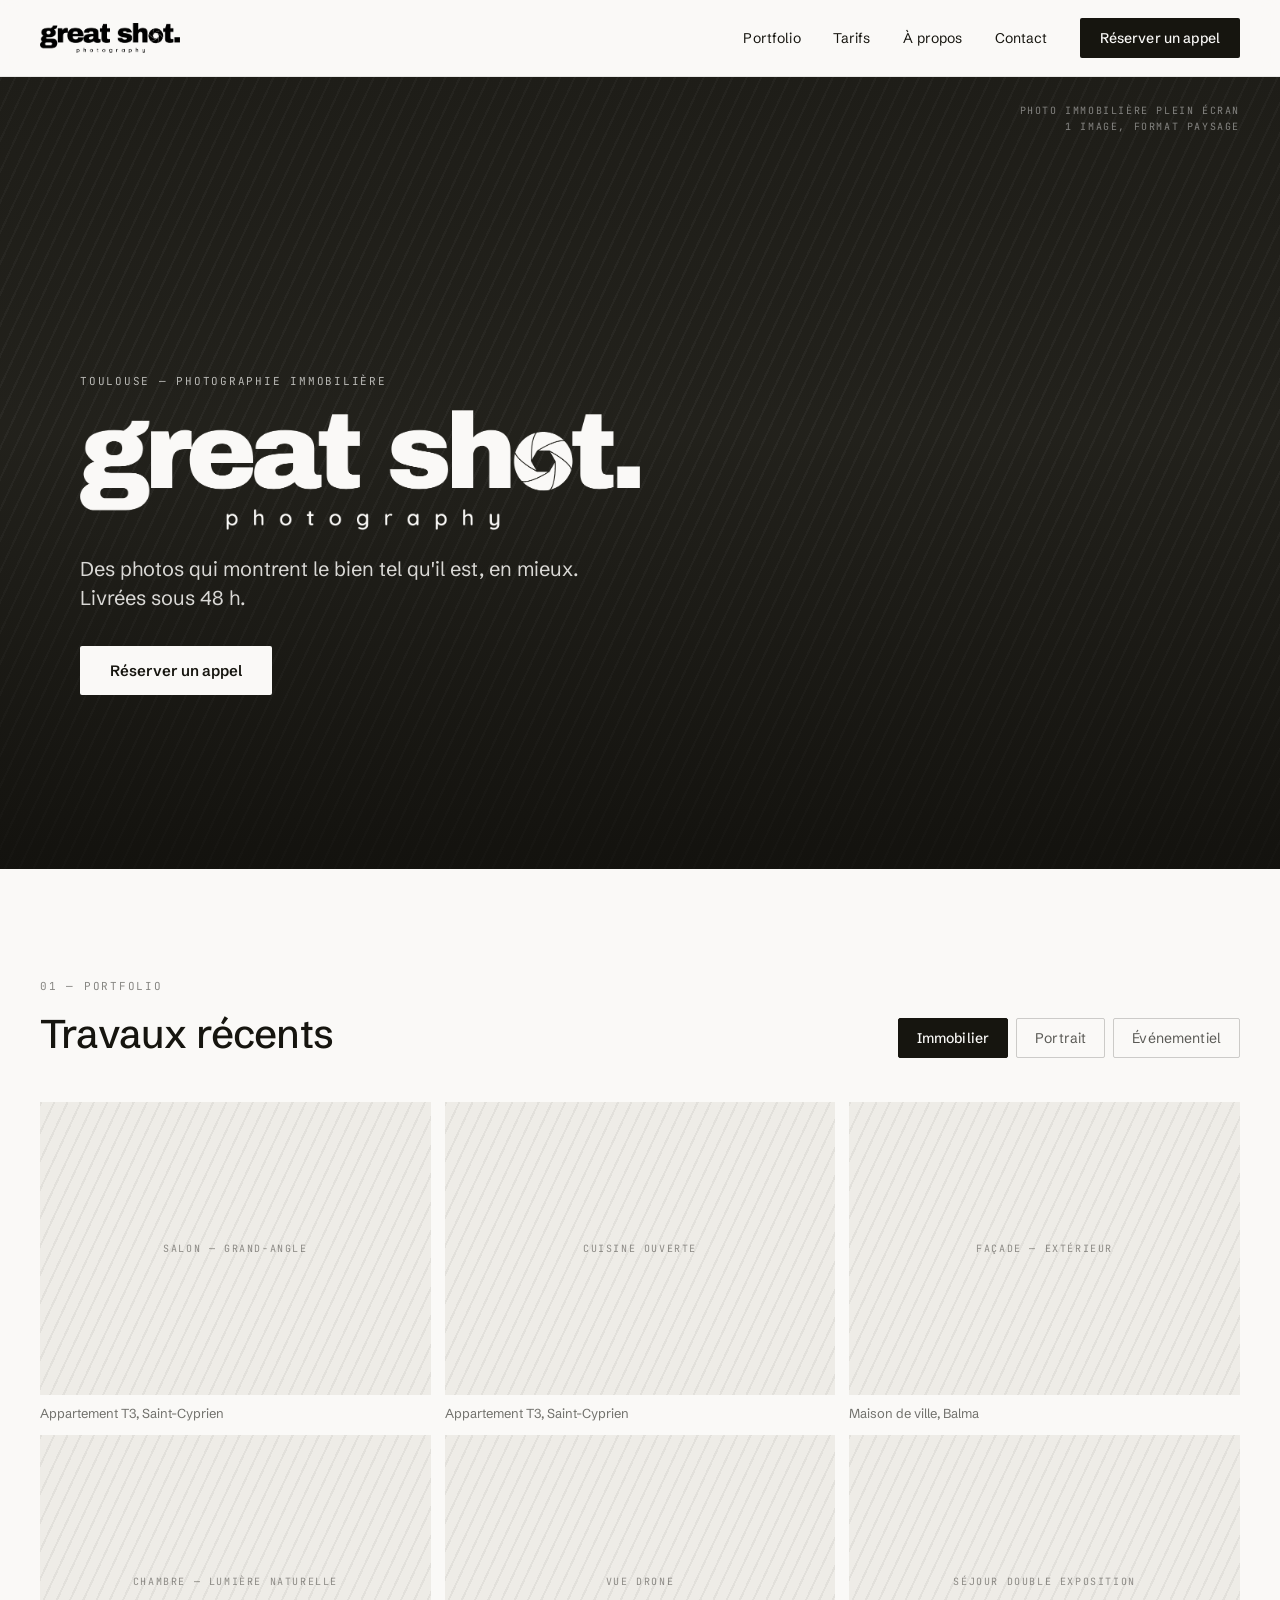
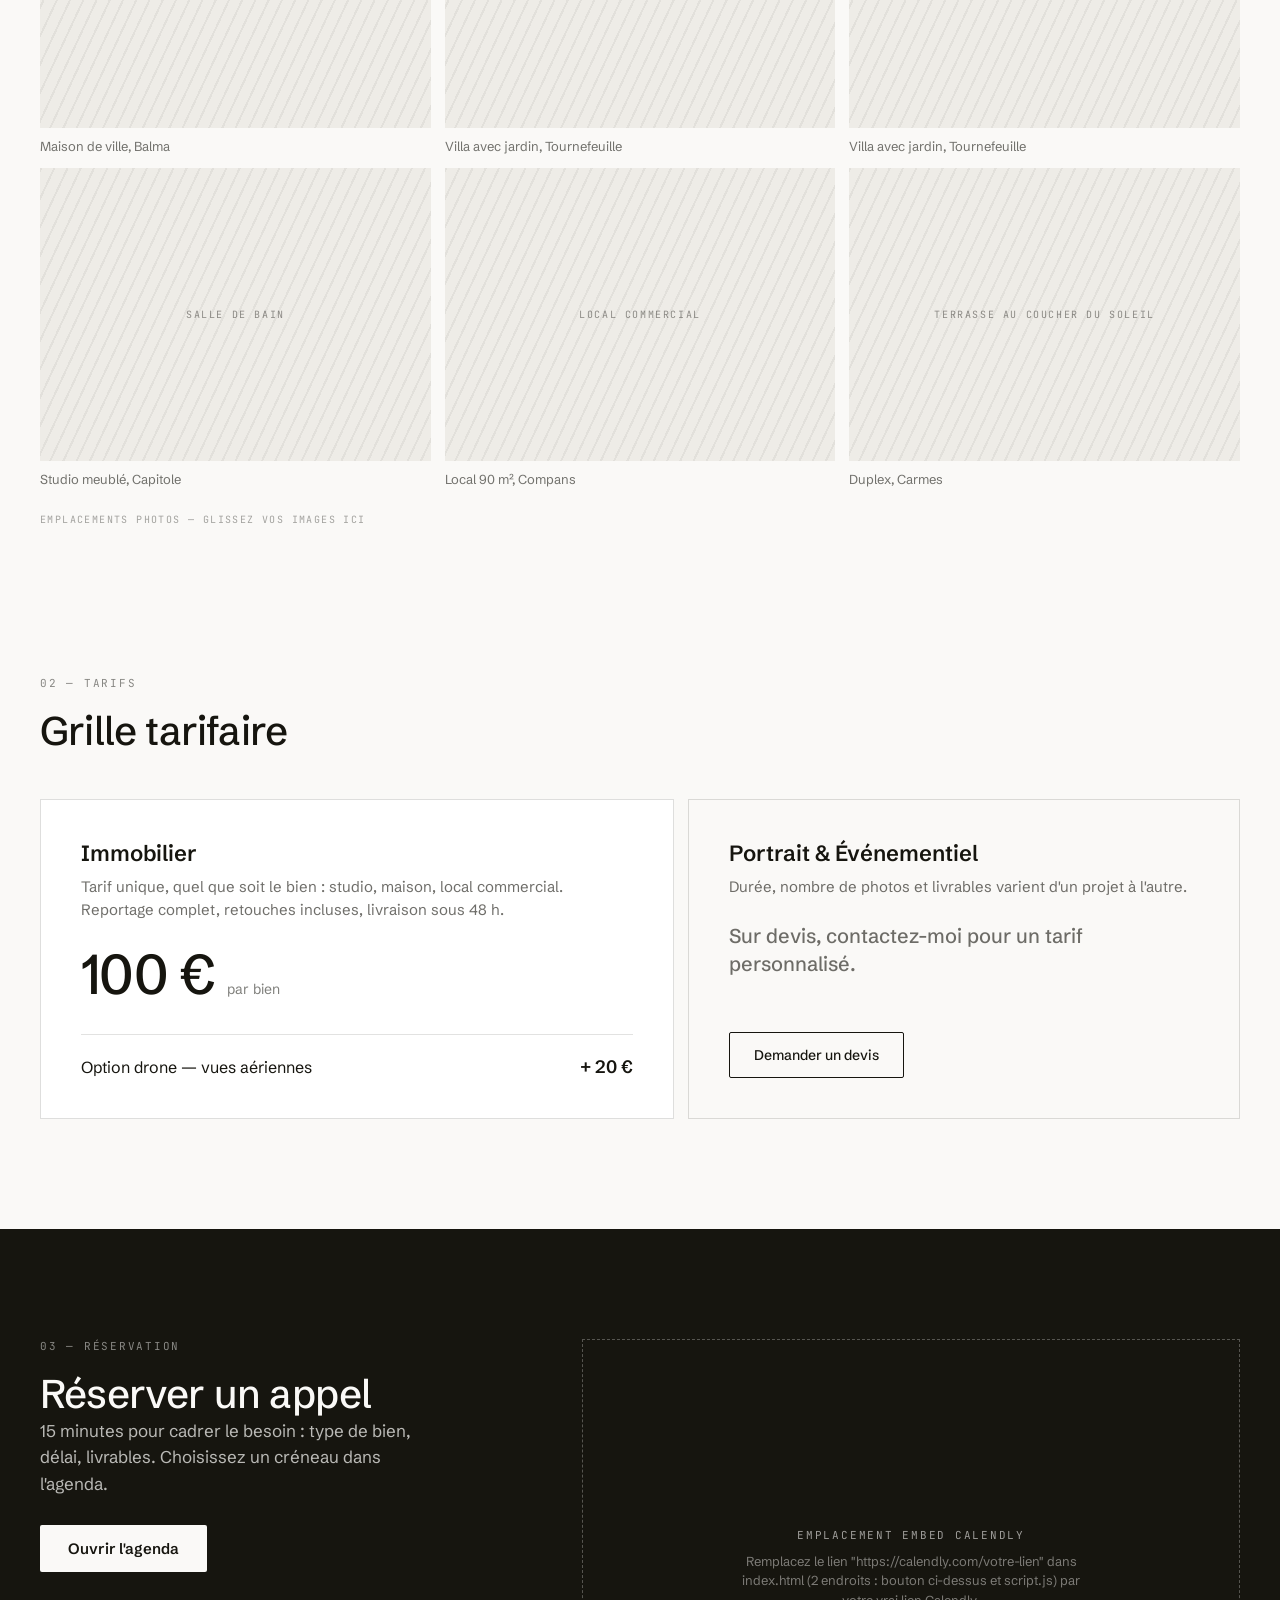
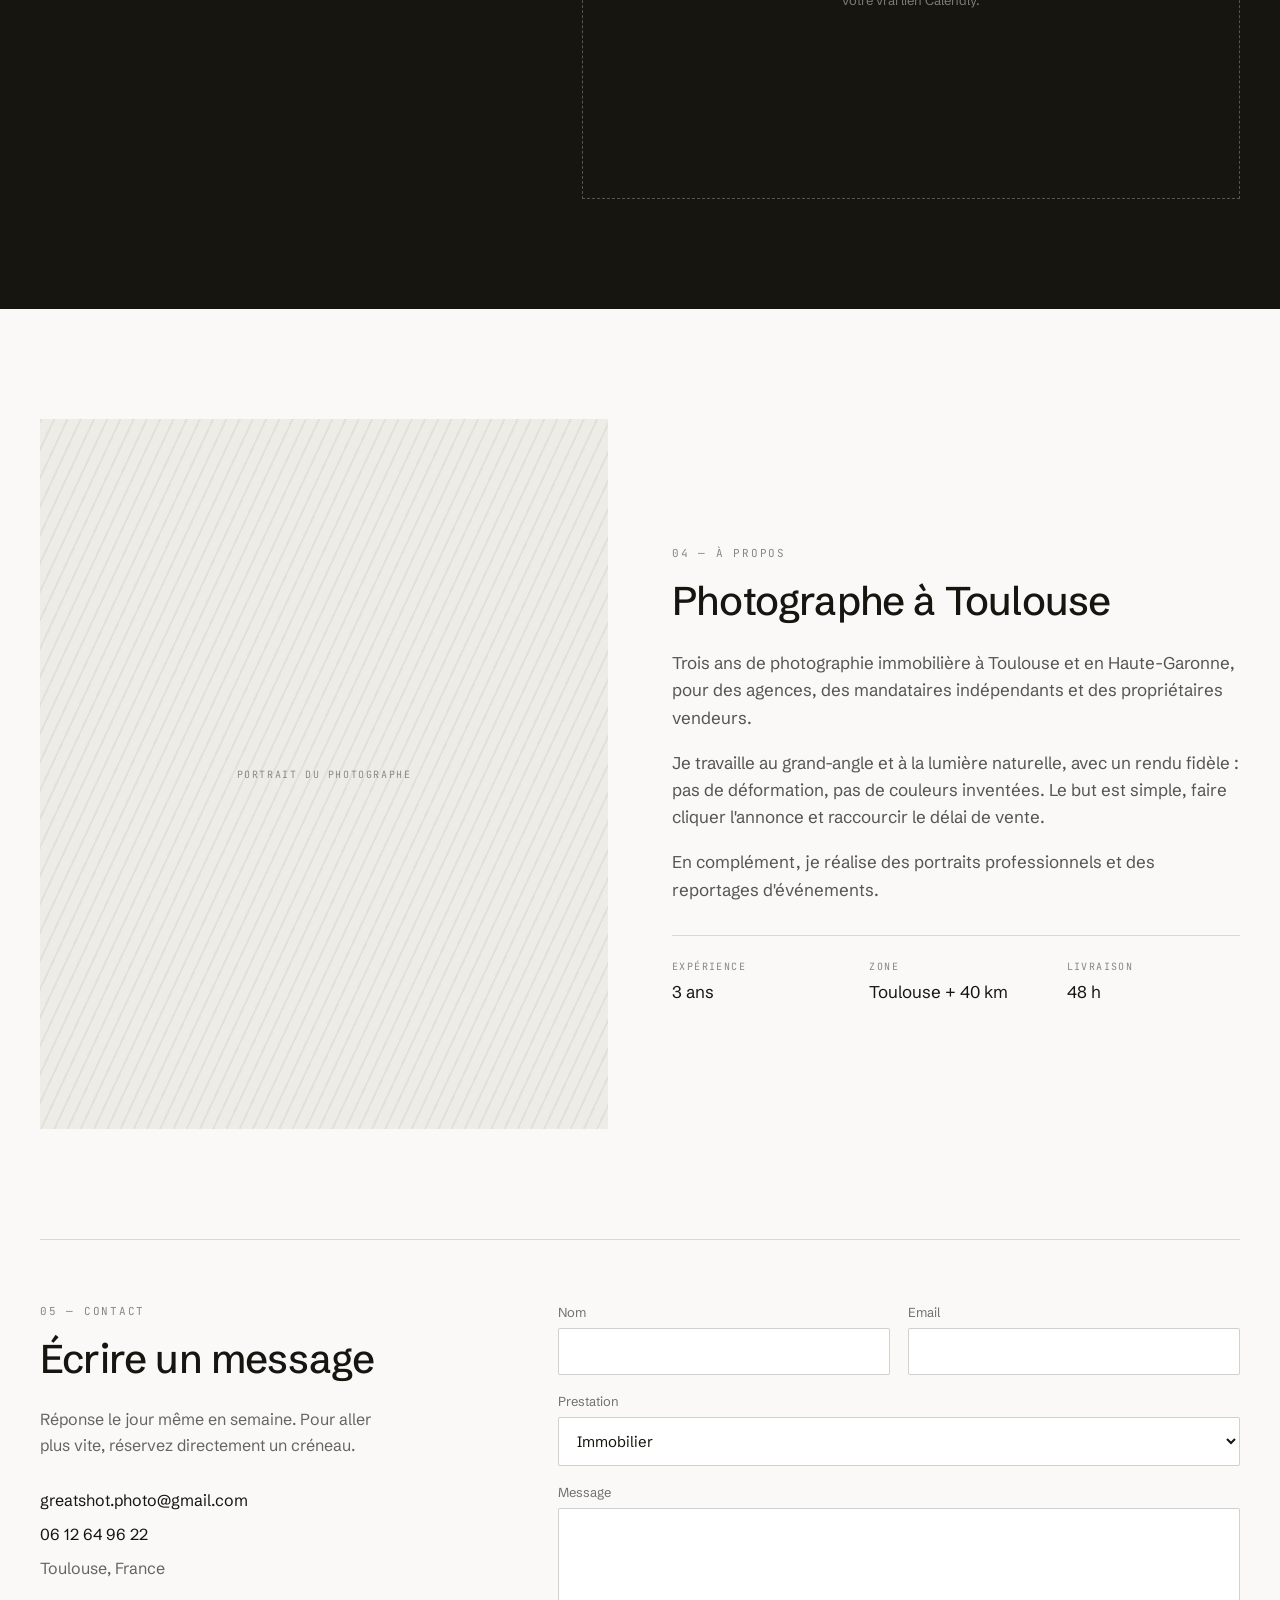
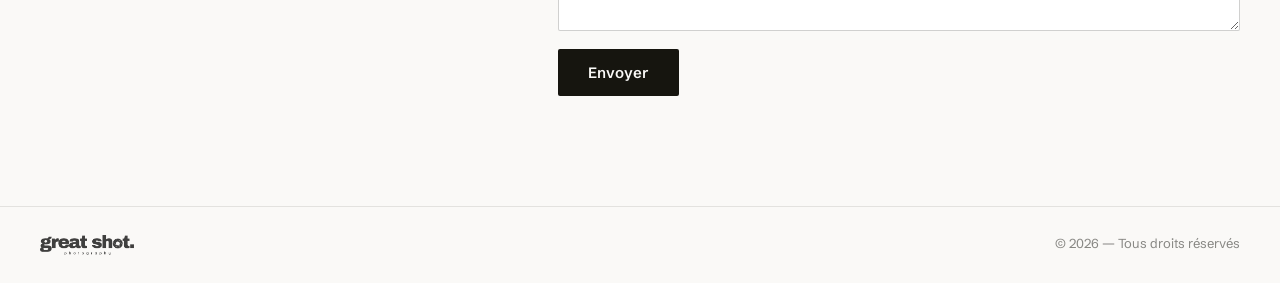
==== index.html @ 92053941 "Site initial — Great Shot Photography" ====
<!DOCTYPE html>
<html lang="fr">
<head>
<meta charset="utf-8">
<meta name="viewport" content="width=device-width, initial-scale=1">
<title>Great Shot Photography — Photographe immobilier à Toulouse</title>
<meta name="description" content="Photographie immobilière à Toulouse. Tarif unique 100 €, livraison sous 48h. Portrait et événementiel sur devis.">
<link rel="preconnect" href="https://fonts.googleapis.com">
<link rel="preconnect" href="https://fonts.gstatic.com" crossorigin>
<link rel="stylesheet" href="style.css">
</head>
<body>
<div class="wrap">

  <header>
    <a href="#top" class="logo"><img src="assets/logo-noir.png" alt="Great Shot Photography"></a>
    <nav>
      <a href="#portfolio">Portfolio</a>
      <a href="#tarifs">Tarifs</a>
      <a href="#apropos">À propos</a>
      <a href="#contact">Contact</a>
      <a href="#reservation" class="btn-primary">Réserver un appel</a>
    </nav>
  </header>

  <section id="top">
    <div class="hero-placeholder"></div>
    <div class="overlay">
      <!-- Emplacement photo hero : glisser une photo immobilière pleine largeur en assets/hero-immobilier.jpg puis décommenter la balise img ci-dessous -->
      <!-- <img src="assets/hero-immobilier.jpg" alt="Photo immobilière"> -->
    </div>
    <div class="hero-tag-note mono">photo immobilière plein écran<br>1 image, format paysage</div>
    <div class="hero-content">
      <div class="hero-eyebrow mono">Toulouse — Photographie immobilière</div>
      <h1><img src="assets/logo-blanc.png" alt="Great Shot Photography"></h1>
      <p>Des photos qui montrent le bien tel qu'il est, en mieux. Livrées sous 48 h.</p>
      <a href="#reservation" class="btn-hero">Réserver un appel</a>
    </div>
  </section>

  <section id="portfolio">
    <div class="section-head">
      <div>
        <div class="eyebrow mono">01 — Portfolio</div>
        <h2>Travaux récents</h2>
      </div>
      <div class="tabs" id="tabs"></div>
    </div>
    <div class="grid-shots" id="shots"></div>
    <p class="portfolio-note mono">Emplacements photos — glissez vos images ici</p>
  </section>

  <section id="tarifs">
    <div class="eyebrow mono">02 — Tarifs</div>
    <h2 style="margin-bottom: 44px;">Grille tarifaire</h2>

    <div class="tarifs-grid">
      <div class="tarif-card primary">
        <div>
          <h3>Immobilier</h3>
          <p>Tarif unique, quel que soit le bien : studio, maison, local commercial. Reportage complet, retouches incluses, livraison sous 48 h.</p>
          <div class="price">
            <span class="amount">100 €</span>
            <span class="unit">par bien</span>
          </div>
        </div>
        <div class="drone-option">
          <span>Option drone — vues aériennes</span>
          <span class="amount">+ 20 €</span>
        </div>
      </div>

      <div class="tarif-card">
        <div>
          <h3>Portrait &amp; Événementiel</h3>
          <p>Durée, nombre de photos et livrables varient d'un projet à l'autre.</p>
          <p class="devis">Sur devis, contactez-moi pour un tarif personnalisé.</p>
        </div>
        <a href="#contact" class="btn-outline">Demander un devis</a>
      </div>
    </div>
  </section>

  <section id="reservation">
    <div class="reservation-grid">
      <div>
        <div class="eyebrow mono">03 — Réservation</div>
        <h2>Réserver un appel</h2>
        <p>15 minutes pour cadrer le besoin : type de bien, délai, livrables. Choisissez un créneau dans l'agenda.</p>
        <a href="https://calendly.com/votre-lien" target="_blank" rel="noopener" class="btn-light" id="calendly-btn">Ouvrir l'agenda</a>
      </div>
      <div class="calendly-slot">
        <div class="label mono">emplacement embed calendly</div>
        <div class="hint">Remplacez le lien "https://calendly.com/votre-lien" dans index.html (2 endroits : bouton ci-dessus et script.js) par votre vrai lien Calendly.</div>
      </div>
    </div>
  </section>

  <section id="apropos">
    <div class="apropos-grid">
      <div class="apropos-photo">
        <span class="mono">portrait du photographe</span>
      </div>
      <div>
        <div class="eyebrow mono">04 — À propos</div>
        <h2 style="margin-bottom: 24px;">Photographe à Toulouse</h2>
        <p>Trois ans de photographie immobilière à Toulouse et en Haute-Garonne, pour des agences, des mandataires indépendants et des propriétaires vendeurs.</p>
        <p>Je travaille au grand-angle et à la lumière naturelle, avec un rendu fidèle : pas de déformation, pas de couleurs inventées. Le but est simple, faire cliquer l'annonce et raccourcir le délai de vente.</p>
        <p style="margin-bottom: 32px;">En complément, je réalise des portraits professionnels et des reportages d'événements.</p>
        <dl class="stats">
          <div>
            <dt>Expérience</dt>
            <dd>3 ans</dd>
          </div>
          <div>
            <dt>Zone</dt>
            <dd>Toulouse + 40 km</dd>
          </div>
          <div>
            <dt>Livraison</dt>
            <dd>48 h</dd>
          </div>
        </dl>
      </div>
    </div>
  </section>

  <section id="contact">
    <div class="contact-grid">
      <div>
        <div class="eyebrow mono">05 — Contact</div>
        <h2 style="margin-bottom: 24px;">Écrire un message</h2>
        <p>Réponse le jour même en semaine. Pour aller plus vite, réservez directement un créneau.</p>
        <div class="contact-info">
          <a href="mailto:greatshot.photo@gmail.com">greatshot.photo@gmail.com</a>
          <a href="tel:+33612649622">06 12 64 96 22</a>
          <span style="color: rgba(22,21,15,0.65);">Toulouse, France</span>
        </div>
      </div>

      <form class="contact-form" id="contact-form">
        <label>Nom
          <input type="text" name="nom" required>
        </label>
        <label>Email
          <input type="email" name="email" required>
        </label>
        <label class="full">Prestation
          <select name="prestation">
            <option>Immobilier</option>
            <option>Portrait</option>
            <option>Événementiel</option>
            <option>Autre</option>
          </select>
        </label>
        <label class="full">Message
          <textarea name="message" rows="5" required></textarea>
        </label>
        <div class="form-actions">
          <button type="submit" class="btn-submit">Envoyer</button>
          <span class="form-status" id="form-status"></span>
        </div>
      </form>
    </div>
  </section>

  <footer>
    <img src="assets/logo-noir.png" alt="Great Shot Photography">
    <span>© 2026 — Tous droits réservés</span>
  </footer>
</div>

<script src="script.js"></script>
</body>
</html>
---- style.css ----
@import url('https://fonts.googleapis.com/css2?family=Schibsted+Grotesk:wght@400;500;600&family=JetBrains+Mono:wght@400;500&display=swap');

:root {
  --bg: #faf9f7;
  --ink: #16150f;
  --accent: oklch(0.52 0.07 42);
  --accent-hover: oklch(0.62 0.09 42);
}

* { box-sizing: border-box; }

html { scroll-behavior: smooth; }

body {
  margin: 0;
  background: var(--bg);
  color: var(--ink);
  font-family: "Schibsted Grotesk", Helvetica, Arial, sans-serif;
  -webkit-font-smoothing: antialiased;
}

a { color: var(--ink); text-decoration: none; }
a:hover { color: var(--accent); }

input, textarea, button, select { font-family: inherit; }

.wrap { max-width: 1440px; margin: 0 auto; background: var(--bg); }

.mono {
  font-family: "JetBrains Mono", monospace;
  letter-spacing: 0.16em;
  text-transform: uppercase;
}

/* Header */
header {
  position: sticky;
  top: 0;
  z-index: 50;
  display: flex;
  align-items: center;
  justify-content: space-between;
  gap: 24px;
  padding: 18px 40px;
  background: rgba(250, 249, 247, 0.9);
  backdrop-filter: blur(12px);
  border-bottom: 1px solid rgba(22, 21, 15, 0.08);
}

header .logo img { height: 30px; width: auto; display: block; }

nav { display: flex; align-items: center; gap: 32px; font-size: 14px; letter-spacing: 0.01em; }

.btn-primary {
  padding: 11px 20px;
  background: var(--ink);
  color: var(--bg);
  border-radius: 2px;
  font-weight: 500;
  transition: background 0.15s ease;
}
.btn-primary:hover { background: var(--accent); color: var(--bg); }

/* Hero */
#top {
  position: relative;
  height: 88vh;
  min-height: 620px;
  display: flex;
  align-items: flex-end;
  overflow: hidden;
  background: #1d1c17;
}

.hero-placeholder {
  position: absolute;
  inset: 0;
  background-color: #26251f;
  background-image: repeating-linear-gradient(115deg, rgba(255,255,255,0.045) 0 2px, transparent 2px 13px);
}

#top .overlay {
  position: absolute;
  inset: 0;
  background: linear-gradient(to top, rgba(12,11,8,0.72) 0%, rgba(12,11,8,0.15) 55%, rgba(12,11,8,0.3) 100%);
}

#top .overlay img {
  width: 100%;
  height: 100%;
  object-fit: cover;
  display: block;
}

.hero-tag-note {
  position: absolute;
  top: 26px;
  right: 40px;
  font-size: 10px;
  line-height: 1.6;
  color: rgba(255,255,255,0.45);
  text-align: right;
}

.hero-content {
  position: relative;
  padding: 0 40px 64px;
  color: var(--bg);
  max-width: 900px;
}

.hero-eyebrow {
  font-size: 11px;
  color: rgba(250,249,247,0.7);
  margin-bottom: 22px;
}

.hero-content h1 { margin: 0 0 24px; }
.hero-content h1 img { width: 100%; max-width: 560px; height: auto; display: block; }

.hero-content p {
  margin: 0 0 34px;
  font-size: 20px;
  line-height: 1.45;
  color: rgba(250,249,247,0.85);
  max-width: 560px;
}

.btn-hero {
  display: inline-block;
  padding: 15px 30px;
  background: var(--bg);
  color: var(--ink);
  border-radius: 2px;
  font-size: 15px;
  font-weight: 600;
  transition: background 0.15s ease, color 0.15s ease;
}
.btn-hero:hover { background: var(--accent-hover); color: #fff; }

/* Sections shared */
section { padding: 110px 40px; }
.section-head { display: flex; align-items: flex-end; justify-content: space-between; gap: 40px; flex-wrap: wrap; margin-bottom: 44px; }
.eyebrow { font-size: 11px; color: rgba(22,21,15,0.5); margin-bottom: 16px; }
h2 { margin: 0; font-size: 40px; font-weight: 500; letter-spacing: -0.02em; }

/* Portfolio */
#portfolio { padding-top: 110px; padding-bottom: 40px; }

.tabs { display: flex; gap: 8px; flex-wrap: wrap; }
.tab-btn {
  padding: 10px 18px;
  border-radius: 2px;
  font-size: 14px;
  cursor: pointer;
  letter-spacing: 0.01em;
  transition: background 0.15s ease;
  background: transparent;
  color: rgba(22,21,15,0.7);
  border: 1px solid rgba(22,21,15,0.2);
}
.tab-btn.active {
  background: var(--ink);
  color: var(--bg);
  border: 1px solid var(--ink);
  font-weight: 500;
}

.grid-shots {
  display: grid;
  grid-template-columns: repeat(3, 1fr);
  gap: 14px;
}

.shot { margin: 0; }
.shot-slot {
  position: relative;
  aspect-ratio: 4 / 3;
  background-color: #eeece7;
  background-image: repeating-linear-gradient(115deg, rgba(22,21,15,0.055) 0 2px, transparent 2px 12px);
  display: flex;
  align-items: center;
  justify-content: center;
}
.shot-slot span {
  font-size: 10px;
  color: rgba(22,21,15,0.45);
  text-align: center;
  padding: 0 16px;
}
.shot figcaption { margin-top: 10px; font-size: 13px; color: rgba(22,21,15,0.6); }

.portfolio-note {
  margin: 26px 0 0;
  font-size: 10px;
  letter-spacing: 0.14em;
  color: rgba(22,21,15,0.38);
}

/* Tarifs */
.tarifs-grid { display: grid; grid-template-columns: 1.15fr 1fr; gap: 14px; }
.tarif-card {
  border: 1px solid rgba(22,21,15,0.14);
  padding: 40px;
  display: flex;
  flex-direction: column;
  justify-content: space-between;
  min-height: 320px;
}
.tarif-card.primary { background: #fff; }
.tarif-card h3 { margin: 0 0 8px; font-size: 22px; font-weight: 600; }
.tarif-card p { margin: 0 0 24px; font-size: 15px; line-height: 1.55; color: rgba(22,21,15,0.62); }
.tarif-card .price { display: flex; align-items: baseline; gap: 12px; }
.tarif-card .price .amount { font-size: 56px; font-weight: 500; letter-spacing: -0.03em; line-height: 1; }
.tarif-card .price .unit { font-size: 14px; color: rgba(22,21,15,0.55); }

.drone-option {
  margin-top: 32px;
  padding-top: 20px;
  border-top: 1px solid rgba(22,21,15,0.12);
  display: flex;
  align-items: baseline;
  justify-content: space-between;
  gap: 16px;
}
.drone-option .amount { font-size: 18px; font-weight: 600; }

.tarif-card .devis { margin: 0; font-size: 20px; line-height: 1.4; font-weight: 500; }

.btn-outline {
  align-self: flex-start;
  margin-top: 32px;
  padding: 13px 24px;
  border: 1px solid var(--ink);
  border-radius: 2px;
  font-size: 14px;
  font-weight: 500;
  transition: background 0.15s ease, color 0.15s ease;
}
.btn-outline:hover { background: var(--ink); color: var(--bg); }

/* Reservation */
#reservation { background: var(--ink); color: var(--bg); }
.reservation-grid { display: grid; grid-template-columns: 0.85fr 1.15fr; gap: 56px; align-items: start; }
#reservation .eyebrow { color: rgba(250,249,247,0.5); }
#reservation p { margin: 0 0 28px; font-size: 17px; line-height: 1.55; color: rgba(250,249,247,0.72); max-width: 380px; }

.btn-light {
  display: inline-block;
  padding: 14px 28px;
  background: var(--bg);
  color: var(--ink);
  border-radius: 2px;
  font-size: 15px;
  font-weight: 600;
  transition: background 0.15s ease, color 0.15s ease;
}
.btn-light:hover { background: var(--accent-hover); color: #fff; }

.calendly-slot {
  border: 1px dashed rgba(250,249,247,0.28);
  min-height: 460px;
  display: flex;
  flex-direction: column;
  align-items: center;
  justify-content: center;
  gap: 10px;
  text-align: center;
  padding: 40px;
}
.calendly-slot .label { font-size: 11px; color: rgba(250,249,247,0.6); }
.calendly-slot .hint { font-size: 13px; color: rgba(250,249,247,0.45); max-width: 340px; line-height: 1.5; }

/* Embedded Calendly (shown once real widget script is loaded) */
.calendly-inline-widget { min-width: 280px; height: 460px; }

/* A propos */
.apropos-grid { display: grid; grid-template-columns: 1fr 1fr; gap: 64px; align-items: center; }
.apropos-photo {
  aspect-ratio: 4 / 5;
  background-color: #eeece7;
  background-image: repeating-linear-gradient(115deg, rgba(22,21,15,0.055) 0 2px, transparent 2px 12px);
  display: flex;
  align-items: center;
  justify-content: center;
}
.apropos-photo span { font-size: 10px; color: rgba(22,21,15,0.45); }
.apropos-grid p { margin: 0 0 18px; font-size: 17px; line-height: 1.6; color: rgba(22,21,15,0.72); }

dl.stats {
  margin: 0;
  display: grid;
  grid-template-columns: repeat(3, 1fr);
  gap: 24px;
  border-top: 1px solid rgba(22,21,15,0.14);
  padding-top: 24px;
}
dl.stats dt { font-size: 10px; letter-spacing: 0.14em; color: rgba(22,21,15,0.5); font-family: "JetBrains Mono", monospace; text-transform: uppercase; }
dl.stats dd { margin: 8px 0 0; font-size: 17px; }

/* Contact */
#contact { padding: 0 40px 110px; }
.contact-grid {
  border-top: 1px solid rgba(22,21,15,0.14);
  padding-top: 64px;
  display: grid;
  grid-template-columns: 0.8fr 1.2fr;
  gap: 64px;
}
.contact-grid > div > p { margin: 0 0 32px; font-size: 16px; line-height: 1.6; color: rgba(22,21,15,0.65); max-width: 340px; }
.contact-info { display: flex; flex-direction: column; gap: 14px; font-size: 16px; }

form.contact-form { display: grid; grid-template-columns: 1fr 1fr; gap: 18px; }
form.contact-form label { display: flex; flex-direction: column; gap: 8px; font-size: 13px; color: rgba(22,21,15,0.6); }
form.contact-form label.full { grid-column: span 2; }
form.contact-form input,
form.contact-form select,
form.contact-form textarea {
  padding: 13px 14px;
  border: 1px solid rgba(22,21,15,0.2);
  border-radius: 2px;
  background: #fff;
  font-size: 15px;
  color: var(--ink);
}
form.contact-form textarea { resize: vertical; }

.form-actions { grid-column: span 2; display: flex; align-items: center; gap: 20px; }
.btn-submit {
  padding: 14px 30px;
  background: var(--ink);
  color: var(--bg);
  border: 0;
  border-radius: 2px;
  font-size: 15px;
  font-weight: 600;
  cursor: pointer;
  transition: background 0.15s ease;
}
.btn-submit:hover { background: var(--accent); }
.form-status { font-size: 14px; color: var(--accent); }

/* Footer */
footer {
  padding: 28px 40px;
  border-top: 1px solid rgba(22,21,15,0.1);
  display: flex;
  justify-content: space-between;
  flex-wrap: wrap;
  gap: 16px;
  font-size: 13px;
  color: rgba(22,21,15,0.5);
}
footer img { height: 20px; width: auto; opacity: 0.75; }

@media (max-width: 860px) {
  header { padding: 16px 20px; }
  nav { gap: 16px; font-size: 13px; }
  section { padding: 70px 20px; }
  #top { padding: 0; }
  .hero-content { padding: 0 20px 40px; }
  h2 { font-size: 30px; }
  .grid-shots { grid-template-columns: repeat(2, 1fr); }
  .tarifs-grid, .apropos-grid, .reservation-grid, .contact-grid { grid-template-columns: 1fr; }
  form.contact-form { grid-template-columns: 1fr; }
  form.contact-form label.full { grid-column: span 1; }
  .form-actions { grid-column: span 1; }
  dl.stats { grid-template-columns: 1fr 1fr; }
}
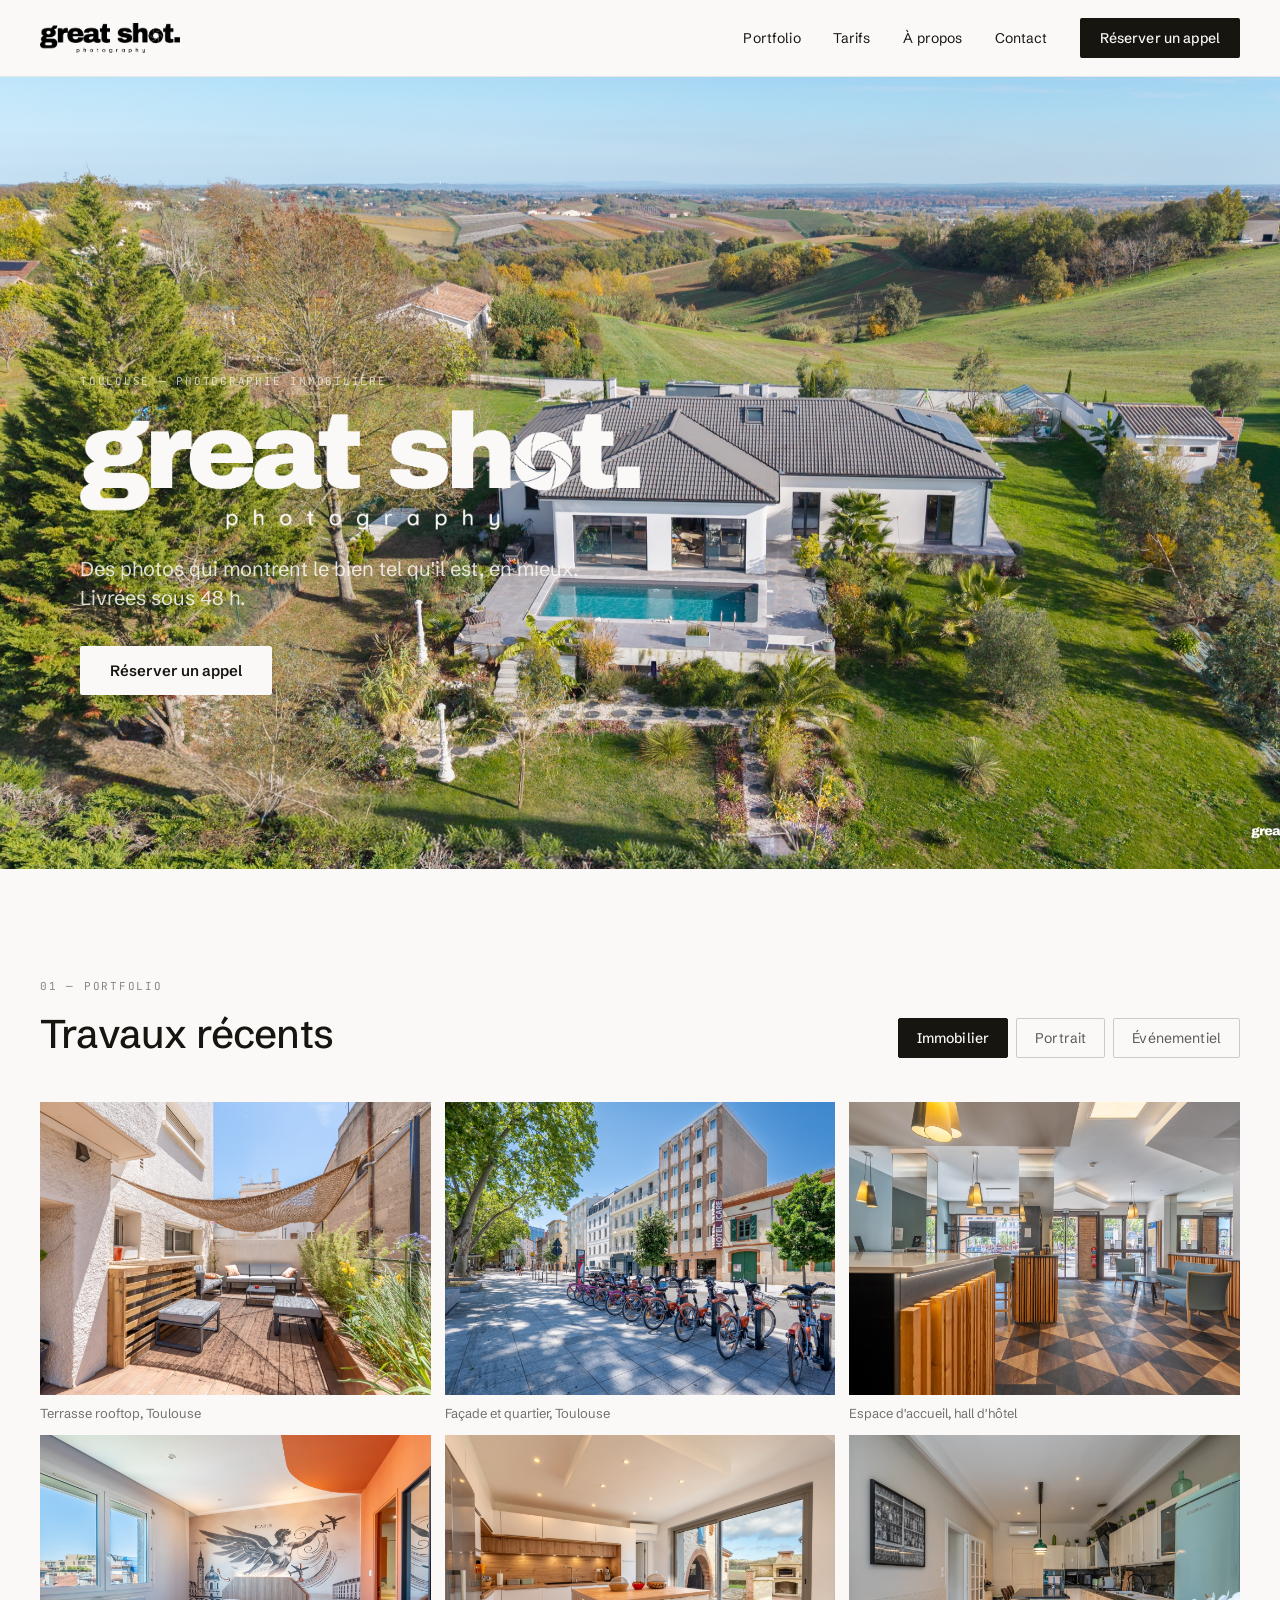
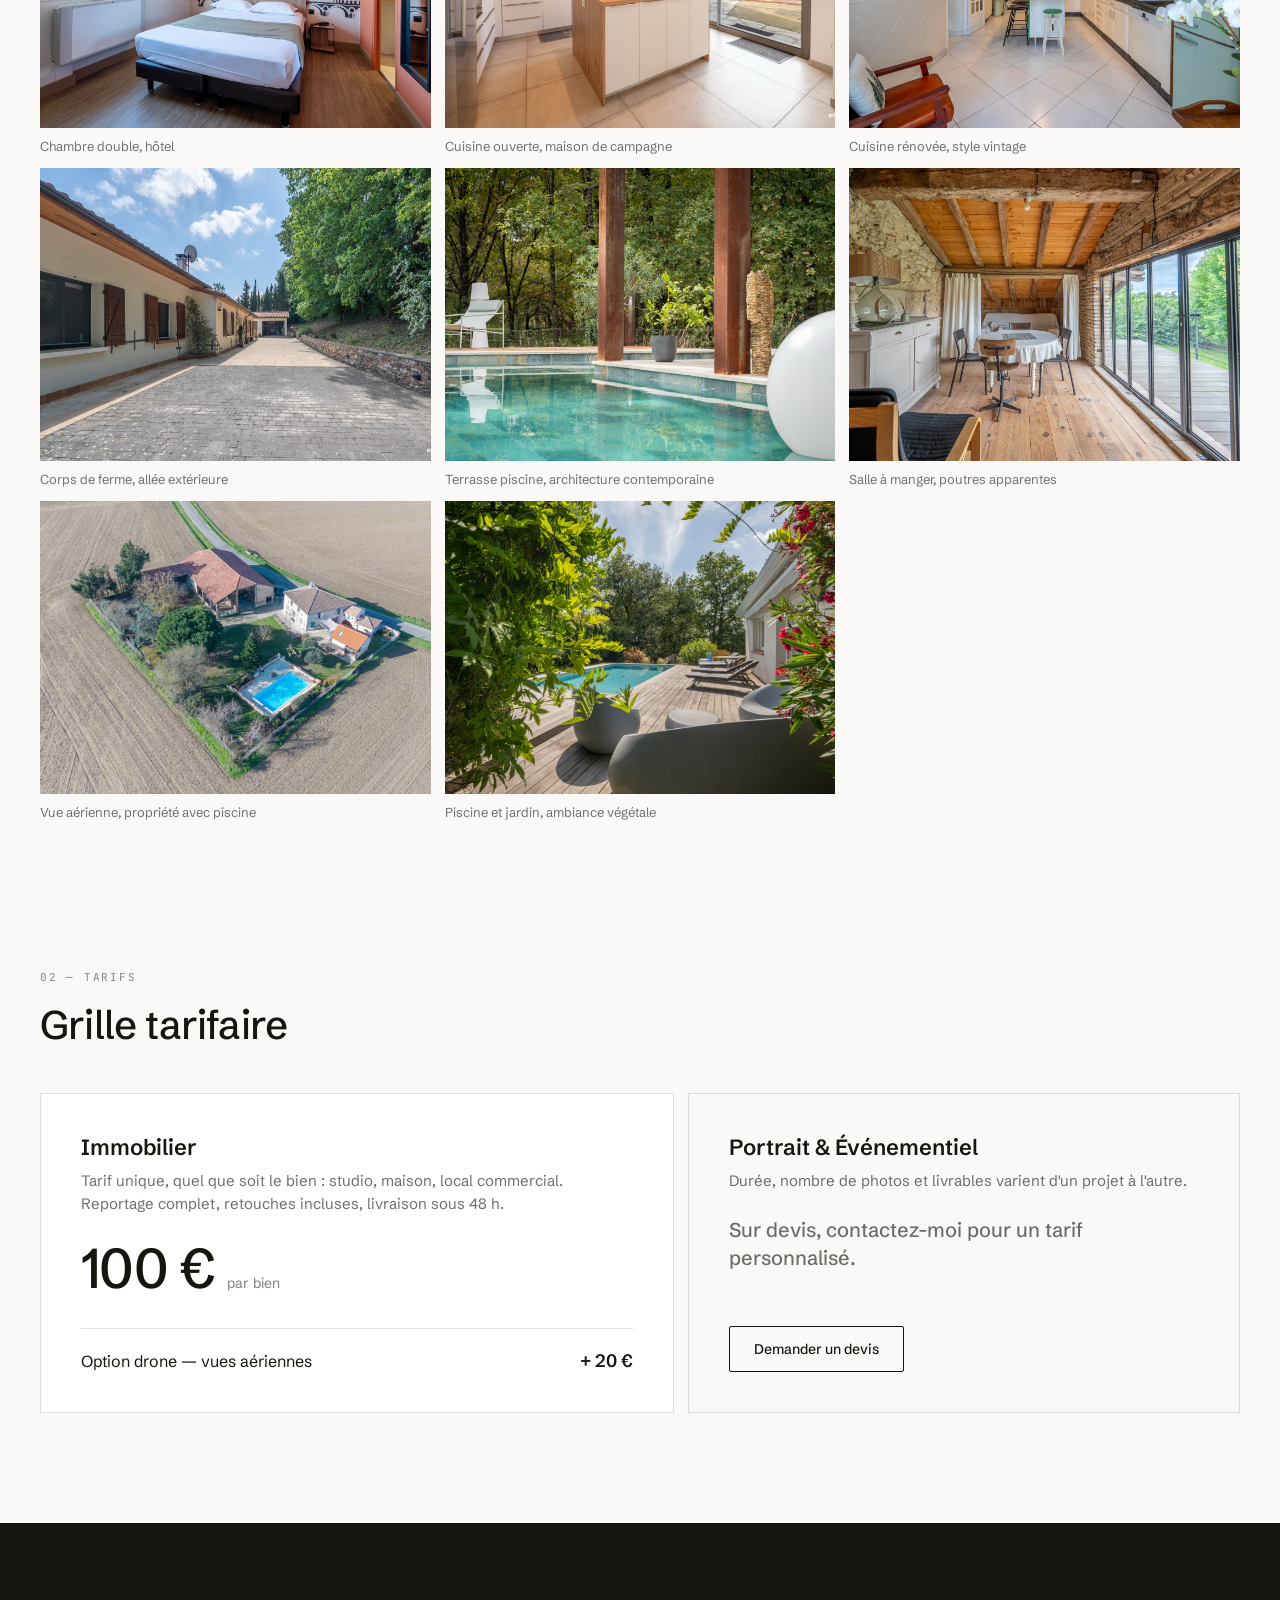
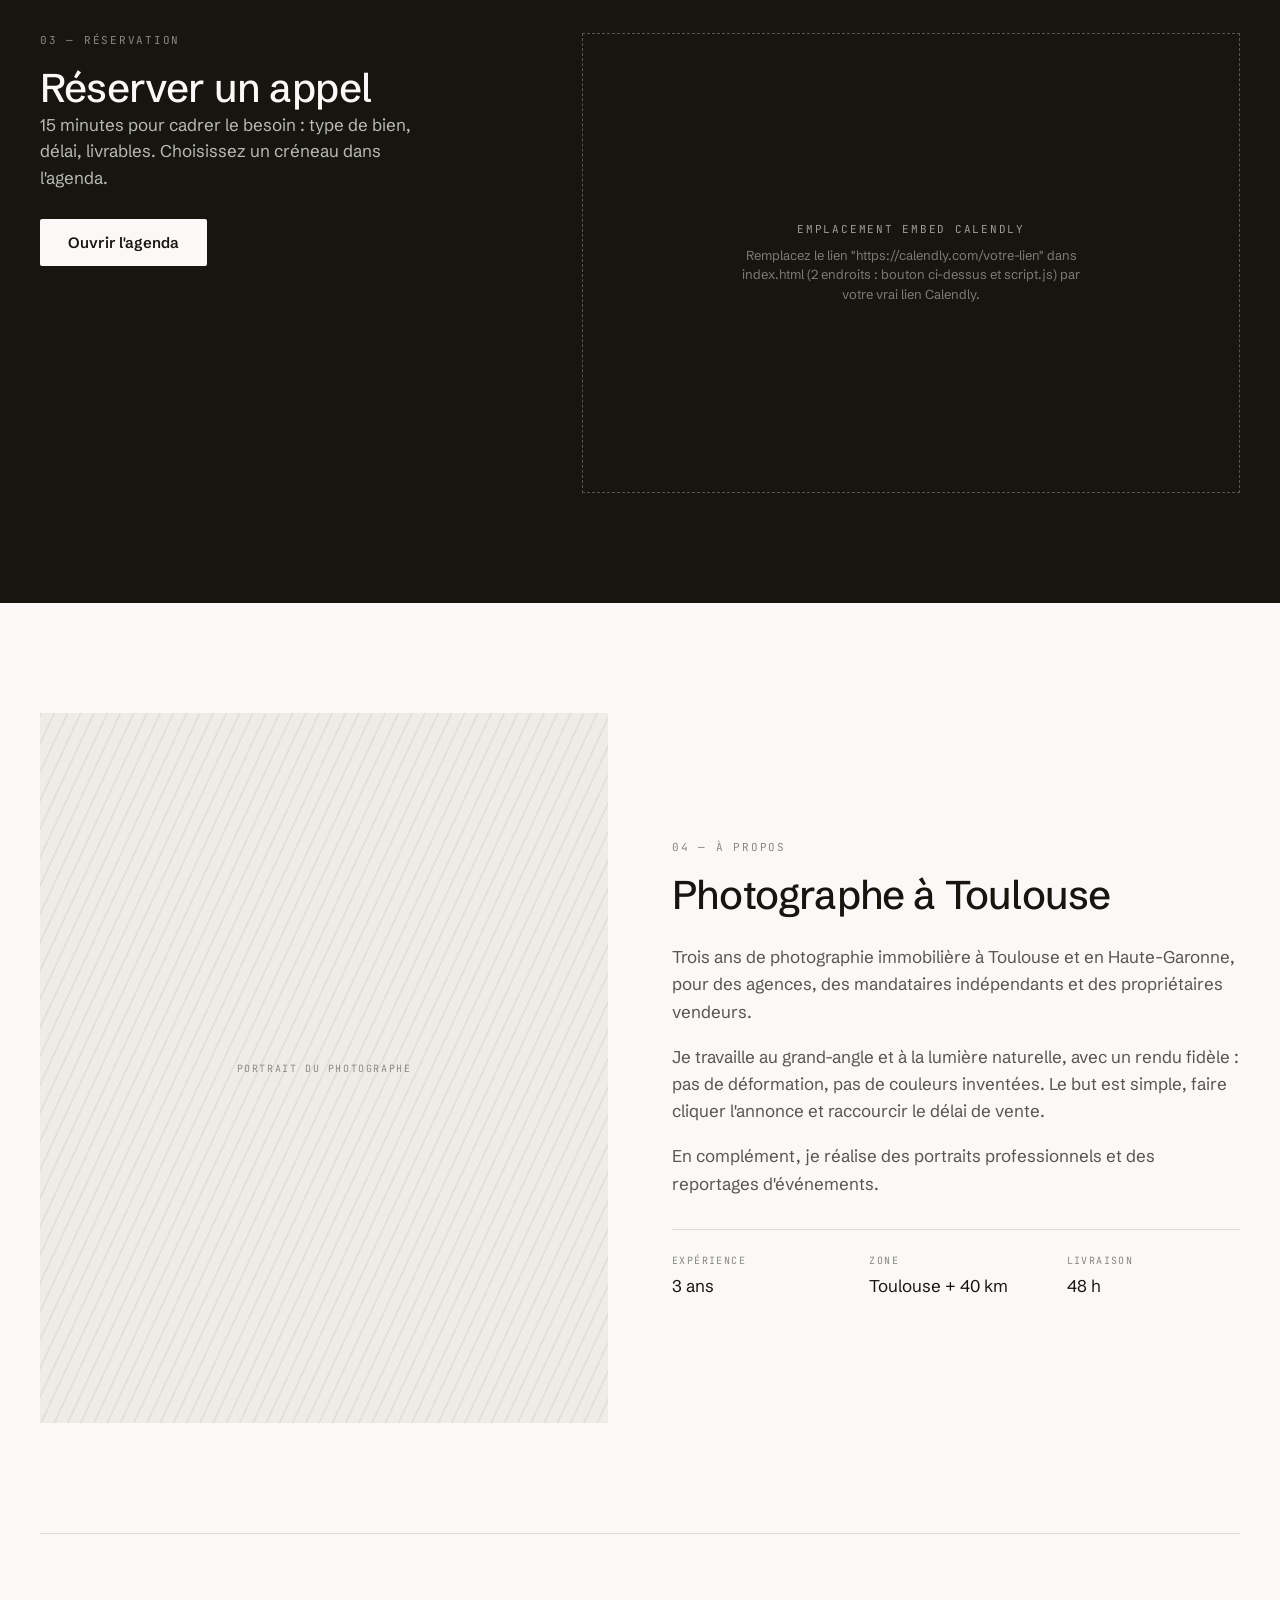
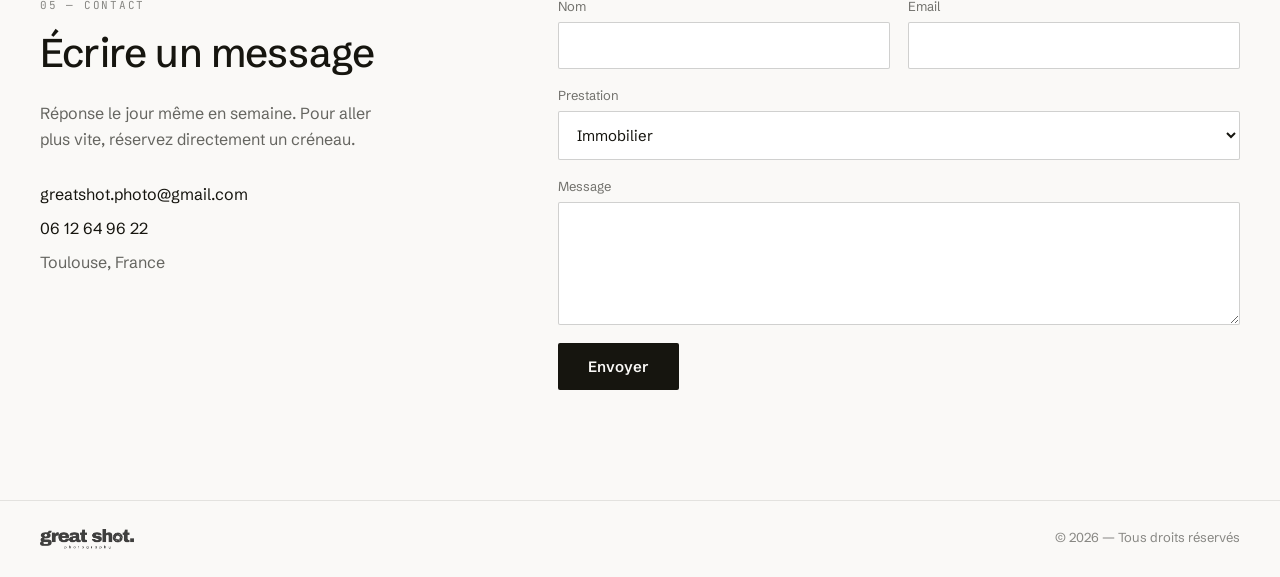
==== commit 5c1d10a6: "Ajout des vraies photos immobilier (hero + portfolio)" ====
--- a/index.html
+++ b/index.html
@@ -24,12 +24,9 @@
   </header>
 
   <section id="top">
-    <div class="hero-placeholder"></div>
     <div class="overlay">
-      <!-- Emplacement photo hero : glisser une photo immobilière pleine largeur en assets/hero-immobilier.jpg puis décommenter la balise img ci-dessous -->
-      <!-- <img src="assets/hero-immobilier.jpg" alt="Photo immobilière"> -->
+      <img src="assets/hero-immobilier.jpg" alt="Villa avec piscine, vue aérienne">
     </div>
-    <div class="hero-tag-note mono">photo immobilière plein écran<br>1 image, format paysage</div>
     <div class="hero-content">
       <div class="hero-eyebrow mono">Toulouse — Photographie immobilière</div>
       <h1><img src="assets/logo-blanc.png" alt="Great Shot Photography"></h1>
--- a/style.css
+++ b/style.css
@@ -70,13 +70,6 @@
   align-items: flex-end;
   overflow: hidden;
   background: #1d1c17;
-}
-
-.hero-placeholder {
-  position: absolute;
-  inset: 0;
-  background-color: #26251f;
-  background-image: repeating-linear-gradient(115deg, rgba(255,255,255,0.045) 0 2px, transparent 2px 13px);
 }
 
 #top .overlay {
@@ -187,6 +180,16 @@
   color: rgba(22,21,15,0.45);
   text-align: center;
   padding: 0 16px;
+}
+.shot-photo {
+  aspect-ratio: 4 / 3;
+  overflow: hidden;
+}
+.shot-photo img {
+  width: 100%;
+  height: 100%;
+  object-fit: cover;
+  display: block;
 }
 .shot figcaption { margin-top: 10px; font-size: 13px; color: rgba(22,21,15,0.6); }
 
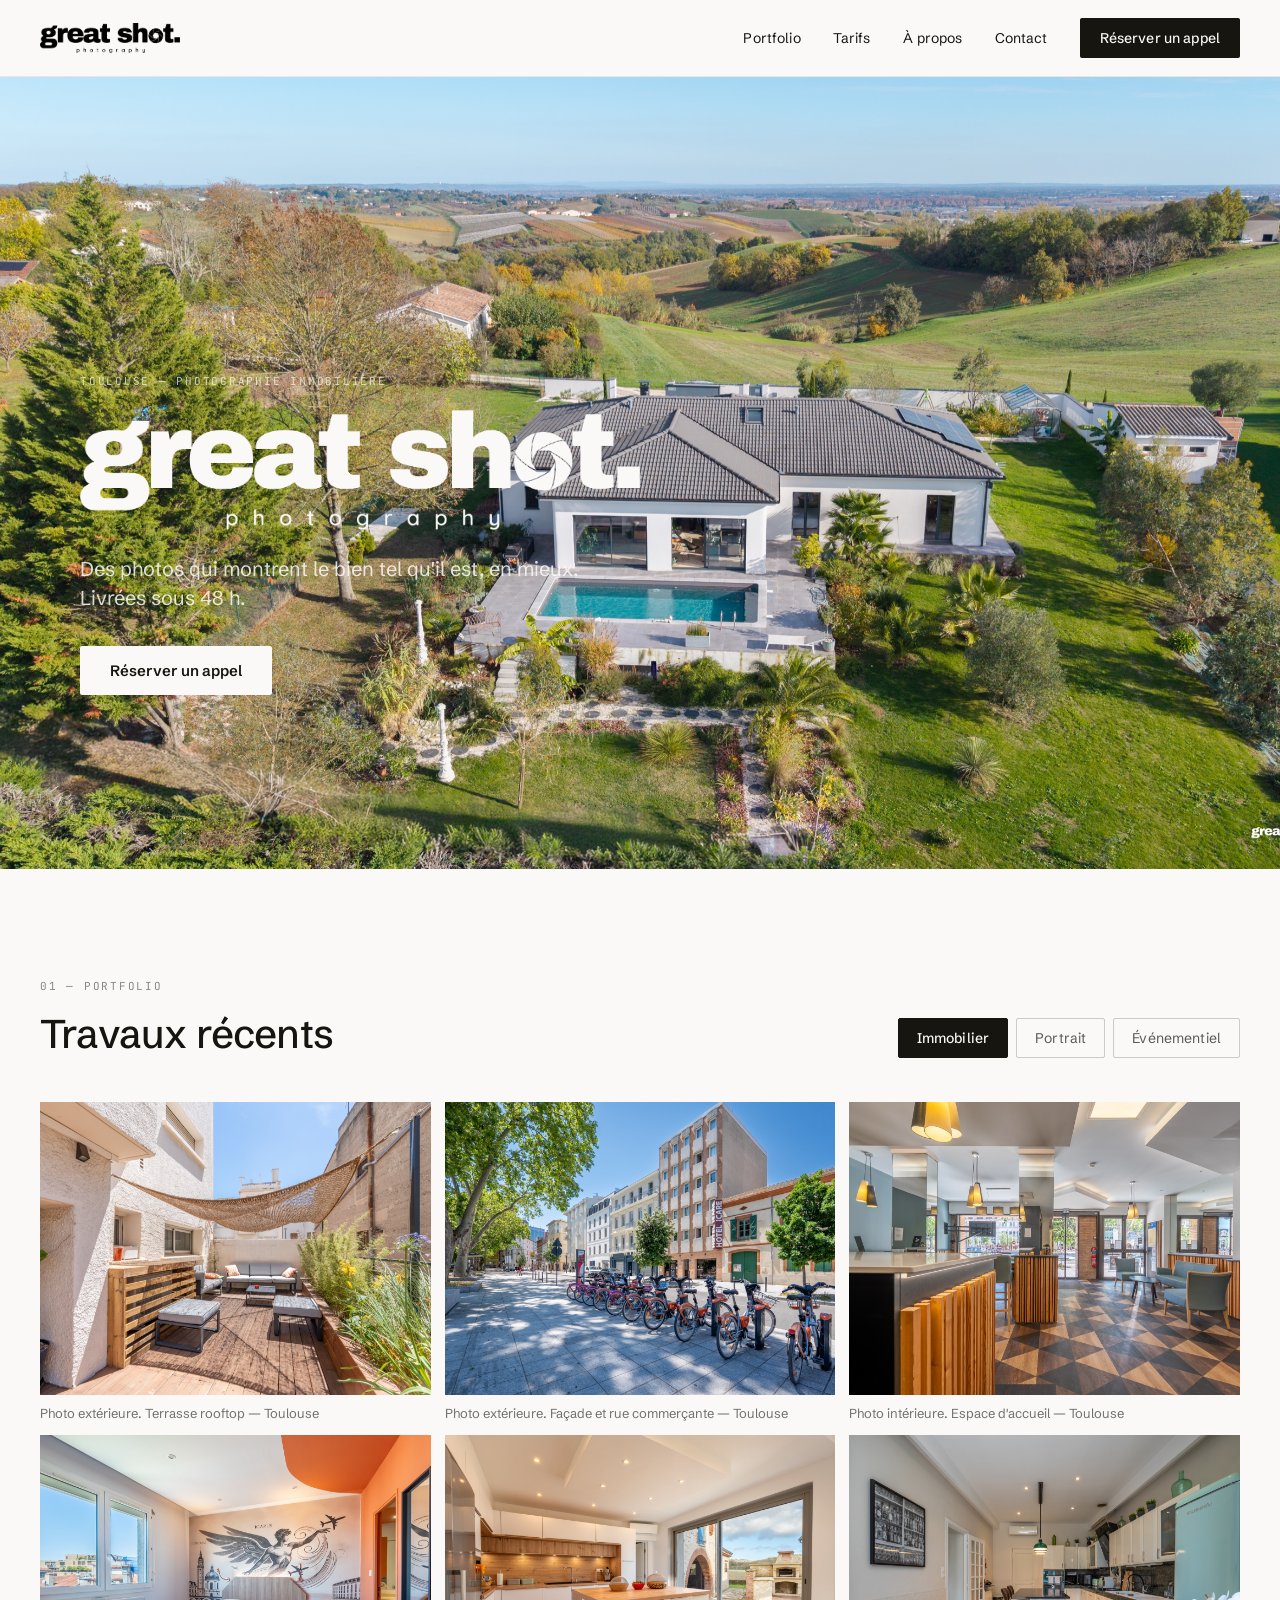
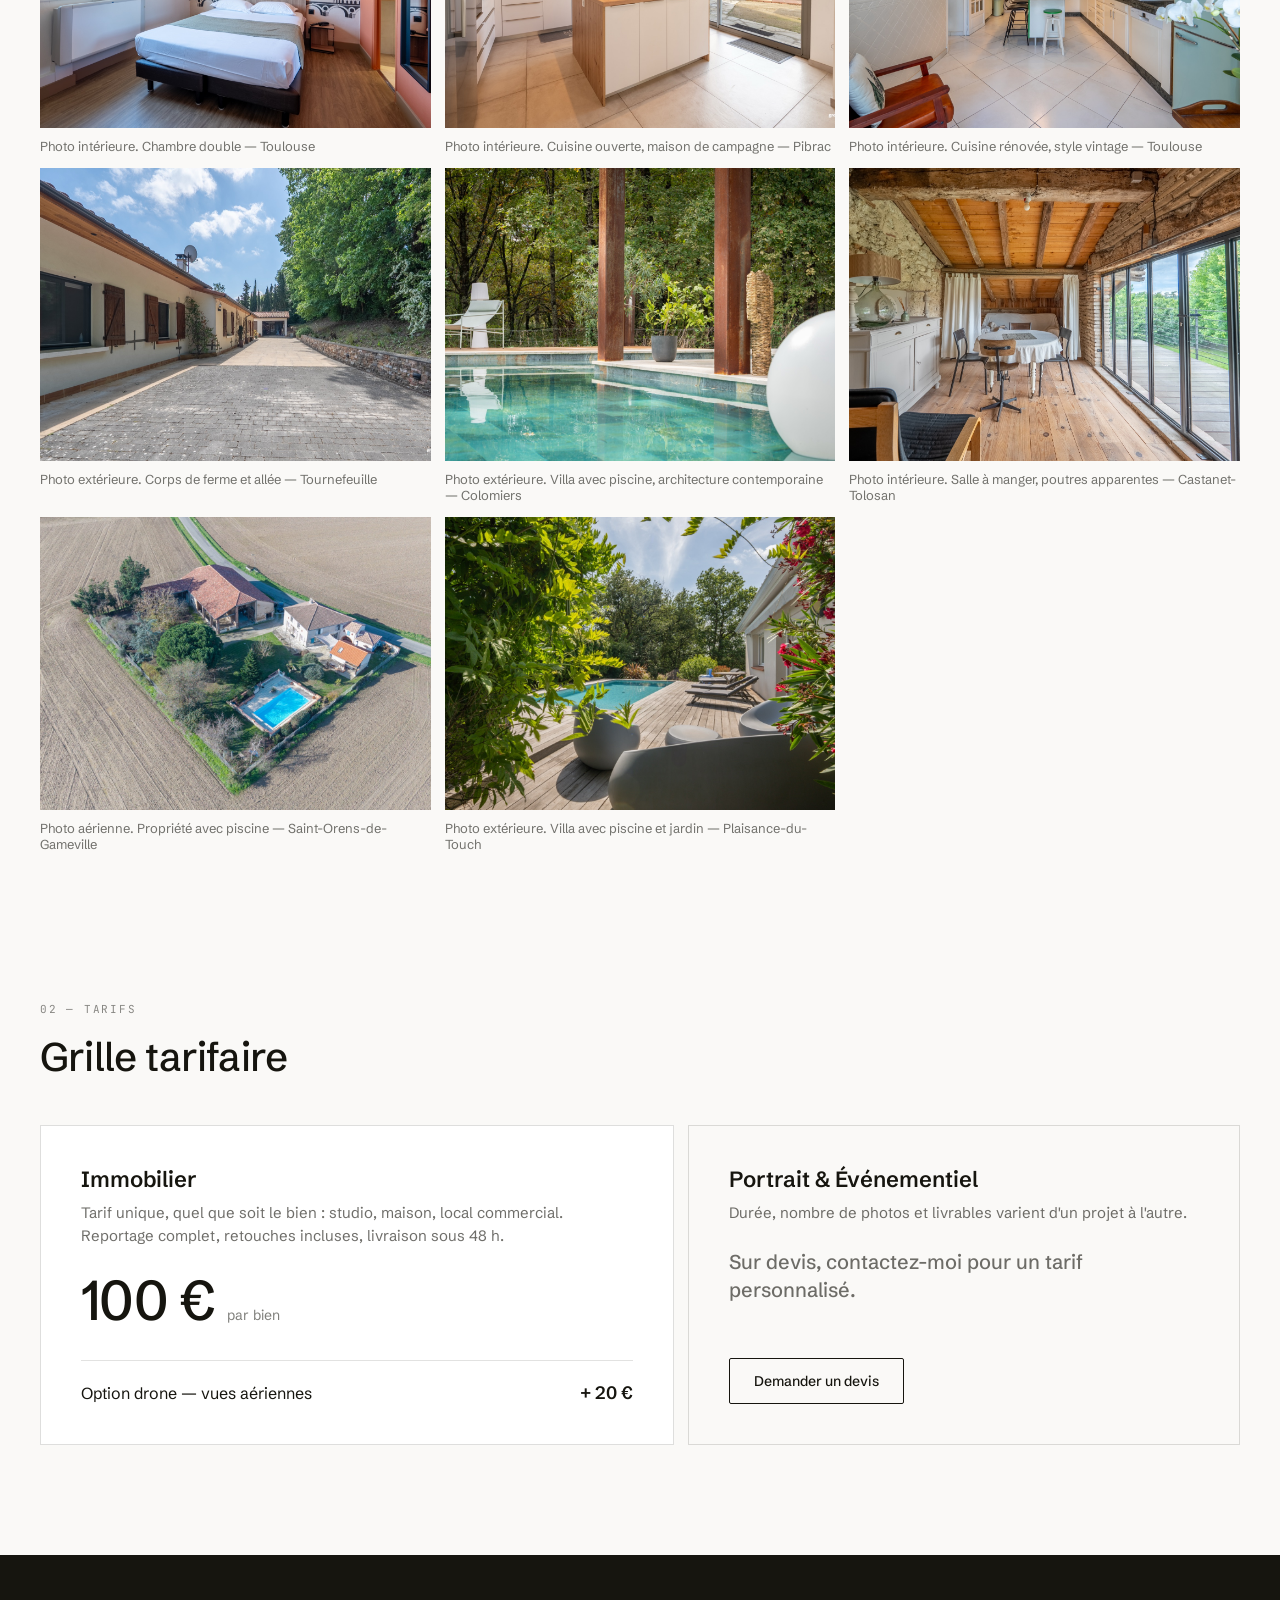
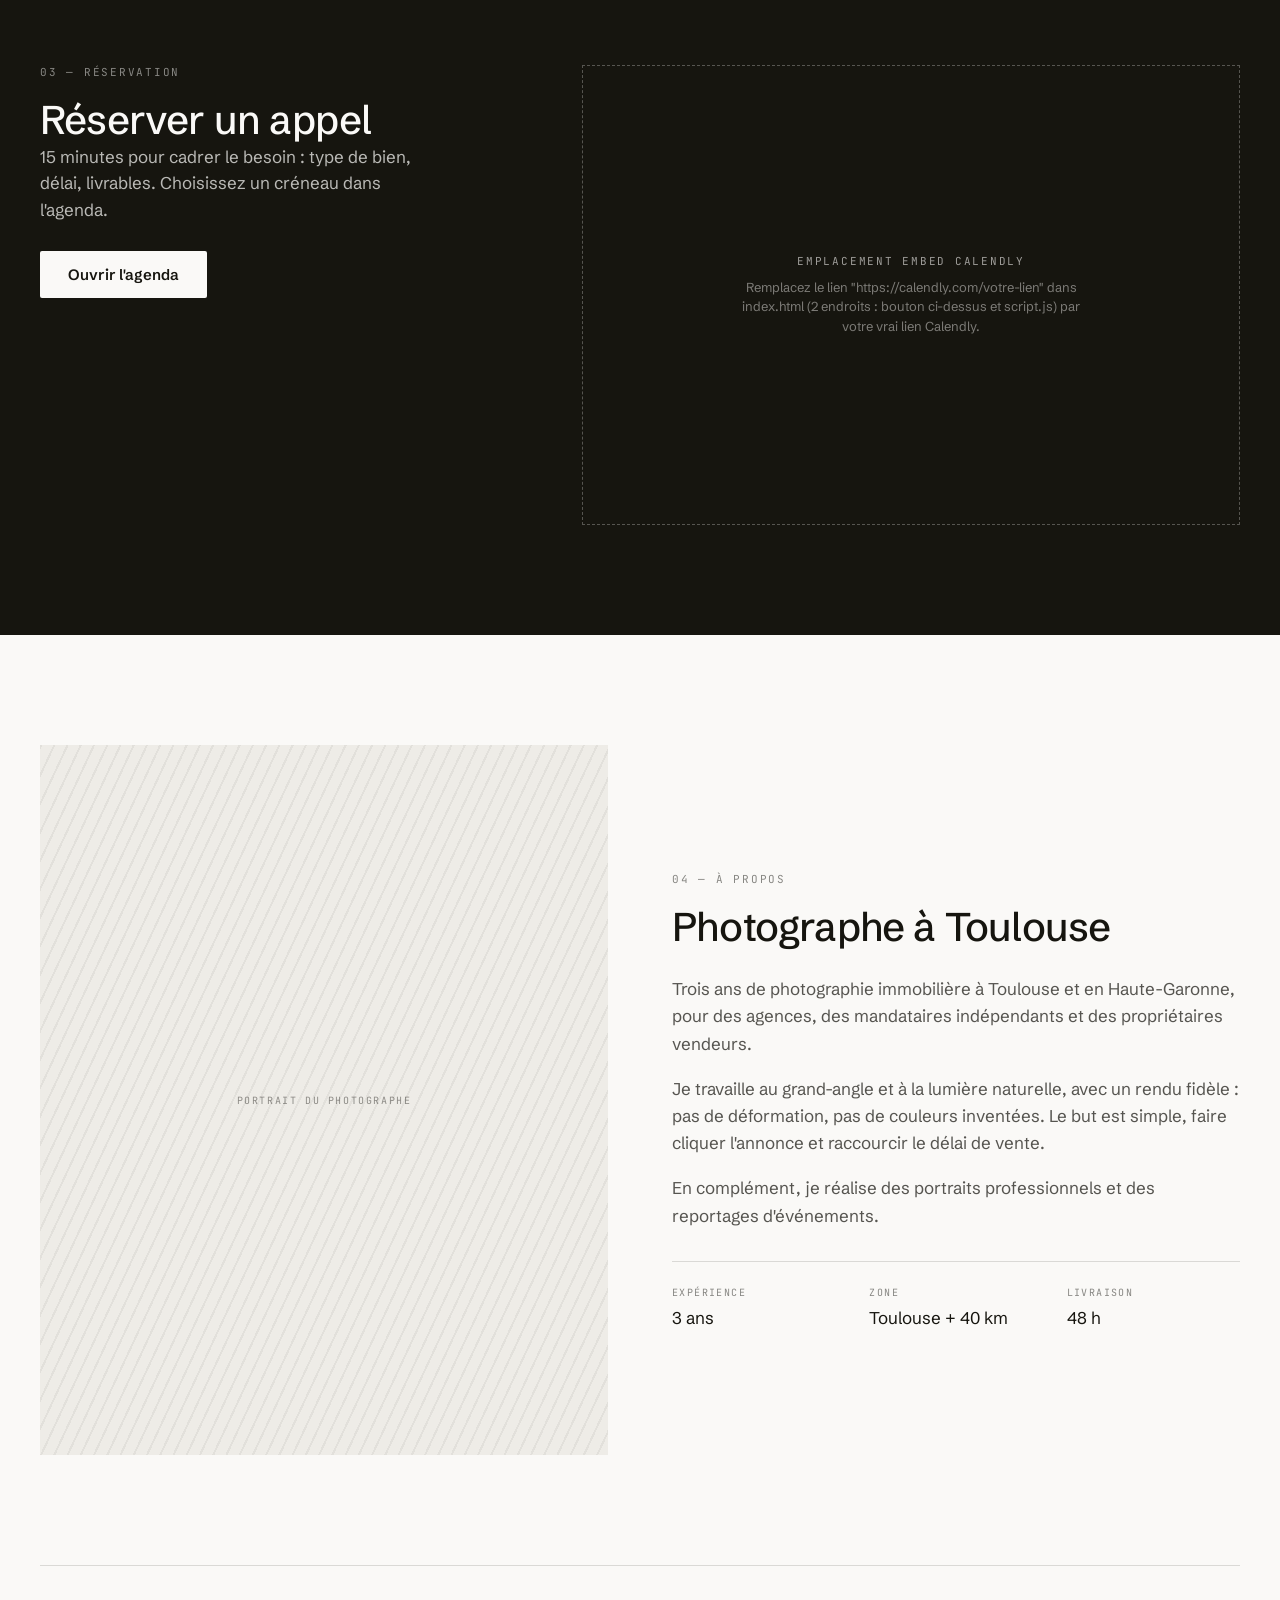
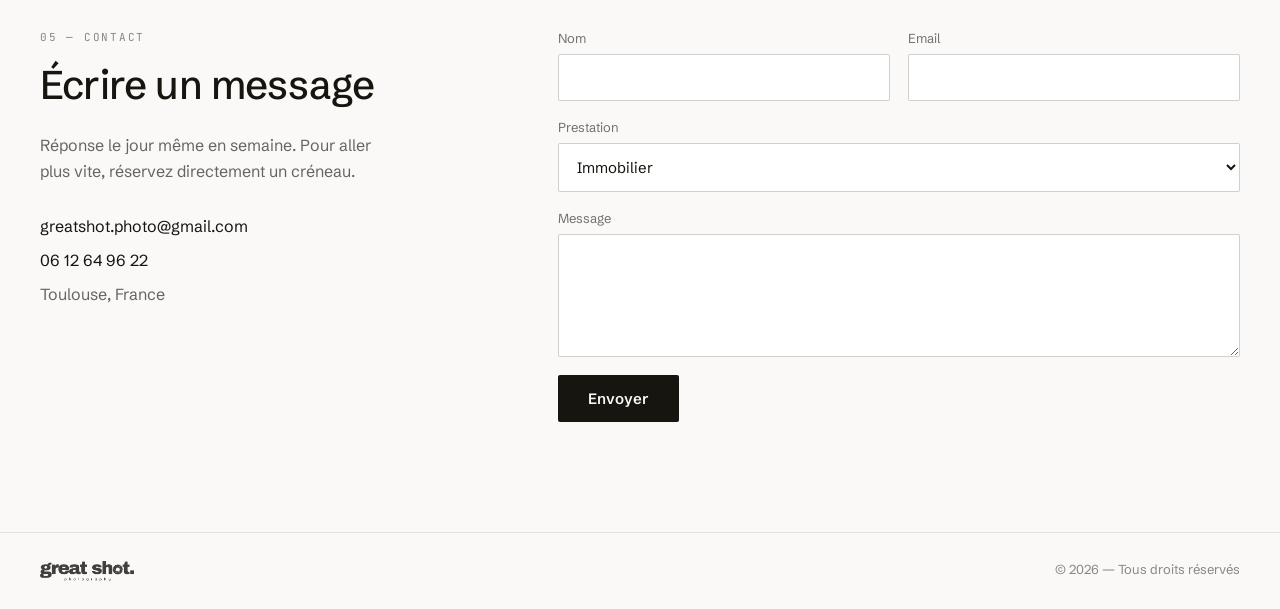
==== commit 777d0417: "Légendes portfolio : description du type de photo + ville" ====
--- a/index.html
+++ b/index.html
@@ -25,7 +25,7 @@
 
   <section id="top">
     <div class="overlay">
-      <img src="assets/hero-immobilier.jpg" alt="Villa avec piscine, vue aérienne">
+      <img src="assets/hero-immobilier.jpg" alt="Photo aérienne. Villa avec piscine — Escalquens">
     </div>
     <div class="hero-content">
       <div class="hero-eyebrow mono">Toulouse — Photographie immobilière</div>
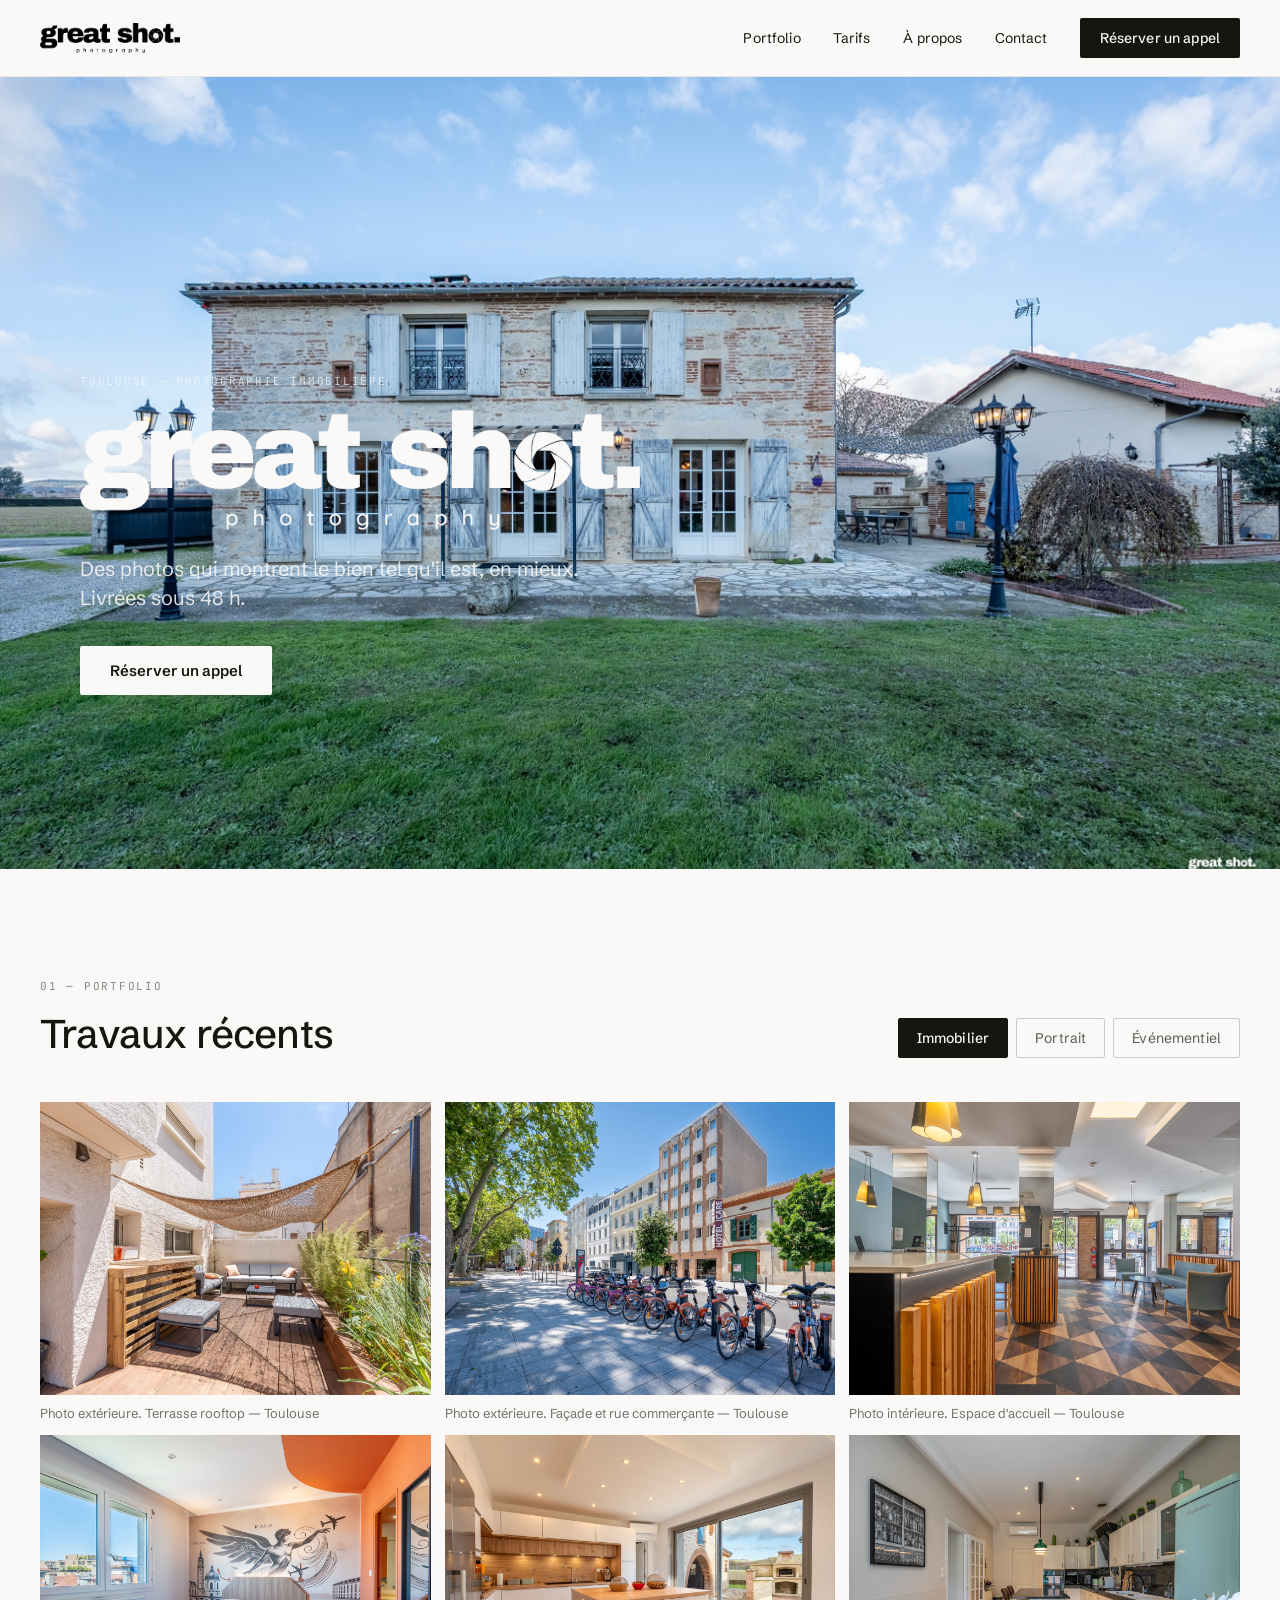
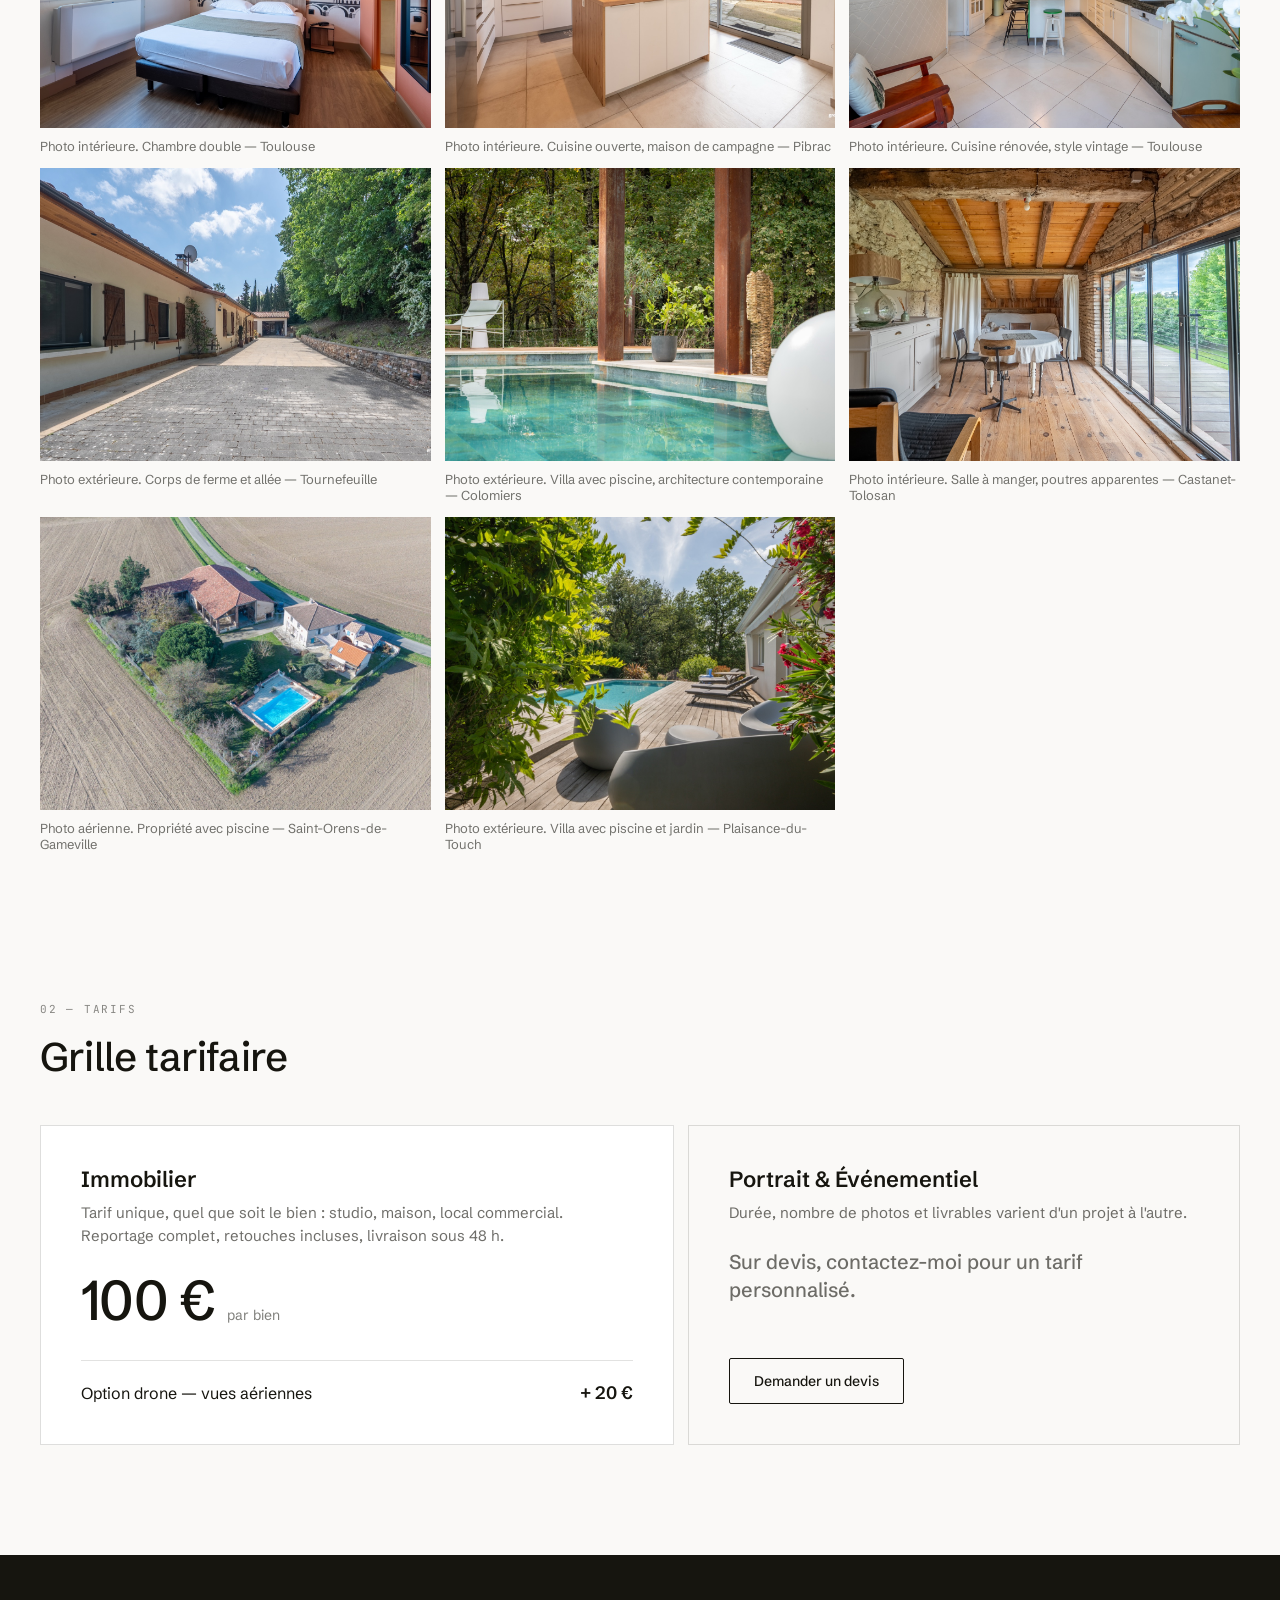
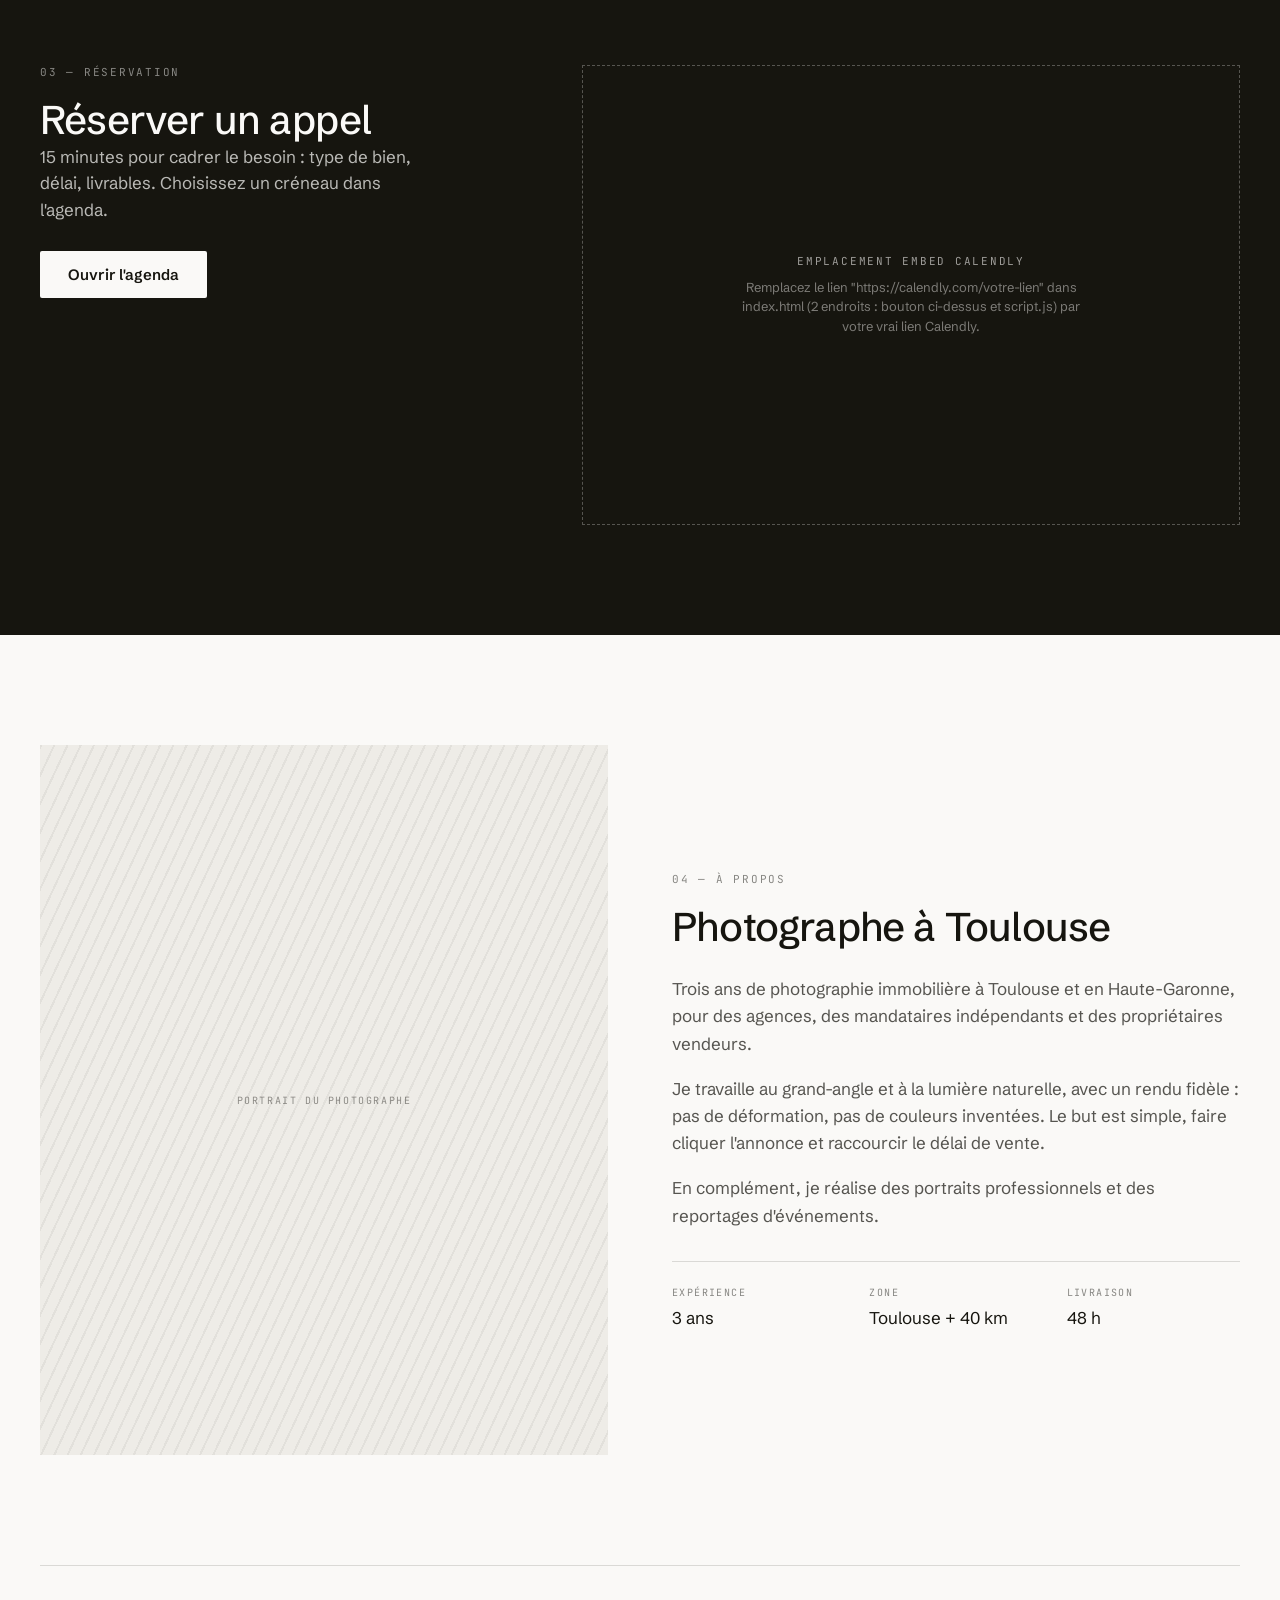
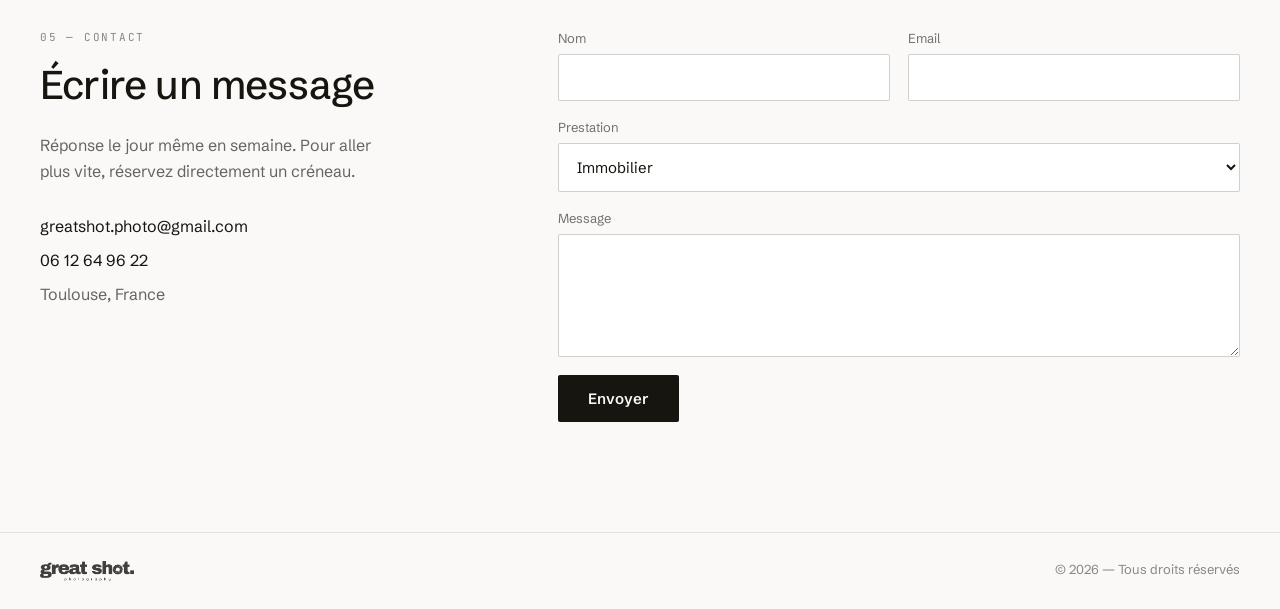
==== commit b106e8a4: "Nouvelle photo hero : façade en heure bleue, meilleur contraste pour le texte" ====
--- a/index.html
+++ b/index.html
@@ -25,7 +25,7 @@
 
   <section id="top">
     <div class="overlay">
-      <img src="assets/hero-immobilier.jpg" alt="Photo aérienne. Villa avec piscine — Escalquens">
+      <img src="assets/hero-immobilier.jpg" alt="Photo extérieure. Façade en heure bleue — Léguevin">
     </div>
     <div class="hero-content">
       <div class="hero-eyebrow mono">Toulouse — Photographie immobilière</div>
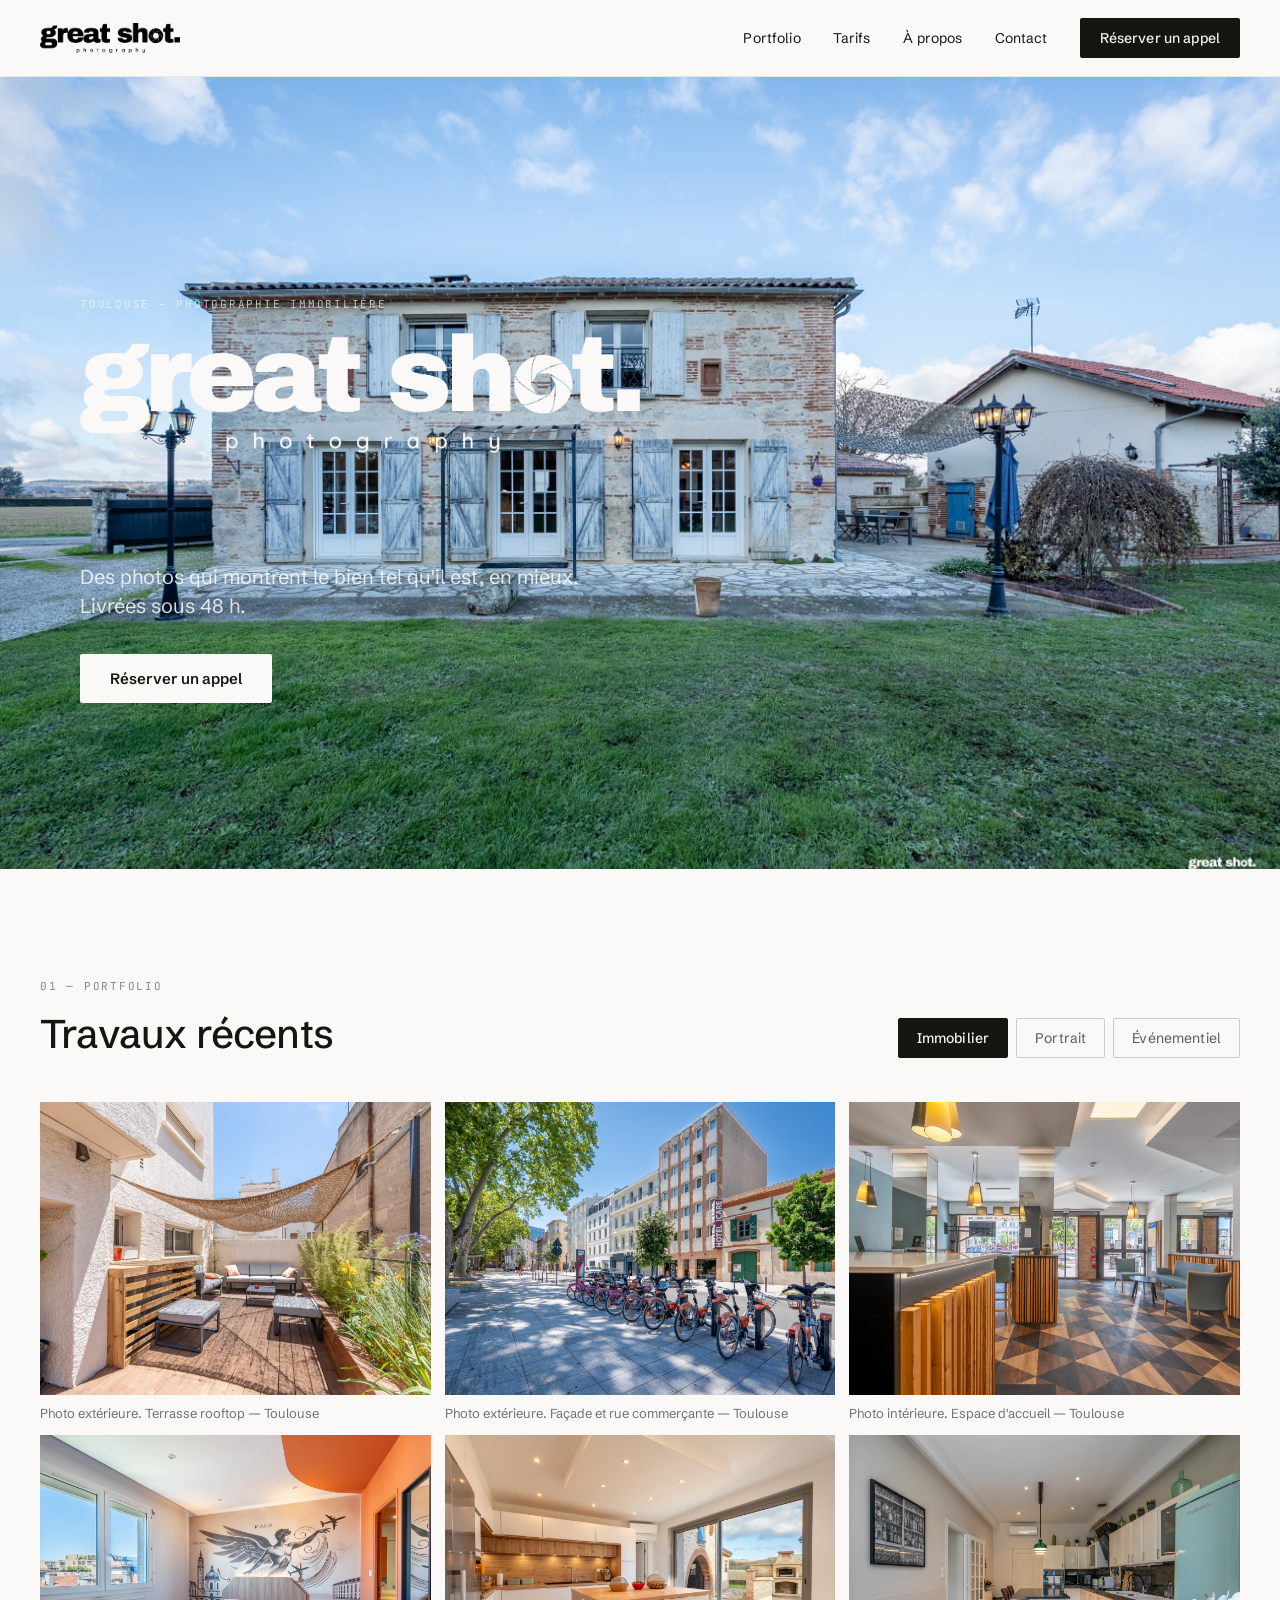
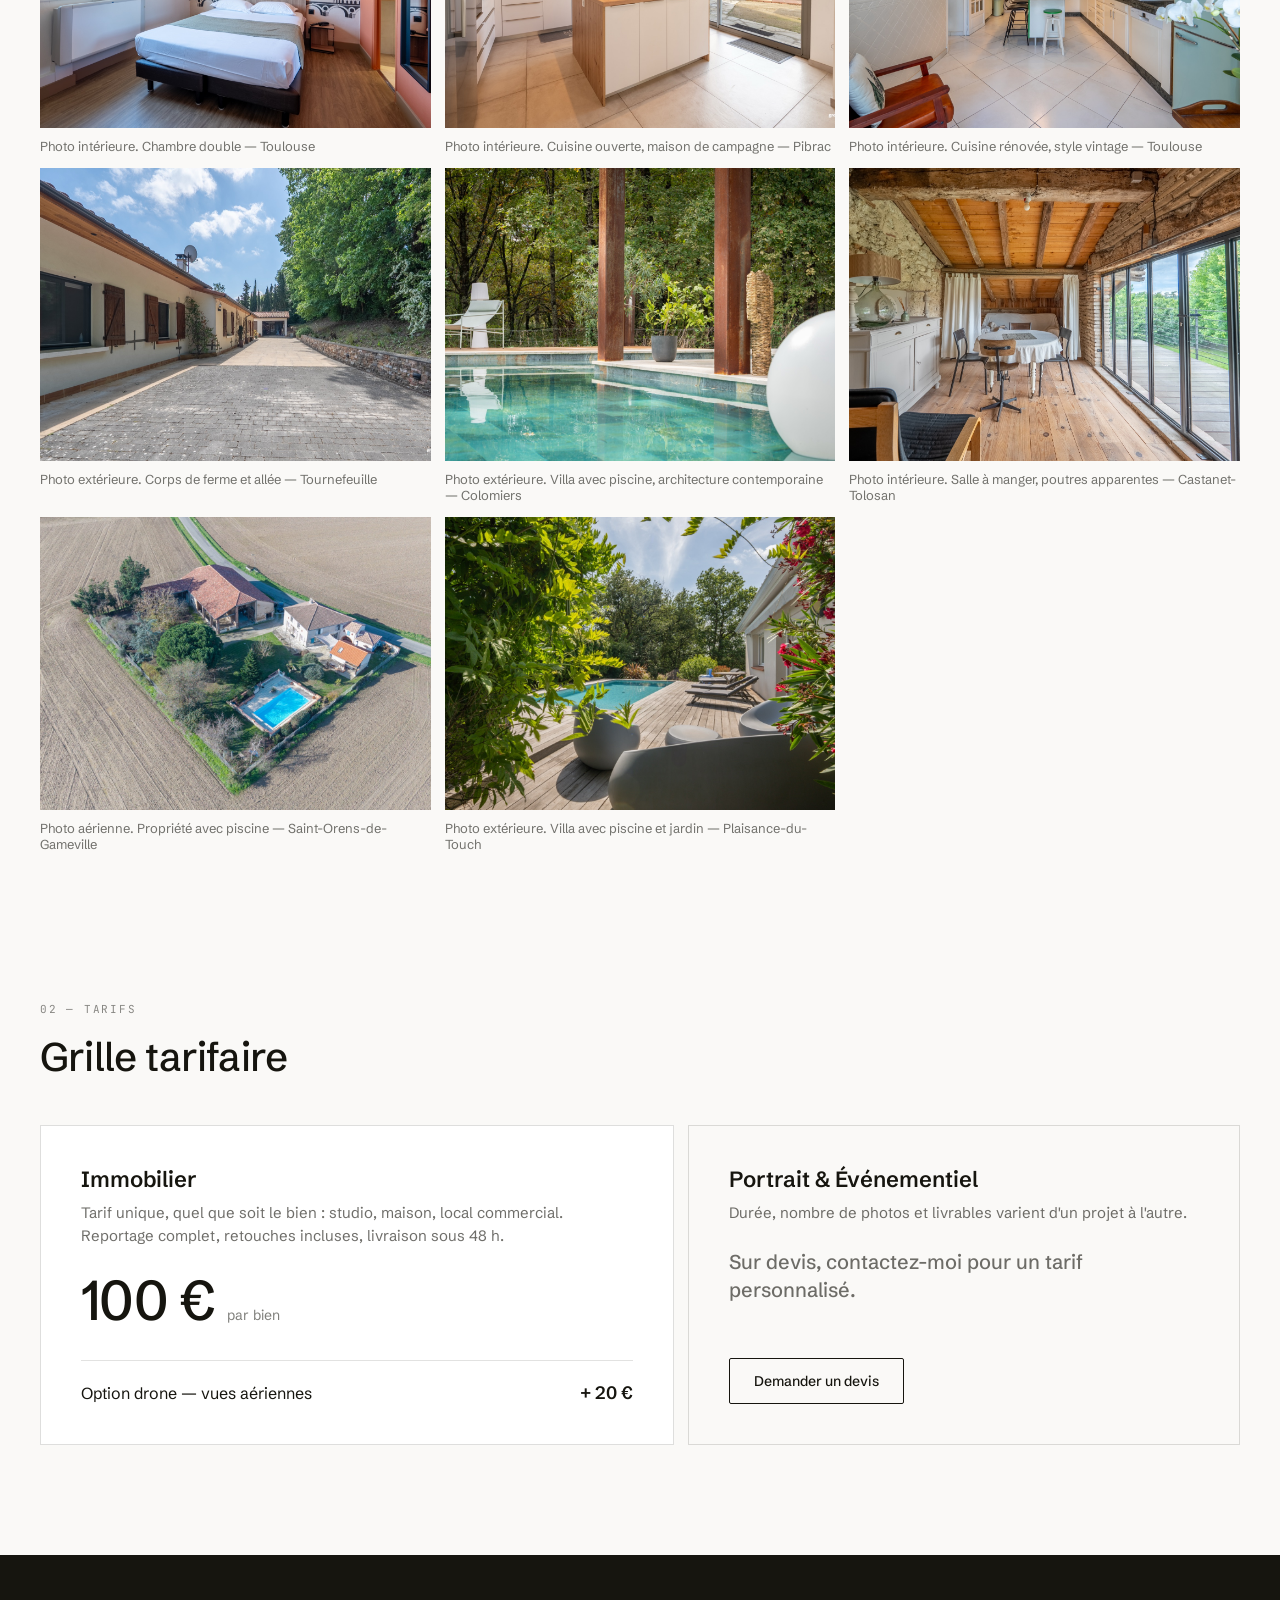
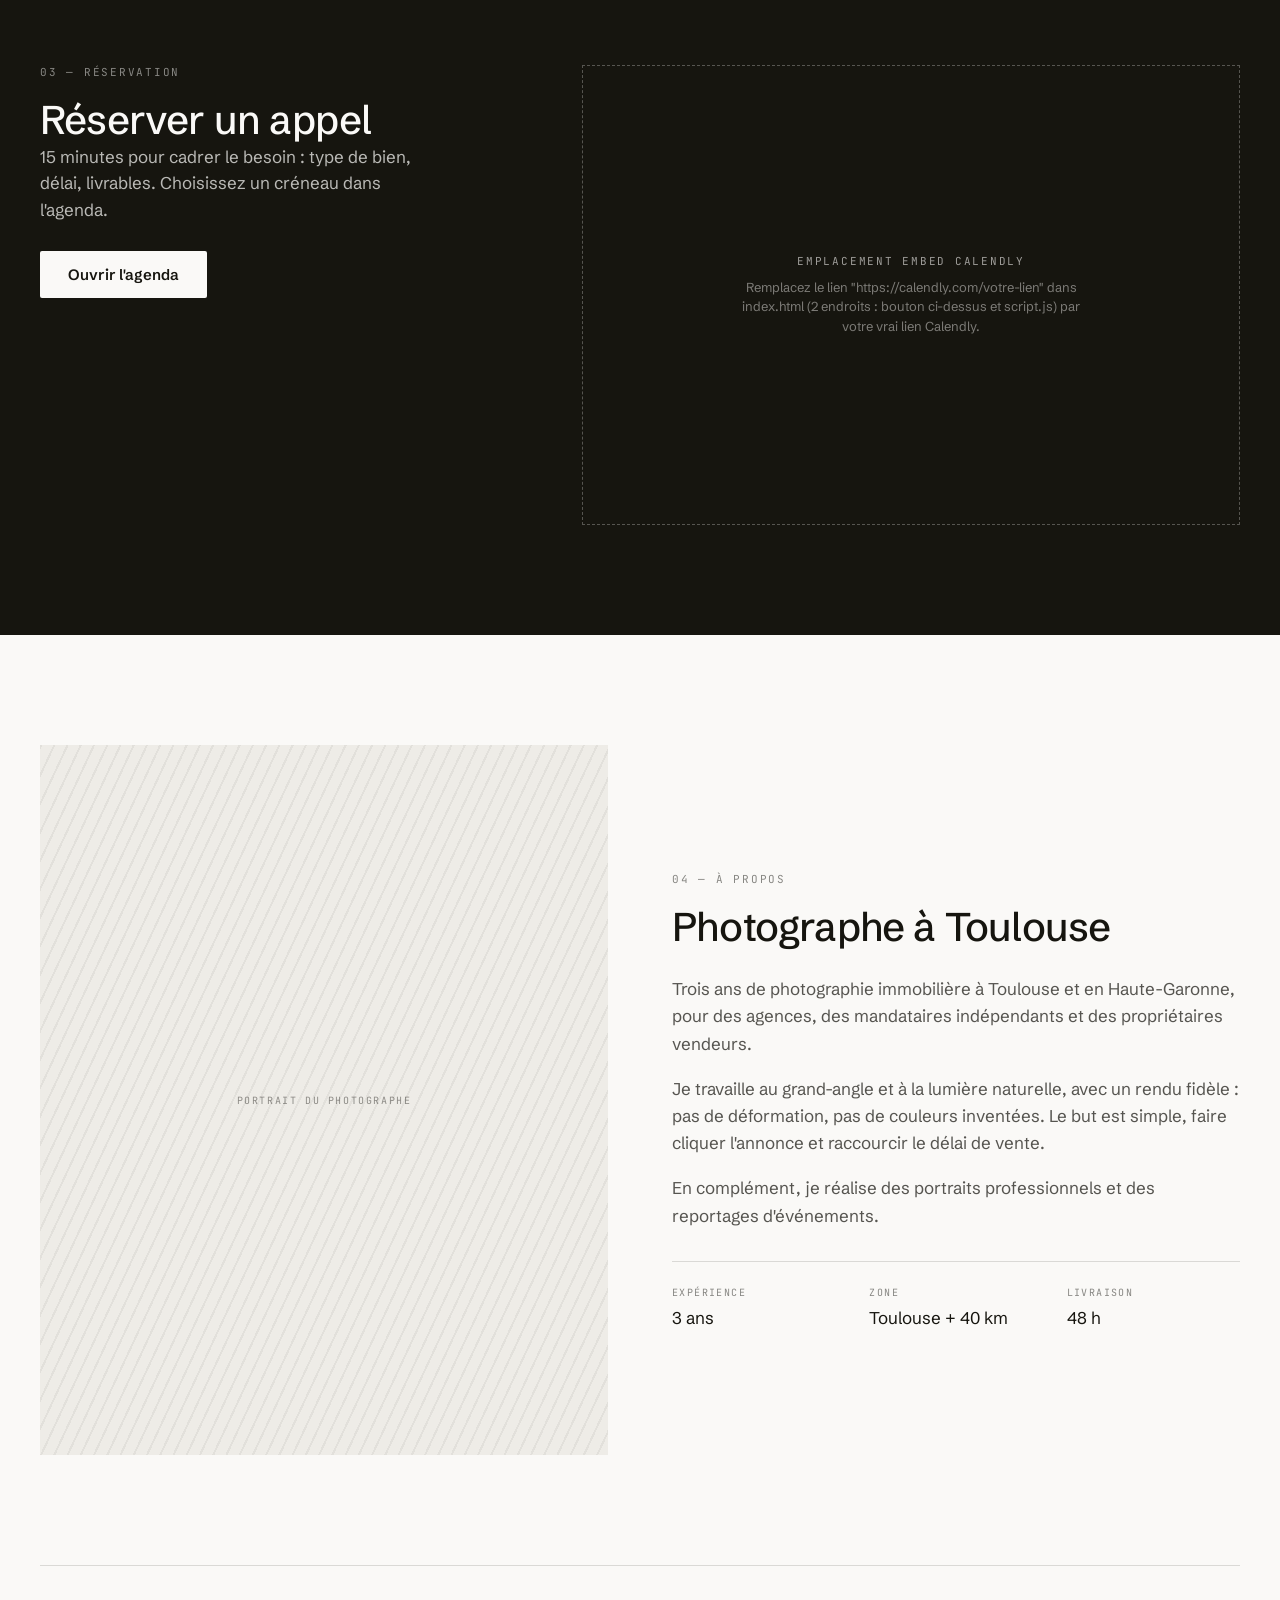
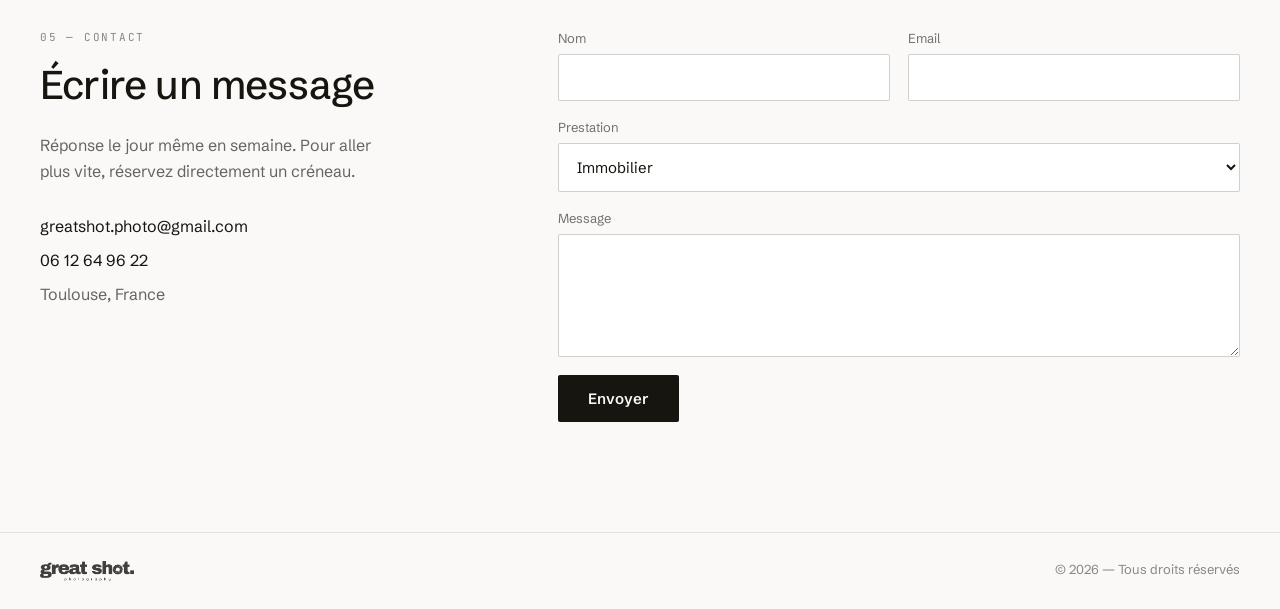
==== commit 3ecf5fa4: "Hero : texte d'accroche et bouton descendus au niveau de la pelouse pour un meilleur contraste" ====
--- a/index.html
+++ b/index.html
@@ -28,10 +28,14 @@
       <img src="assets/hero-immobilier.jpg" alt="Photo extérieure. Façade en heure bleue — Léguevin">
     </div>
     <div class="hero-content">
-      <div class="hero-eyebrow mono">Toulouse — Photographie immobilière</div>
-      <h1><img src="assets/logo-blanc.png" alt="Great Shot Photography"></h1>
-      <p>Des photos qui montrent le bien tel qu'il est, en mieux. Livrées sous 48 h.</p>
-      <a href="#reservation" class="btn-hero">Réserver un appel</a>
+      <div class="hero-top">
+        <div class="hero-eyebrow mono">Toulouse — Photographie immobilière</div>
+        <h1><img src="assets/logo-blanc.png" alt="Great Shot Photography"></h1>
+      </div>
+      <div class="hero-bottom">
+        <p>Des photos qui montrent le bien tel qu'il est, en mieux. Livrées sous 48 h.</p>
+        <a href="#reservation" class="btn-hero">Réserver un appel</a>
+      </div>
     </div>
   </section>
 
--- a/style.css
+++ b/style.css
@@ -67,7 +67,6 @@
   height: 88vh;
   min-height: 620px;
   display: flex;
-  align-items: flex-end;
   overflow: hidden;
   background: #1d1c17;
 }
@@ -97,8 +96,17 @@
 
 .hero-content {
   position: relative;
-  padding: 0 40px 64px;
+  display: flex;
+  flex-direction: column;
+  justify-content: space-between;
+  height: 100%;
+  width: 100%;
+  padding: 110px 40px 56px;
   color: var(--bg);
+}
+
+.hero-top,
+.hero-bottom {
   max-width: 900px;
 }
 
@@ -108,7 +116,7 @@
   margin-bottom: 22px;
 }
 
-.hero-content h1 { margin: 0 0 24px; }
+.hero-content h1 { margin: 0; }
 .hero-content h1 img { width: 100%; max-width: 560px; height: auto; display: block; }
 
 .hero-content p {
@@ -361,7 +369,7 @@
   nav { gap: 16px; font-size: 13px; }
   section { padding: 70px 20px; }
   #top { padding: 0; }
-  .hero-content { padding: 0 20px 40px; }
+  .hero-content { padding: 80px 20px 40px; }
   h2 { font-size: 30px; }
   .grid-shots { grid-template-columns: repeat(2, 1fr); }
   .tarifs-grid, .apropos-grid, .reservation-grid, .contact-grid { grid-template-columns: 1fr; }
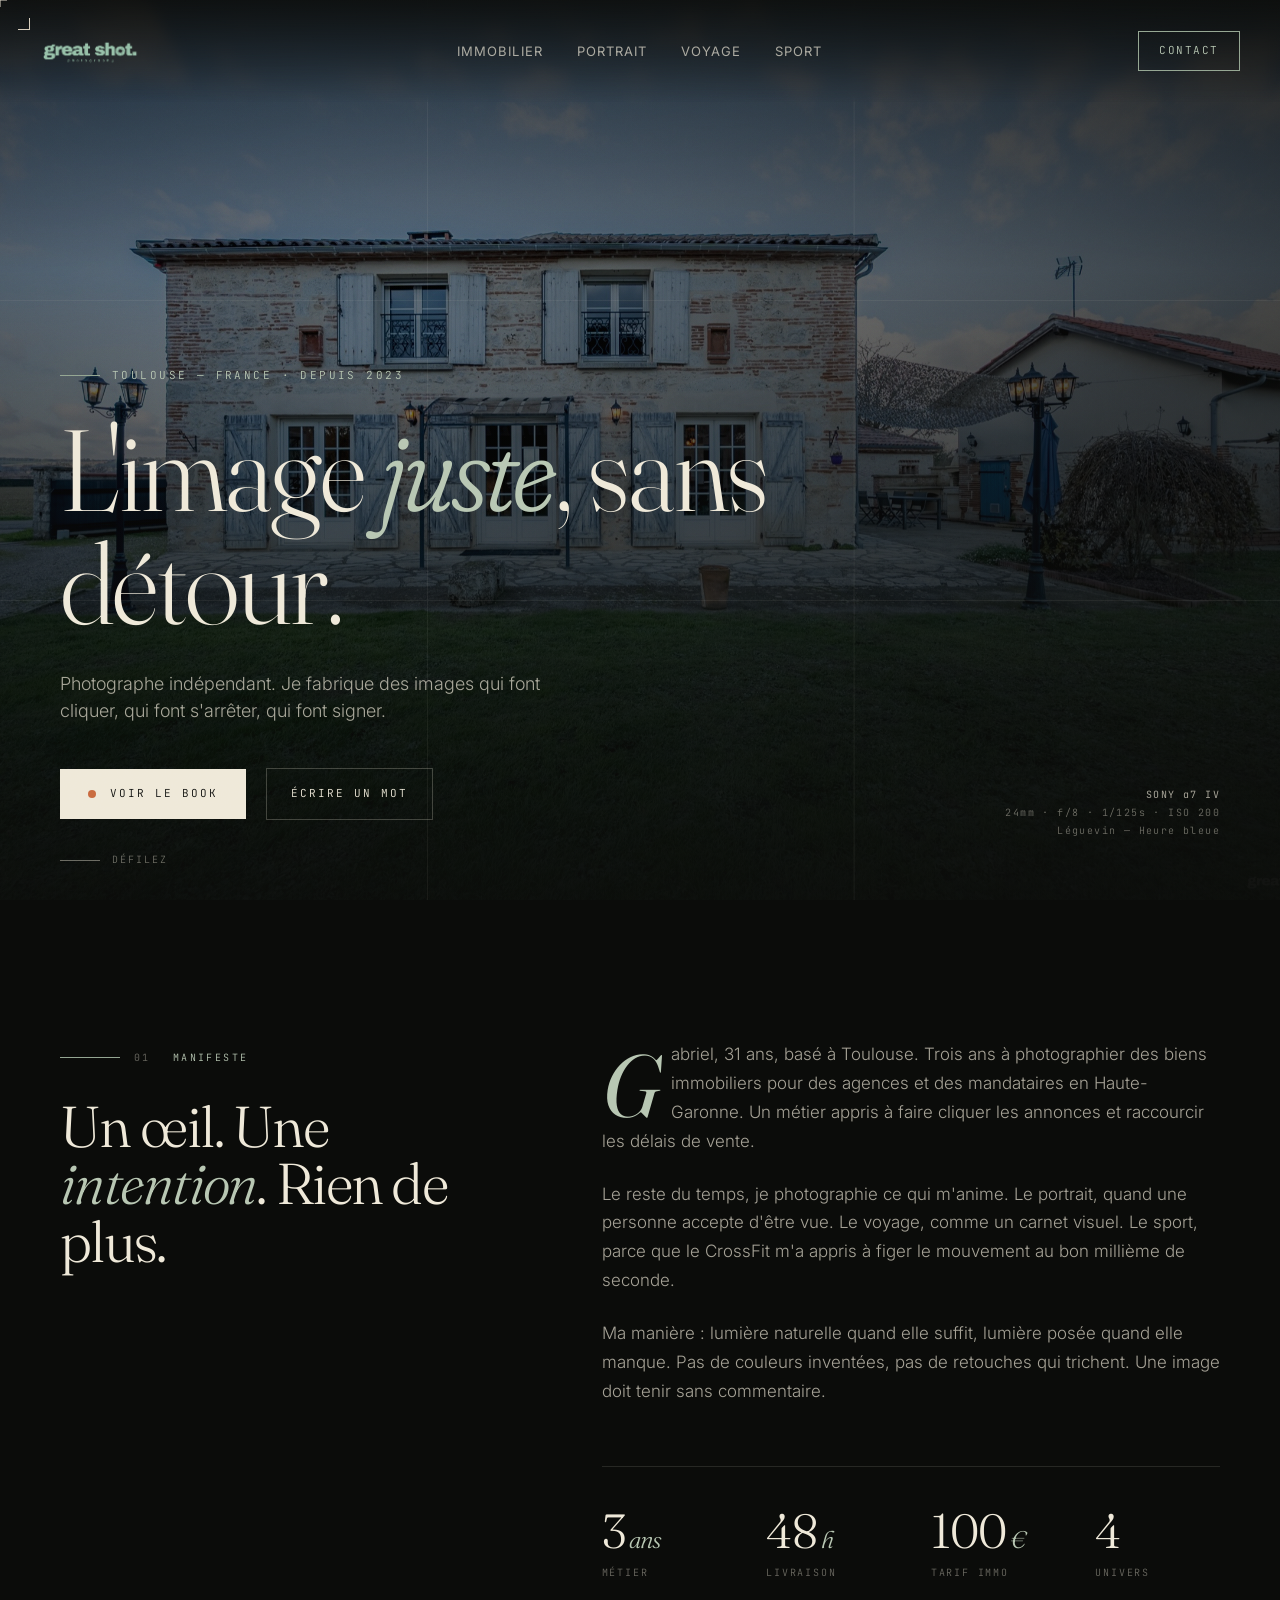
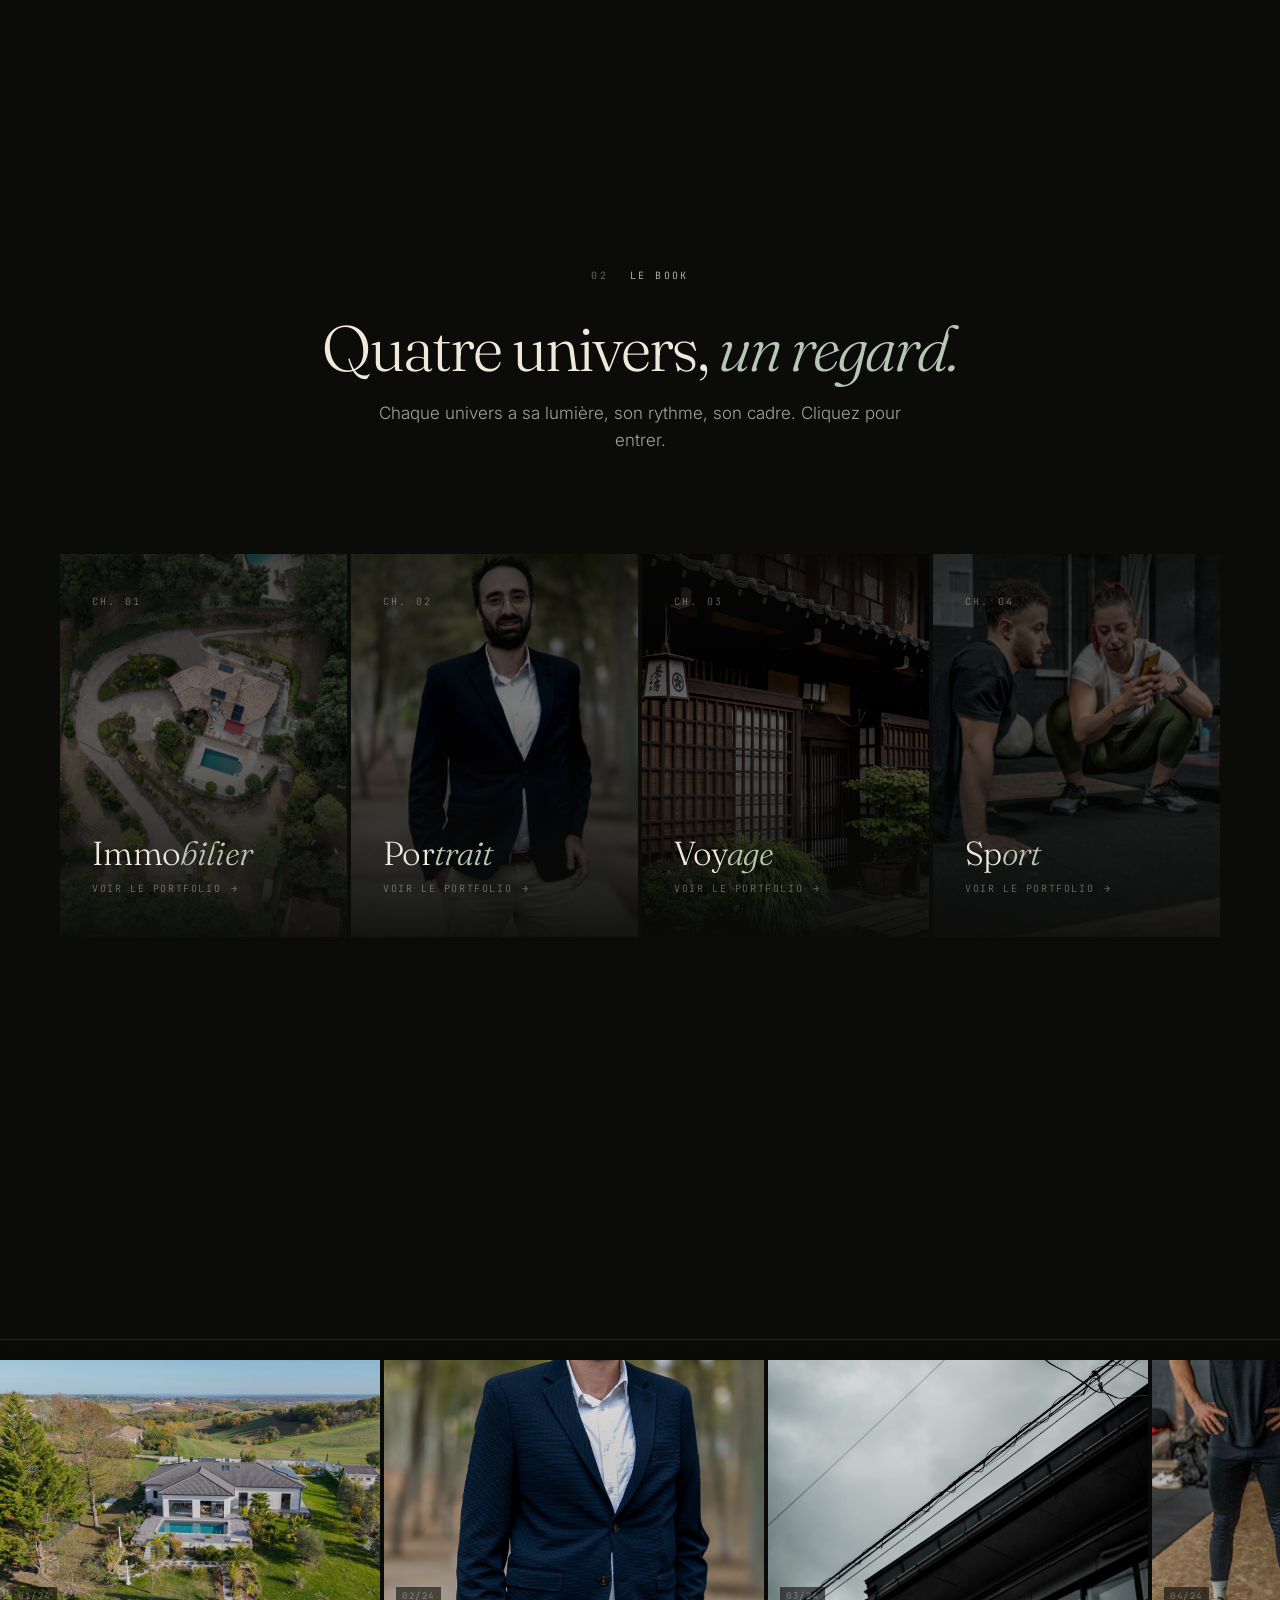
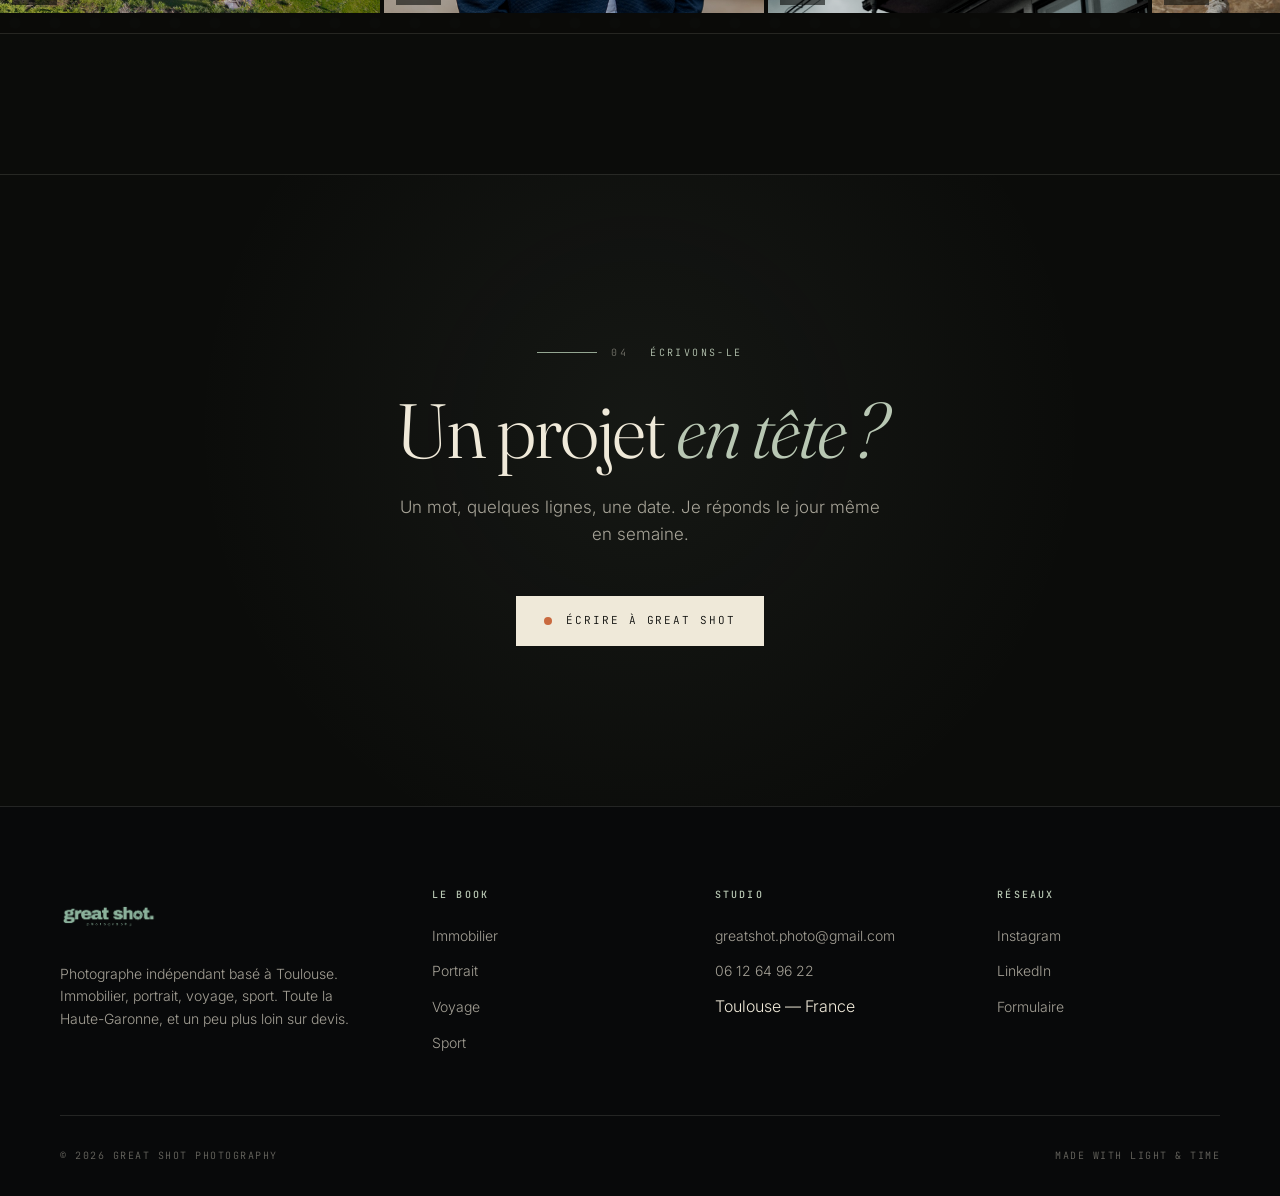
==== commit a0f5422f: "Refonte totale : identité photographique + 4 univers + tarifs + contact Site restructuré autour de G" ====
--- a/index.html
+++ b/index.html
@@ -3,173 +3,259 @@
 <head>
 <meta charset="utf-8">
 <meta name="viewport" content="width=device-width, initial-scale=1">
-<title>Great Shot Photography — Photographe immobilier à Toulouse</title>
-<meta name="description" content="Photographie immobilière à Toulouse. Tarif unique 100 €, livraison sous 48h. Portrait et événementiel sur devis.">
+<title>Great Shot — Photographe à Toulouse | Immobilier, Portrait, Voyage, Sport</title>
+<meta name="description" content="Great Shot Photography. Photographe basé à Toulouse. Immobilier, portrait, voyage, sport. Regard direct, lumière juste, livraison rapide.">
+<meta name="theme-color" content="#0b0c0a">
 <link rel="preconnect" href="https://fonts.googleapis.com">
 <link rel="preconnect" href="https://fonts.gstatic.com" crossorigin>
 <link rel="stylesheet" href="style.css">
 </head>
 <body>
-<div class="wrap">
-
-  <header>
-    <a href="#top" class="logo"><img src="assets/logo-noir.png" alt="Great Shot Photography"></a>
-    <nav>
-      <a href="#portfolio">Portfolio</a>
-      <a href="#tarifs">Tarifs</a>
-      <a href="#apropos">À propos</a>
-      <a href="#contact">Contact</a>
-      <a href="#reservation" class="btn-primary">Réserver un appel</a>
-    </nav>
-  </header>
-
-  <section id="top">
-    <div class="overlay">
-      <img src="assets/hero-immobilier.jpg" alt="Photo extérieure. Façade en heure bleue — Léguevin">
-    </div>
-    <div class="hero-content">
-      <div class="hero-top">
-        <div class="hero-eyebrow mono">Toulouse — Photographie immobilière</div>
-        <h1><img src="assets/logo-blanc.png" alt="Great Shot Photography"></h1>
-      </div>
-      <div class="hero-bottom">
-        <p>Des photos qui montrent le bien tel qu'il est, en mieux. Livrées sous 48 h.</p>
-        <a href="#reservation" class="btn-hero">Réserver un appel</a>
-      </div>
-    </div>
-  </section>
-
-  <section id="portfolio">
-    <div class="section-head">
-      <div>
-        <div class="eyebrow mono">01 — Portfolio</div>
-        <h2>Travaux récents</h2>
-      </div>
-      <div class="tabs" id="tabs"></div>
-    </div>
-    <div class="grid-shots" id="shots"></div>
-    <p class="portfolio-note mono">Emplacements photos — glissez vos images ici</p>
-  </section>
-
-  <section id="tarifs">
-    <div class="eyebrow mono">02 — Tarifs</div>
-    <h2 style="margin-bottom: 44px;">Grille tarifaire</h2>
-
-    <div class="tarifs-grid">
-      <div class="tarif-card primary">
-        <div>
-          <h3>Immobilier</h3>
-          <p>Tarif unique, quel que soit le bien : studio, maison, local commercial. Reportage complet, retouches incluses, livraison sous 48 h.</p>
-          <div class="price">
-            <span class="amount">100 €</span>
-            <span class="unit">par bien</span>
-          </div>
-        </div>
-        <div class="drone-option">
-          <span>Option drone — vues aériennes</span>
-          <span class="amount">+ 20 €</span>
-        </div>
-      </div>
-
-      <div class="tarif-card">
-        <div>
-          <h3>Portrait &amp; Événementiel</h3>
-          <p>Durée, nombre de photos et livrables varient d'un projet à l'autre.</p>
-          <p class="devis">Sur devis, contactez-moi pour un tarif personnalisé.</p>
-        </div>
-        <a href="#contact" class="btn-outline">Demander un devis</a>
-      </div>
-    </div>
-  </section>
-
-  <section id="reservation">
-    <div class="reservation-grid">
-      <div>
-        <div class="eyebrow mono">03 — Réservation</div>
-        <h2>Réserver un appel</h2>
-        <p>15 minutes pour cadrer le besoin : type de bien, délai, livrables. Choisissez un créneau dans l'agenda.</p>
-        <a href="https://calendly.com/votre-lien" target="_blank" rel="noopener" class="btn-light" id="calendly-btn">Ouvrir l'agenda</a>
-      </div>
-      <div class="calendly-slot">
-        <div class="label mono">emplacement embed calendly</div>
-        <div class="hint">Remplacez le lien "https://calendly.com/votre-lien" dans index.html (2 endroits : bouton ci-dessus et script.js) par votre vrai lien Calendly.</div>
-      </div>
-    </div>
-  </section>
-
-  <section id="apropos">
-    <div class="apropos-grid">
-      <div class="apropos-photo">
-        <span class="mono">portrait du photographe</span>
-      </div>
-      <div>
-        <div class="eyebrow mono">04 — À propos</div>
-        <h2 style="margin-bottom: 24px;">Photographe à Toulouse</h2>
-        <p>Trois ans de photographie immobilière à Toulouse et en Haute-Garonne, pour des agences, des mandataires indépendants et des propriétaires vendeurs.</p>
-        <p>Je travaille au grand-angle et à la lumière naturelle, avec un rendu fidèle : pas de déformation, pas de couleurs inventées. Le but est simple, faire cliquer l'annonce et raccourcir le délai de vente.</p>
-        <p style="margin-bottom: 32px;">En complément, je réalise des portraits professionnels et des reportages d'événements.</p>
-        <dl class="stats">
-          <div>
-            <dt>Expérience</dt>
-            <dd>3 ans</dd>
-          </div>
-          <div>
-            <dt>Zone</dt>
-            <dd>Toulouse + 40 km</dd>
-          </div>
-          <div>
-            <dt>Livraison</dt>
-            <dd>48 h</dd>
-          </div>
-        </dl>
-      </div>
-    </div>
-  </section>
-
-  <section id="contact">
-    <div class="contact-grid">
-      <div>
-        <div class="eyebrow mono">05 — Contact</div>
-        <h2 style="margin-bottom: 24px;">Écrire un message</h2>
-        <p>Réponse le jour même en semaine. Pour aller plus vite, réservez directement un créneau.</p>
-        <div class="contact-info">
-          <a href="mailto:greatshot.photo@gmail.com">greatshot.photo@gmail.com</a>
-          <a href="tel:+33612649622">06 12 64 96 22</a>
-          <span style="color: rgba(22,21,15,0.65);">Toulouse, France</span>
-        </div>
-      </div>
-
-      <form class="contact-form" id="contact-form">
-        <label>Nom
-          <input type="text" name="nom" required>
-        </label>
-        <label>Email
-          <input type="email" name="email" required>
-        </label>
-        <label class="full">Prestation
-          <select name="prestation">
-            <option>Immobilier</option>
-            <option>Portrait</option>
-            <option>Événementiel</option>
-            <option>Autre</option>
-          </select>
-        </label>
-        <label class="full">Message
-          <textarea name="message" rows="5" required></textarea>
-        </label>
-        <div class="form-actions">
-          <button type="submit" class="btn-submit">Envoyer</button>
-          <span class="form-status" id="form-status"></span>
-        </div>
-      </form>
-    </div>
-  </section>
-
-  <footer>
-    <img src="assets/logo-noir.png" alt="Great Shot Photography">
-    <span>© 2026 — Tous droits réservés</span>
-  </footer>
+
+<!-- LOADER OBTURATEUR -->
+<div id="iris-loader" class="iris-loader">
+  <div class="iris-blade top"></div>
+  <div class="iris-blade bottom"></div>
+  <div class="iris-logo">
+    <img src="assets/logo/logo-sauge.png" alt="Great Shot">
+    <span class="tick">REC · 24 fps</span>
+  </div>
 </div>
+
+<!-- NAV -->
+<header class="nav">
+  <a href="index.html" class="nav-logo" aria-label="Great Shot Photography — Accueil">
+    <img src="assets/logo/logo-sauge.png" alt="Great Shot Photography">
+  </a>
+  <nav>
+    <ul class="nav-links">
+      <li><a href="immobilier.html">Immobilier</a></li>
+      <li><a href="portrait.html">Portrait</a></li>
+      <li><a href="voyage.html">Voyage</a></li>
+      <li><a href="sport.html">Sport</a></li>
+    </ul>
+  </nav>
+  <a href="contact.html" class="nav-cta">Contact</a>
+  <button class="nav-toggle" aria-label="Menu"><span></span><span></span></button>
+</header>
+
+<div class="mobile-menu">
+  <a href="immobilier.html">Immobilier</a>
+  <a href="portrait.html">Portrait</a>
+  <a href="voyage.html">Voyage</a>
+  <a href="sport.html">Sport</a>
+  <a href="contact.html"><em>Contact</em></a>
+</div>
+
+<!-- HERO -->
+<section class="hero">
+  <div class="hero-photo">
+    <img src="assets/portfolio/hero/hero-immo.jpg" alt="Façade à l'heure bleue — Toulouse">
+  </div>
+  <div class="hero-rule"></div>
+
+  <div class="hero-content">
+    <span class="hero-eyebrow">Toulouse — France · Depuis 2023</span>
+    <h1 class="hero-title">L'image <em>juste</em>, sans détour.</h1>
+    <p class="hero-tagline">Photographe indépendant. Je fabrique des images qui font cliquer, qui font s'arrêter, qui font signer.</p>
+    <div class="hero-actions">
+      <a href="#chapters" class="btn-shutter"><span class="dot"></span><span>Voir le book</span></a>
+      <a href="contact.html" class="btn-ghost"><span>Écrire un mot</span></a>
+    </div>
+  </div>
+
+  <div class="exif-tag">
+    <span class="exif-line"><strong>SONY α7 IV</strong></span>
+    <span class="exif-line">24mm · f/8 · 1/125s · ISO 200</span>
+    <span class="exif-line">Léguevin — Heure bleue</span>
+  </div>
+
+  <div class="hero-scroll"><span>Défilez</span></div>
+</section>
+
+<!-- MANIFESTE -->
+<section class="section" id="manifest">
+  <div class="manifest reveal">
+    <div>
+      <span class="section-label"><span class="num">01</span> Manifeste</span>
+      <h2 class="manifest-title">Un œil. Une <em>intention</em>. Rien de plus.</h2>
+    </div>
+    <div class="manifest-body">
+      <p>Gabriel, 31 ans, basé à Toulouse. Trois ans à photographier des biens immobiliers pour des agences et des mandataires en Haute-Garonne. Un métier appris à faire cliquer les annonces et raccourcir les délais de vente.</p>
+      <p>Le reste du temps, je photographie ce qui m'anime. Le portrait, quand une personne accepte d'être vue. Le voyage, comme un carnet visuel. Le sport, parce que le CrossFit m'a appris à figer le mouvement au bon millième de seconde.</p>
+      <p>Ma manière : lumière naturelle quand elle suffit, lumière posée quand elle manque. Pas de couleurs inventées, pas de retouches qui trichent. Une image doit tenir sans commentaire.</p>
+
+      <div class="stats-strip">
+        <div>
+          <div class="stat-num">3<em>ans</em></div>
+          <div class="stat-label">Métier</div>
+        </div>
+        <div>
+          <div class="stat-num">48<em>h</em></div>
+          <div class="stat-label">Livraison</div>
+        </div>
+        <div>
+          <div class="stat-num">100<em>€</em></div>
+          <div class="stat-label">Tarif immo</div>
+        </div>
+        <div>
+          <div class="stat-num">4</div>
+          <div class="stat-label">Univers</div>
+        </div>
+      </div>
+    </div>
+  </div>
+</section>
+
+<!-- LES 4 UNIVERS -->
+<section class="section" id="chapters">
+  <div class="chapters-intro reveal">
+    <span class="section-label"><span class="num">02</span> Le book</span>
+    <h2>Quatre univers, <em>un regard.</em></h2>
+    <p>Chaque univers a sa lumière, son rythme, son cadre. Cliquez pour entrer.</p>
+  </div>
+
+  <div class="chapters reveal">
+    <a href="immobilier.html" class="chapter">
+      <div class="chapter-photo">
+        <img src="assets/portfolio/immobilier/01.jpg" alt="Immobilier">
+      </div>
+      <div class="chapter-overlay">
+        <span class="chapter-num">CH. 01</span>
+        <div>
+          <h3 class="chapter-name">Immo<em>bilier</em></h3>
+          <span class="chapter-caption">Voir le portfolio</span>
+        </div>
+      </div>
+    </a>
+
+    <a href="portrait.html" class="chapter">
+      <div class="chapter-photo">
+        <img src="assets/portfolio/portrait/01.jpg" alt="Portrait">
+      </div>
+      <div class="chapter-overlay">
+        <span class="chapter-num">CH. 02</span>
+        <div>
+          <h3 class="chapter-name">Por<em>trait</em></h3>
+          <span class="chapter-caption">Voir le portfolio</span>
+        </div>
+      </div>
+    </a>
+
+    <a href="voyage.html" class="chapter">
+      <div class="chapter-photo">
+        <img src="assets/portfolio/voyage/01_japon.jpg" alt="Voyage">
+      </div>
+      <div class="chapter-overlay">
+        <span class="chapter-num">CH. 03</span>
+        <div>
+          <h3 class="chapter-name">Voy<em>age</em></h3>
+          <span class="chapter-caption">Voir le portfolio</span>
+        </div>
+      </div>
+    </a>
+
+    <a href="sport.html" class="chapter">
+      <div class="chapter-photo">
+        <img src="assets/portfolio/sport/01.jpg" alt="Sport">
+      </div>
+      <div class="chapter-overlay">
+        <span class="chapter-num">CH. 04</span>
+        <div>
+          <h3 class="chapter-name">Sp<em>ort</em></h3>
+          <span class="chapter-caption">Voir le portfolio</span>
+        </div>
+      </div>
+    </a>
+  </div>
+</section>
+
+<!-- PELLICULE 35MM -->
+<section class="filmstrip-section">
+  <div class="section" style="padding-top: 0; padding-bottom: 60px;">
+    <div class="reveal" style="max-width: 620px;">
+      <span class="section-label"><span class="num">03</span> Contact print</span>
+      <h2 style="font-family: var(--serif); font-weight: 300; font-size: clamp(2rem, 3.5vw, 3rem); color: var(--paper); line-height: 1;">Une <em style="font-style: italic; color: var(--sauge-glow);">planche contact</em> à parcourir.</h2>
+    </div>
+  </div>
+
+  <div class="filmstrip">
+    <div class="filmstrip-track">
+      <div class="filmstrip-frame" data-num="01/24"><img src="assets/portfolio/immobilier/02.jpg" alt=""></div>
+      <div class="filmstrip-frame" data-num="02/24"><img src="assets/portfolio/portrait/02.jpg" alt=""></div>
+      <div class="filmstrip-frame" data-num="03/24"><img src="assets/portfolio/voyage/02_japon.jpg" alt=""></div>
+      <div class="filmstrip-frame" data-num="04/24"><img src="assets/portfolio/sport/02.jpg" alt=""></div>
+      <div class="filmstrip-frame" data-num="05/24"><img src="assets/portfolio/immobilier/12.jpg" alt=""></div>
+      <div class="filmstrip-frame" data-num="06/24"><img src="assets/portfolio/portrait/05.jpg" alt=""></div>
+      <div class="filmstrip-frame" data-num="07/24"><img src="assets/portfolio/voyage/04_nyc.jpg" alt=""></div>
+      <div class="filmstrip-frame" data-num="08/24"><img src="assets/portfolio/sport/05.jpg" alt=""></div>
+      <div class="filmstrip-frame" data-num="09/24"><img src="assets/portfolio/immobilier/06.jpg" alt=""></div>
+      <div class="filmstrip-frame" data-num="10/24"><img src="assets/portfolio/portrait/09.jpg" alt=""></div>
+      <div class="filmstrip-frame" data-num="11/24"><img src="assets/portfolio/voyage/06_paris.jpg" alt=""></div>
+      <div class="filmstrip-frame" data-num="12/24"><img src="assets/portfolio/sport/09.jpg" alt=""></div>
+      <!-- Duplication pour boucle infinie -->
+      <div class="filmstrip-frame" data-num="13/24"><img src="assets/portfolio/immobilier/02.jpg" alt=""></div>
+      <div class="filmstrip-frame" data-num="14/24"><img src="assets/portfolio/portrait/02.jpg" alt=""></div>
+      <div class="filmstrip-frame" data-num="15/24"><img src="assets/portfolio/voyage/02_japon.jpg" alt=""></div>
+      <div class="filmstrip-frame" data-num="16/24"><img src="assets/portfolio/sport/02.jpg" alt=""></div>
+      <div class="filmstrip-frame" data-num="17/24"><img src="assets/portfolio/immobilier/12.jpg" alt=""></div>
+      <div class="filmstrip-frame" data-num="18/24"><img src="assets/portfolio/portrait/05.jpg" alt=""></div>
+      <div class="filmstrip-frame" data-num="19/24"><img src="assets/portfolio/voyage/04_nyc.jpg" alt=""></div>
+      <div class="filmstrip-frame" data-num="20/24"><img src="assets/portfolio/sport/05.jpg" alt=""></div>
+      <div class="filmstrip-frame" data-num="21/24"><img src="assets/portfolio/immobilier/06.jpg" alt=""></div>
+      <div class="filmstrip-frame" data-num="22/24"><img src="assets/portfolio/portrait/09.jpg" alt=""></div>
+      <div class="filmstrip-frame" data-num="23/24"><img src="assets/portfolio/voyage/06_paris.jpg" alt=""></div>
+      <div class="filmstrip-frame" data-num="24/24"><img src="assets/portfolio/sport/09.jpg" alt=""></div>
+    </div>
+  </div>
+</section>
+
+<!-- CTA FINAL -->
+<section class="cta-final">
+  <span class="section-label" style="justify-content: center;"><span class="num">04</span> Écrivons-le</span>
+  <h2>Un projet <em>en tête ?</em></h2>
+  <p>Un mot, quelques lignes, une date. Je réponds le jour même en semaine.</p>
+  <a href="contact.html" class="btn-shutter"><span class="dot"></span><span>Écrire à Great Shot</span></a>
+</section>
+
+<!-- FOOTER -->
+<footer class="footer">
+  <div class="footer-grid">
+    <div class="footer-brand">
+      <img src="assets/logo/logo-sauge.png" alt="Great Shot">
+      <p>Photographe indépendant basé à Toulouse. Immobilier, portrait, voyage, sport. Toute la Haute-Garonne, et un peu plus loin sur devis.</p>
+    </div>
+    <div>
+      <h4>Le book</h4>
+      <ul>
+        <li><a href="immobilier.html">Immobilier</a></li>
+        <li><a href="portrait.html">Portrait</a></li>
+        <li><a href="voyage.html">Voyage</a></li>
+        <li><a href="sport.html">Sport</a></li>
+      </ul>
+    </div>
+    <div>
+      <h4>Studio</h4>
+      <ul>
+        <li><a href="mailto:greatshot.photo@gmail.com">greatshot.photo@gmail.com</a></li>
+        <li><a href="tel:+33612649622">06 12 64 96 22</a></li>
+        <li>Toulouse — France</li>
+      </ul>
+    </div>
+    <div>
+      <h4>Réseaux</h4>
+      <ul>
+        <li><a href="https://instagram.com/greatshot.photography" target="_blank" rel="noopener">Instagram</a></li>
+        <li><a href="https://www.linkedin.com" target="_blank" rel="noopener">LinkedIn</a></li>
+        <li><a href="contact.html">Formulaire</a></li>
+      </ul>
+    </div>
+  </div>
+  <div class="footer-bottom">
+    <span>© 2026 Great Shot Photography</span>
+    <span>Made with light &amp; time</span>
+  </div>
+</footer>
 
 <script src="script.js"></script>
 </body>
--- a/style.css
+++ b/style.css
@@ -1,380 +1,1429 @@
-@import url('https://fonts.googleapis.com/css2?family=Schibsted+Grotesk:wght@400;500;600&family=JetBrains+Mono:wght@400;500&display=swap');
+/* ============================================================
+   GREAT SHOT — Système visuel photographique
+   ============================================================ */
+
+@import url('https://fonts.googleapis.com/css2?family=Fraunces:opsz,wght,SOFT@9..144,300..800,50..100&family=Inter:wght@300;400;500;600&family=JetBrains+Mono:wght@400;500&display=swap');
 
 :root {
-  --bg: #faf9f7;
-  --ink: #16150f;
-  --accent: oklch(0.52 0.07 42);
-  --accent-hover: oklch(0.62 0.09 42);
-}
-
-* { box-sizing: border-box; }
-
-html { scroll-behavior: smooth; }
+  --bg-deep: #0b0c0a;
+  --bg-soft: #141614;
+  --bg-lift: #1a1c17;
+  --paper: #efe9d9;
+  --paper-dim: rgba(239, 233, 217, 0.68);
+  --paper-mute: rgba(239, 233, 217, 0.42);
+  --sauge: #94a692;
+  --sauge-glow: #b8c7b3;
+  --burn: #c96a3f;
+  --line: rgba(239, 233, 217, 0.12);
+  --line-strong: rgba(239, 233, 217, 0.24);
+
+  --serif: 'Fraunces', ui-serif, Georgia, serif;
+  --sans: 'Inter', -apple-system, BlinkMacSystemFont, sans-serif;
+  --mono: 'JetBrains Mono', ui-monospace, SFMono-Regular, monospace;
+
+  --ease-cine: cubic-bezier(0.65, 0.05, 0.36, 1);
+  --ease-shutter: cubic-bezier(0.86, 0, 0.07, 1);
+}
+
+* { box-sizing: border-box; margin: 0; padding: 0; }
+
+html {
+  background: var(--bg-deep);
+  scroll-behavior: smooth;
+  -webkit-font-smoothing: antialiased;
+  -moz-osx-font-smoothing: grayscale;
+}
 
 body {
-  margin: 0;
-  background: var(--bg);
-  color: var(--ink);
-  font-family: "Schibsted Grotesk", Helvetica, Arial, sans-serif;
-  -webkit-font-smoothing: antialiased;
-}
-
-a { color: var(--ink); text-decoration: none; }
-a:hover { color: var(--accent); }
-
-input, textarea, button, select { font-family: inherit; }
-
-.wrap { max-width: 1440px; margin: 0 auto; background: var(--bg); }
-
-.mono {
-  font-family: "JetBrains Mono", monospace;
-  letter-spacing: 0.16em;
-  text-transform: uppercase;
-}
-
-/* Header */
-header {
-  position: sticky;
-  top: 0;
-  z-index: 50;
+  font-family: var(--sans);
+  font-weight: 300;
+  color: var(--paper);
+  background: var(--bg-deep);
+  line-height: 1.6;
+  overflow-x: hidden;
+  cursor: none;
+}
+
+a { color: inherit; text-decoration: none; }
+img { display: block; max-width: 100%; height: auto; }
+button { font-family: inherit; cursor: none; }
+::selection { background: var(--sauge); color: var(--bg-deep); }
+
+/* ============================================================
+   1. Grain photographique global (SVG turbulence)
+   ============================================================ */
+body::before {
+  content: '';
+  position: fixed;
+  inset: 0;
+  z-index: 9998;
+  pointer-events: none;
+  opacity: 0.08;
+  mix-blend-mode: overlay;
+  background-image: url("data:image/svg+xml;utf8,<svg viewBox='0 0 400 400' xmlns='http://www.w3.org/2000/svg'><filter id='n'><feTurbulence type='fractalNoise' baseFrequency='0.85' numOctaves='2' stitchTiles='stitch'/></filter><rect width='100%25' height='100%25' filter='url(%23n)' opacity='0.85'/></svg>");
+  background-size: 200px;
+}
+
+/* ============================================================
+   2. Curseur — Viseur reflex (croix de mise au point)
+   ============================================================ */
+.viewfinder {
+  position: fixed;
+  top: 0; left: 0;
+  width: 60px; height: 60px;
+  pointer-events: none;
+  z-index: 9999;
+  transform: translate3d(-100px, -100px, 0);
+  transition: opacity 0.3s ease, width 0.25s var(--ease-cine), height 0.25s var(--ease-cine);
+  will-change: transform;
+  mix-blend-mode: difference;
+}
+
+.viewfinder::before,
+.viewfinder::after {
+  content: '';
+  position: absolute;
+  background: var(--paper);
+}
+/* Ligne verticale */
+.viewfinder::before {
+  top: 50%; left: 50%;
+  width: 1px; height: 14px;
+  transform: translate(-50%, -50%);
+}
+/* Ligne horizontale */
+.viewfinder::after {
+  top: 50%; left: 50%;
+  width: 14px; height: 1px;
+  transform: translate(-50%, -50%);
+}
+/* 4 crochets d'angle */
+.viewfinder .bracket {
+  position: absolute;
+  width: 12px; height: 12px;
+  border: 1px solid var(--paper);
+  transition: all 0.25s var(--ease-cine);
+}
+.viewfinder .bracket.tl { top: 0; left: 0; border-right: none; border-bottom: none; }
+.viewfinder .bracket.tr { top: 0; right: 0; border-left: none; border-bottom: none; }
+.viewfinder .bracket.bl { bottom: 0; left: 0; border-right: none; border-top: none; }
+.viewfinder .bracket.br { bottom: 0; right: 0; border-left: none; border-top: none; }
+
+.viewfinder.hovering {
+  width: 90px; height: 90px;
+}
+.viewfinder.hovering .bracket { border-color: var(--sauge-glow); }
+.viewfinder.focused .bracket {
+  border-color: var(--burn);
+  animation: focus-pulse 0.6s ease infinite alternate;
+}
+@keyframes focus-pulse {
+  from { transform: scale(1); }
+  to { transform: scale(1.15); }
+}
+@media (max-width: 900px), (hover: none) {
+  .viewfinder { display: none; }
+  body, button, a { cursor: auto; }
+}
+
+/* ============================================================
+   3. Loader — Obturateur cinéma (deux bandes qui s'écartent)
+   ============================================================ */
+.iris-loader {
+  position: fixed;
+  inset: 0;
+  z-index: 10000;
+  overflow: hidden;
+  pointer-events: none;
+  display: flex;
+  align-items: center;
+  justify-content: center;
+}
+.iris-blade {
+  position: absolute;
+  left: -2%; right: -2%;
+  height: 52vh;
+  background: var(--bg-deep);
+  transition: transform 1.5s var(--ease-shutter);
+  will-change: transform;
+}
+.iris-blade.top    { top: 0;    border-bottom: 1px solid var(--sauge); }
+.iris-blade.bottom { bottom: 0; border-top: 1px solid var(--sauge); }
+
+.iris-open .iris-blade.top    { transform: translateY(-100%); }
+.iris-open .iris-blade.bottom { transform: translateY(100%); }
+
+.iris-logo {
+  position: relative;
+  z-index: 2;
+  display: flex;
+  flex-direction: column;
+  align-items: center;
+  gap: 20px;
+  opacity: 0;
+  animation: iris-logo-in 0.9s ease 0.15s forwards, iris-logo-out 0.5s ease 1.05s forwards;
+}
+.iris-logo img { width: 160px; opacity: 0.95; }
+.iris-logo .tick {
+  font-family: var(--mono);
+  font-size: 10px;
+  letter-spacing: 0.24em;
+  color: var(--sauge-glow);
+  text-transform: uppercase;
+  display: flex;
+  align-items: center;
+  gap: 10px;
+}
+.iris-logo .tick::before {
+  content: '';
+  width: 8px; height: 8px;
+  background: var(--burn);
+  border-radius: 50%;
+  animation: rec 0.9s ease infinite;
+}
+
+@keyframes iris-logo-in {
+  from { opacity: 0; transform: translateY(8px); }
+  to { opacity: 1; transform: translateY(0); }
+}
+@keyframes iris-logo-out {
+  from { opacity: 1; }
+  to { opacity: 0; }
+}
+
+.iris-hidden { display: none; }
+
+/* Flash blanc de transition */
+.flash-plate {
+  position: fixed;
+  inset: 0;
+  z-index: 9997;
+  background: var(--paper);
+  opacity: 0;
+  pointer-events: none;
+  transition: opacity 0.12s ease-out;
+}
+.flash-plate.fire { opacity: 0.35; }
+
+/* ============================================================
+   4. Navigation
+   ============================================================ */
+.nav {
+  position: fixed;
+  top: 0; left: 0; right: 0;
+  z-index: 200;
+  padding: 22px 40px;
   display: flex;
   align-items: center;
   justify-content: space-between;
-  gap: 24px;
-  padding: 18px 40px;
-  background: rgba(250, 249, 247, 0.9);
-  backdrop-filter: blur(12px);
-  border-bottom: 1px solid rgba(22, 21, 15, 0.08);
-}
-
-header .logo img { height: 30px; width: auto; display: block; }
-
-nav { display: flex; align-items: center; gap: 32px; font-size: 14px; letter-spacing: 0.01em; }
-
-.btn-primary {
-  padding: 11px 20px;
-  background: var(--ink);
-  color: var(--bg);
-  border-radius: 2px;
-  font-weight: 500;
-  transition: background 0.15s ease;
-}
-.btn-primary:hover { background: var(--accent); color: var(--bg); }
-
-/* Hero */
-#top {
-  position: relative;
-  height: 88vh;
-  min-height: 620px;
-  display: flex;
+  gap: 32px;
+  background: linear-gradient(180deg, rgba(11,12,10,0.85) 0%, rgba(11,12,10,0) 100%);
+  backdrop-filter: blur(6px);
+  -webkit-backdrop-filter: blur(6px);
+  transition: background 0.35s ease, padding 0.35s ease;
+}
+.nav.scrolled {
+  padding: 14px 40px;
+  background: rgba(11,12,10,0.92);
+  border-bottom: 1px solid var(--line);
+}
+
+.nav-logo {
+  display: flex;
+  align-items: center;
+  gap: 14px;
+}
+.nav-logo img {
+  height: 58px;
+  width: auto;
+  transition: transform 0.4s var(--ease-cine);
+}
+.nav.scrolled .nav-logo img { height: 48px; }
+.nav-logo:hover img { transform: scale(1.04); }
+
+.nav-links {
+  display: flex;
+  align-items: center;
+  gap: 34px;
+  list-style: none;
+}
+.nav-links a {
+  font-size: 13px;
+  font-weight: 400;
+  letter-spacing: 0.08em;
+  text-transform: uppercase;
+  color: var(--paper-dim);
+  position: relative;
+  padding: 6px 0;
+  transition: color 0.3s ease;
+}
+.nav-links a::after {
+  content: '';
+  position: absolute;
+  bottom: 0;
+  left: 0;
+  height: 1px;
+  width: 0;
+  background: var(--sauge);
+  transition: width 0.35s var(--ease-cine);
+}
+.nav-links a:hover,
+.nav-links a.active {
+  color: var(--paper);
+}
+.nav-links a:hover::after,
+.nav-links a.active::after {
+  width: 100%;
+}
+
+.nav-cta {
+  padding: 10px 20px;
+  border: 1px solid var(--sauge);
+  color: var(--sauge-glow);
+  font-family: var(--mono);
+  font-size: 11px;
+  letter-spacing: 0.14em;
+  text-transform: uppercase;
+  transition: all 0.3s var(--ease-cine);
+  background: transparent;
+}
+.nav-cta:hover {
+  background: var(--sauge);
+  color: var(--bg-deep);
+  border-color: var(--sauge);
+}
+
+.nav-toggle {
+  display: none;
+  background: transparent;
+  border: 0;
+  color: var(--paper);
+  padding: 8px;
+}
+.nav-toggle span {
+  display: block;
+  width: 24px;
+  height: 1px;
+  background: var(--paper);
+  margin: 6px 0;
+  transition: transform 0.3s ease;
+}
+
+@media (max-width: 900px) {
+  .nav { padding: 16px 20px; }
+  .nav.scrolled { padding: 12px 20px; }
+  .nav-links, .nav-cta { display: none; }
+  .nav-toggle { display: block; }
+  .nav-logo img { height: 40px; }
+}
+
+.mobile-menu {
+  position: fixed;
+  top: 0; right: 0; bottom: 0; left: 0;
+  height: 100vh;
+  z-index: 190;
+  background: var(--bg-deep);
+  padding: 100px 30px 40px;
+  transform: translateY(-105%);
+  transition: transform 0.5s var(--ease-shutter);
+  display: flex;
+  flex-direction: column;
+  overflow-y: auto;
+  visibility: hidden;
+}
+.mobile-menu.open {
+  transform: translateY(0);
+  visibility: visible;
+}
+.mobile-menu a {
+  font-family: var(--serif);
+  font-size: 32px;
+  color: var(--paper);
+  padding: 16px 0;
+  border-bottom: 1px solid var(--line);
+}
+.mobile-menu a em { font-style: italic; color: var(--sauge-glow); }
+
+/* ============================================================
+   5. Hero
+   ============================================================ */
+.hero {
+  position: relative;
+  height: 100vh;
+  min-height: 720px;
   overflow: hidden;
-  background: #1d1c17;
-}
-
-#top .overlay {
+  display: flex;
+  flex-direction: column;
+  justify-content: flex-end;
+}
+
+.hero-photo {
   position: absolute;
   inset: 0;
-  background: linear-gradient(to top, rgba(12,11,8,0.72) 0%, rgba(12,11,8,0.15) 55%, rgba(12,11,8,0.3) 100%);
-}
-
-#top .overlay img {
+  z-index: 0;
+  overflow: hidden;
+}
+.hero-photo img {
   width: 100%;
   height: 100%;
   object-fit: cover;
+  filter: brightness(0.55) contrast(1.05) saturate(1.05);
+  transform: scale(1.05);
+  animation: hero-drift 24s ease-in-out infinite alternate;
+}
+@keyframes hero-drift {
+  from { transform: scale(1.05) translate(0, 0); }
+  to { transform: scale(1.12) translate(-1.5%, -1%); }
+}
+
+.hero-photo::after {
+  content: '';
+  position: absolute;
+  inset: 0;
+  background:
+    radial-gradient(ellipse at 30% 40%, transparent 0%, rgba(11,12,10,0.7) 90%),
+    linear-gradient(180deg, rgba(11,12,10,0.4) 0%, transparent 30%, rgba(11,12,10,0.85) 100%);
+}
+
+/* Règle des tiers en overlay */
+.hero-rule {
+  position: absolute;
+  inset: 0;
+  z-index: 1;
+  pointer-events: none;
+  opacity: 0.06;
+}
+.hero-rule::before,
+.hero-rule::after {
+  content: '';
+  position: absolute;
+  background: var(--paper);
+}
+.hero-rule::before { /* verticales */
+  left: 33.33%;
+  top: 0; bottom: 0;
+  width: 1px;
+  box-shadow: 33.33vw 0 0 var(--paper);
+}
+.hero-rule::after { /* horizontales */
+  top: 33.33%;
+  left: 0; right: 0;
+  height: 1px;
+  box-shadow: 0 33.33vh 0 var(--paper);
+}
+
+.hero-content {
+  position: relative;
+  z-index: 2;
+  padding: 0 60px 80px;
+  max-width: 1600px;
+  margin: 0 auto;
+  width: 100%;
+}
+
+.hero-eyebrow {
+  display: inline-flex;
+  align-items: center;
+  gap: 12px;
+  font-family: var(--mono);
+  font-size: 11px;
+  letter-spacing: 0.22em;
+  text-transform: uppercase;
+  color: var(--sauge-glow);
+  margin-bottom: 28px;
+  opacity: 0;
+  animation: fade-up 0.9s var(--ease-cine) 1.5s forwards;
+}
+.hero-eyebrow::before {
+  content: '';
+  width: 40px;
+  height: 1px;
+  background: var(--sauge);
+}
+
+.hero-title {
+  font-family: var(--serif);
+  font-weight: 300;
+  font-size: clamp(3.5rem, 9vw, 8.5rem);
+  line-height: 0.98;
+  letter-spacing: -0.015em;
+  color: var(--paper);
+  margin-bottom: 32px;
+  max-width: 14ch;
+  opacity: 0;
+  animation: fade-up 1.1s var(--ease-cine) 1.7s forwards;
+}
+.hero-title em {
+  font-style: italic;
+  font-weight: 300;
+  color: var(--sauge-glow);
+  font-variation-settings: "opsz" 144, "SOFT" 100;
+}
+
+.hero-tagline {
+  font-family: var(--sans);
+  font-weight: 300;
+  font-size: 18px;
+  line-height: 1.5;
+  color: var(--paper-dim);
+  max-width: 480px;
+  margin-bottom: 44px;
+  opacity: 0;
+  animation: fade-up 1.1s var(--ease-cine) 1.9s forwards;
+}
+
+.hero-actions {
+  display: flex;
+  gap: 20px;
+  align-items: center;
+  opacity: 0;
+  animation: fade-up 1.1s var(--ease-cine) 2.1s forwards;
+}
+
+@keyframes fade-up {
+  from { opacity: 0; transform: translateY(24px); }
+  to { opacity: 1; transform: translateY(0); }
+}
+
+/* CTA principal */
+.btn-shutter {
+  display: inline-flex;
+  align-items: center;
+  gap: 14px;
+  padding: 16px 28px;
+  background: var(--paper);
+  color: var(--bg-deep);
+  font-family: var(--mono);
+  font-size: 11px;
+  letter-spacing: 0.18em;
+  text-transform: uppercase;
+  transition: all 0.35s var(--ease-cine);
+  border: 0;
+  position: relative;
+  overflow: hidden;
+}
+.btn-shutter::after {
+  content: '';
+  position: absolute;
+  inset: 0;
+  background: var(--sauge);
+  transform: translateY(101%);
+  transition: transform 0.4s var(--ease-shutter);
+  z-index: 0;
+}
+.btn-shutter > * {
+  position: relative;
+  z-index: 1;
+}
+.btn-shutter:hover::after { transform: translateY(0); }
+.btn-shutter:hover { color: var(--bg-deep); }
+.btn-shutter .dot {
+  width: 8px; height: 8px;
+  border-radius: 50%;
+  background: var(--burn);
+  animation: rec 1.6s ease infinite;
+}
+@keyframes rec {
+  0%, 100% { opacity: 1; }
+  50% { opacity: 0.3; }
+}
+
+.btn-ghost {
+  display: inline-flex;
+  align-items: center;
+  gap: 12px;
+  padding: 16px 24px;
+  border: 1px solid var(--line-strong);
+  color: var(--paper);
+  font-family: var(--mono);
+  font-size: 11px;
+  letter-spacing: 0.18em;
+  text-transform: uppercase;
+  transition: all 0.3s var(--ease-cine);
+}
+.btn-ghost:hover {
+  border-color: var(--paper);
+  background: rgba(239,233,217,0.05);
+}
+
+/* Metadata EXIF sur photo hero */
+.exif-tag {
+  position: absolute;
+  bottom: 60px;
+  right: 60px;
+  z-index: 3;
+  font-family: var(--mono);
+  font-size: 10px;
+  letter-spacing: 0.14em;
+  color: var(--paper-mute);
+  text-align: right;
+  line-height: 1.8;
+  opacity: 0;
+  animation: fade-up 1.2s var(--ease-cine) 2.3s forwards;
+}
+.exif-tag .exif-line { display: block; }
+.exif-tag .exif-line strong { color: var(--paper-dim); font-weight: 400; }
+
+.hero-scroll {
+  position: absolute;
+  bottom: 32px;
+  left: 60px;
+  z-index: 3;
+  display: flex;
+  align-items: center;
+  gap: 12px;
+  font-family: var(--mono);
+  font-size: 10px;
+  letter-spacing: 0.2em;
+  text-transform: uppercase;
+  color: var(--paper-mute);
+  opacity: 0;
+  animation: fade-up 1s var(--ease-cine) 2.5s forwards;
+}
+.hero-scroll::before {
+  content: '';
+  width: 40px; height: 1px;
+  background: var(--paper-mute);
+  animation: scroll-line 2s ease infinite;
+}
+@keyframes scroll-line {
+  0%, 100% { transform: scaleX(1); transform-origin: left; opacity: 1; }
+  50% { transform: scaleX(0.2); transform-origin: right; opacity: 0.4; }
+}
+
+@media (max-width: 900px) {
+  .hero { min-height: 600px; }
+  .hero-content { padding: 0 24px 60px; }
+  .hero-tagline { font-size: 16px; }
+  .hero-actions { flex-direction: column; align-items: flex-start; }
+  .exif-tag { right: 20px; bottom: 90px; }
+  .hero-scroll { left: 24px; }
+}
+
+/* ============================================================
+   6. Section MANIFESTE (à propos)
+   ============================================================ */
+.section {
+  padding: 140px 60px;
+  max-width: 1600px;
+  margin: 0 auto;
+  position: relative;
+}
+.section-label {
+  display: inline-flex;
+  align-items: center;
+  gap: 14px;
+  font-family: var(--mono);
+  font-size: 10px;
+  letter-spacing: 0.24em;
+  text-transform: uppercase;
+  color: var(--sauge-glow);
+  margin-bottom: 32px;
+}
+.section-label::before {
+  content: '';
+  width: 60px; height: 1px;
+  background: var(--sauge);
+}
+.section-label .num {
+  color: var(--paper-mute);
+  margin-right: 8px;
+}
+
+.manifest {
+  display: grid;
+  grid-template-columns: 1fr 1.4fr;
+  gap: 100px;
+  align-items: start;
+}
+.manifest-title {
+  font-family: var(--serif);
+  font-weight: 300;
+  font-size: clamp(2.5rem, 4.5vw, 4.5rem);
+  line-height: 1;
+  letter-spacing: -0.03em;
+  color: var(--paper);
+}
+.manifest-title em {
+  font-style: italic;
+  color: var(--sauge-glow);
+}
+
+.manifest-body p {
+  font-size: 17px;
+  line-height: 1.7;
+  color: var(--paper-dim);
+  margin-bottom: 24px;
+}
+.manifest-body p:first-of-type::first-letter {
+  font-family: var(--serif);
+  font-size: 5.5rem;
+  font-weight: 400;
+  font-style: italic;
+  float: left;
+  line-height: 0.85;
+  margin: 8px 12px 0 0;
+  color: var(--sauge-glow);
+}
+
+.stats-strip {
+  margin-top: 60px;
+  display: grid;
+  grid-template-columns: repeat(4, 1fr);
+  gap: 40px;
+  padding-top: 40px;
+  border-top: 1px solid var(--line);
+}
+.stat-num {
+  font-family: var(--serif);
+  font-weight: 300;
+  font-size: 3rem;
+  line-height: 1;
+  color: var(--paper);
+  letter-spacing: -0.02em;
+}
+.stat-num em { font-style: italic; color: var(--sauge-glow); font-size: 0.5em; margin-left: 4px; }
+.stat-label {
+  margin-top: 10px;
+  font-family: var(--mono);
+  font-size: 10px;
+  letter-spacing: 0.18em;
+  text-transform: uppercase;
+  color: var(--paper-mute);
+}
+
+@media (max-width: 900px) {
+  .section { padding: 90px 24px; }
+  .manifest { grid-template-columns: 1fr; gap: 40px; }
+  .stats-strip { grid-template-columns: 1fr 1fr; gap: 24px; }
+  .stat-num { font-size: 2.2rem; }
+}
+
+/* ============================================================
+   7. LES 4 UNIVERS (grille éditoriale)
+   ============================================================ */
+.chapters-intro {
+  text-align: center;
+  margin-bottom: 100px;
+}
+.chapters-intro .section-label { justify-content: center; }
+.chapters-intro .section-label::before { display: none; }
+.chapters-intro h2 {
+  font-family: var(--serif);
+  font-weight: 300;
+  font-size: clamp(2.5rem, 5vw, 4.5rem);
+  line-height: 1;
+  letter-spacing: -0.03em;
+  color: var(--paper);
+  margin-bottom: 20px;
+}
+.chapters-intro h2 em { font-style: italic; color: var(--sauge-glow); }
+.chapters-intro p {
+  font-size: 17px;
+  color: var(--paper-dim);
+  max-width: 560px;
+  margin: 0 auto;
+}
+
+.chapters {
+  display: grid;
+  grid-template-columns: repeat(4, 1fr);
+  gap: 4px;
+}
+.chapter {
+  position: relative;
+  aspect-ratio: 3/4;
+  overflow: hidden;
+  background: var(--bg-lift);
   display: block;
-}
-
-.hero-tag-note {
-  position: absolute;
-  top: 26px;
-  right: 40px;
-  font-size: 10px;
-  line-height: 1.6;
-  color: rgba(255,255,255,0.45);
-  text-align: right;
-}
-
-.hero-content {
-  position: relative;
+  transition: flex 0.5s ease;
+}
+.chapter-photo {
+  position: absolute;
+  inset: 0;
+  transition: transform 1s var(--ease-cine), filter 0.6s ease;
+}
+.chapter-photo img {
+  width: 100%; height: 100%;
+  object-fit: cover;
+  filter: brightness(0.5) grayscale(0.4) contrast(1.1);
+  transition: filter 0.6s ease, transform 1s var(--ease-cine);
+}
+.chapter:hover .chapter-photo img {
+  filter: brightness(0.85) grayscale(0) contrast(1.05);
+  transform: scale(1.06);
+}
+
+.chapter-overlay {
+  position: absolute;
+  inset: 0;
+  z-index: 2;
+  padding: 40px 32px;
   display: flex;
   flex-direction: column;
   justify-content: space-between;
-  height: 100%;
-  width: 100%;
-  padding: 110px 40px 56px;
-  color: var(--bg);
-}
-
-.hero-top,
-.hero-bottom {
-  max-width: 900px;
-}
-
-.hero-eyebrow {
-  font-size: 11px;
-  color: rgba(250,249,247,0.7);
-  margin-bottom: 22px;
-}
-
-.hero-content h1 { margin: 0; }
-.hero-content h1 img { width: 100%; max-width: 560px; height: auto; display: block; }
-
-.hero-content p {
-  margin: 0 0 34px;
-  font-size: 20px;
-  line-height: 1.45;
-  color: rgba(250,249,247,0.85);
-  max-width: 560px;
-}
-
-.btn-hero {
-  display: inline-block;
-  padding: 15px 30px;
-  background: var(--bg);
-  color: var(--ink);
-  border-radius: 2px;
-  font-size: 15px;
-  font-weight: 600;
-  transition: background 0.15s ease, color 0.15s ease;
-}
-.btn-hero:hover { background: var(--accent-hover); color: #fff; }
-
-/* Sections shared */
-section { padding: 110px 40px; }
-.section-head { display: flex; align-items: flex-end; justify-content: space-between; gap: 40px; flex-wrap: wrap; margin-bottom: 44px; }
-.eyebrow { font-size: 11px; color: rgba(22,21,15,0.5); margin-bottom: 16px; }
-h2 { margin: 0; font-size: 40px; font-weight: 500; letter-spacing: -0.02em; }
-
-/* Portfolio */
-#portfolio { padding-top: 110px; padding-bottom: 40px; }
-
-.tabs { display: flex; gap: 8px; flex-wrap: wrap; }
-.tab-btn {
-  padding: 10px 18px;
-  border-radius: 2px;
+  color: var(--paper);
+  background: linear-gradient(180deg, rgba(11,12,10,0.5) 0%, transparent 40%, rgba(11,12,10,0.9) 100%);
+}
+.chapter-num {
+  font-family: var(--mono);
+  font-size: 10px;
+  letter-spacing: 0.22em;
+  color: var(--paper-mute);
+}
+.chapter-name {
+  font-family: var(--serif);
+  font-weight: 300;
+  font-size: clamp(2rem, 2.6vw, 2.8rem);
+  line-height: 1;
+  letter-spacing: -0.02em;
+  margin-bottom: 12px;
+}
+.chapter-name em { font-style: italic; color: var(--sauge-glow); }
+.chapter-caption {
+  font-family: var(--mono);
+  font-size: 10px;
+  letter-spacing: 0.16em;
+  text-transform: uppercase;
+  color: var(--paper-mute);
+  display: flex;
+  align-items: center;
+  gap: 10px;
+  transition: gap 0.3s ease, color 0.3s ease;
+}
+.chapter-caption::after {
+  content: '→';
+  transition: transform 0.35s var(--ease-cine);
+}
+.chapter:hover .chapter-caption { color: var(--paper); gap: 16px; }
+.chapter:hover .chapter-caption::after { transform: translateX(6px); }
+
+/* Cadre de mise au point au hover */
+.chapter::before {
+  content: '';
+  position: absolute;
+  z-index: 3;
+  top: 24px; right: 24px; bottom: 24px; left: 24px;
+  border: 1px solid transparent;
+  transition: border-color 0.4s ease;
+  pointer-events: none;
+}
+.chapter:hover::before { border-color: rgba(239,233,217,0.25); }
+/* Coins carrés type viseur */
+.chapter::after {
+  content: '';
+  position: absolute;
+  z-index: 3;
+  top: 24px; left: 24px;
+  width: 14px; height: 14px;
+  border-top: 1px solid var(--sauge);
+  border-left: 1px solid var(--sauge);
+  opacity: 0;
+  transition: opacity 0.4s ease;
+  pointer-events: none;
+}
+.chapter:hover::after { opacity: 1; }
+
+@media (max-width: 1100px) {
+  .chapters { grid-template-columns: repeat(2, 1fr); }
+}
+@media (max-width: 600px) {
+  .chapters { grid-template-columns: 1fr; }
+  .chapter { aspect-ratio: 4/3; }
+}
+
+/* ============================================================
+   8. Pellicule 35mm (frise horizontale)
+   ============================================================ */
+.filmstrip-section {
+  padding: 100px 0 140px;
+  overflow: hidden;
+}
+.filmstrip {
+  position: relative;
+  padding: 20px 0;
+  background: #0a0a08;
+  border-top: 1px solid var(--line);
+  border-bottom: 1px solid var(--line);
+}
+/* Perforations haut et bas */
+.filmstrip::before,
+.filmstrip::after {
+  content: '';
+  position: absolute;
+  left: 0; right: 0;
+  height: 20px;
+  background-image:
+    radial-gradient(circle at 15px 10px, var(--bg-deep) 5px, transparent 6px);
+  background-size: 40px 20px;
+  background-repeat: repeat-x;
+}
+.filmstrip::before { top: 0; }
+.filmstrip::after { bottom: 0; }
+
+.filmstrip-track {
+  display: flex;
+  gap: 4px;
+  animation: film-scroll 60s linear infinite;
+  width: max-content;
+}
+.filmstrip:hover .filmstrip-track { animation-play-state: paused; }
+@keyframes film-scroll {
+  from { transform: translateX(0); }
+  to { transform: translateX(-50%); }
+}
+
+.filmstrip-frame {
+  flex: 0 0 auto;
+  width: 380px;
+  aspect-ratio: 3/2;
+  position: relative;
+  overflow: hidden;
+  background: #16161a;
+}
+.filmstrip-frame img {
+  width: 100%; height: 100%;
+  object-fit: cover;
+  filter: brightness(0.85) contrast(1.05);
+  transition: filter 0.4s ease, transform 0.6s var(--ease-cine);
+}
+.filmstrip-frame:hover img {
+  filter: brightness(1) contrast(1.05);
+  transform: scale(1.02);
+}
+.filmstrip-frame::after {
+  content: attr(data-num);
+  position: absolute;
+  bottom: 8px; left: 12px;
+  font-family: var(--mono);
+  font-size: 9px;
+  letter-spacing: 0.18em;
+  color: var(--paper-mute);
+  padding: 2px 6px;
+  background: rgba(11,12,10,0.6);
+}
+
+/* ============================================================
+   9. CTA final
+   ============================================================ */
+.cta-final {
+  padding: 160px 60px;
+  text-align: center;
+  position: relative;
+  background:
+    radial-gradient(circle at 50% 40%, rgba(148,166,146,0.08) 0%, transparent 60%),
+    var(--bg-deep);
+  border-top: 1px solid var(--line);
+}
+.cta-final h2 {
+  font-family: var(--serif);
+  font-weight: 300;
+  font-size: clamp(2.5rem, 6vw, 5.5rem);
+  line-height: 1;
+  letter-spacing: -0.03em;
+  color: var(--paper);
+  margin-bottom: 24px;
+  max-width: 14ch;
+  margin-left: auto; margin-right: auto;
+}
+.cta-final h2 em { font-style: italic; color: var(--sauge-glow); }
+.cta-final p {
+  font-size: 17px;
+  color: var(--paper-dim);
+  max-width: 500px;
+  margin: 0 auto 48px;
+}
+
+/* ============================================================
+   10. Footer
+   ============================================================ */
+.footer {
+  padding: 80px 60px 32px;
+  border-top: 1px solid var(--line);
+  background: #08090a;
+}
+.footer-grid {
+  display: grid;
+  grid-template-columns: 1.4fr 1fr 1fr 1fr;
+  gap: 60px;
+  max-width: 1600px;
+  margin: 0 auto 60px;
+}
+.footer h4 {
+  font-family: var(--mono);
+  font-size: 10px;
+  letter-spacing: 0.22em;
+  text-transform: uppercase;
+  color: var(--sauge-glow);
+  margin-bottom: 20px;
+  font-weight: 500;
+}
+.footer ul { list-style: none; display: flex; flex-direction: column; gap: 10px; }
+.footer a {
   font-size: 14px;
-  cursor: pointer;
-  letter-spacing: 0.01em;
-  transition: background 0.15s ease;
-  background: transparent;
-  color: rgba(22,21,15,0.7);
-  border: 1px solid rgba(22,21,15,0.2);
-}
-.tab-btn.active {
-  background: var(--ink);
-  color: var(--bg);
-  border: 1px solid var(--ink);
-  font-weight: 500;
-}
-
-.grid-shots {
-  display: grid;
-  grid-template-columns: repeat(3, 1fr);
-  gap: 14px;
-}
-
-.shot { margin: 0; }
-.shot-slot {
-  position: relative;
-  aspect-ratio: 4 / 3;
-  background-color: #eeece7;
-  background-image: repeating-linear-gradient(115deg, rgba(22,21,15,0.055) 0 2px, transparent 2px 12px);
-  display: flex;
-  align-items: center;
-  justify-content: center;
-}
-.shot-slot span {
-  font-size: 10px;
-  color: rgba(22,21,15,0.45);
-  text-align: center;
-  padding: 0 16px;
-}
-.shot-photo {
-  aspect-ratio: 4 / 3;
-  overflow: hidden;
-}
-.shot-photo img {
-  width: 100%;
-  height: 100%;
-  object-fit: cover;
-  display: block;
-}
-.shot figcaption { margin-top: 10px; font-size: 13px; color: rgba(22,21,15,0.6); }
-
-.portfolio-note {
-  margin: 26px 0 0;
-  font-size: 10px;
-  letter-spacing: 0.14em;
-  color: rgba(22,21,15,0.38);
-}
-
-/* Tarifs */
-.tarifs-grid { display: grid; grid-template-columns: 1.15fr 1fr; gap: 14px; }
-.tarif-card {
-  border: 1px solid rgba(22,21,15,0.14);
-  padding: 40px;
-  display: flex;
-  flex-direction: column;
-  justify-content: space-between;
-  min-height: 320px;
-}
-.tarif-card.primary { background: #fff; }
-.tarif-card h3 { margin: 0 0 8px; font-size: 22px; font-weight: 600; }
-.tarif-card p { margin: 0 0 24px; font-size: 15px; line-height: 1.55; color: rgba(22,21,15,0.62); }
-.tarif-card .price { display: flex; align-items: baseline; gap: 12px; }
-.tarif-card .price .amount { font-size: 56px; font-weight: 500; letter-spacing: -0.03em; line-height: 1; }
-.tarif-card .price .unit { font-size: 14px; color: rgba(22,21,15,0.55); }
-
-.drone-option {
-  margin-top: 32px;
-  padding-top: 20px;
-  border-top: 1px solid rgba(22,21,15,0.12);
-  display: flex;
-  align-items: baseline;
-  justify-content: space-between;
-  gap: 16px;
-}
-.drone-option .amount { font-size: 18px; font-weight: 600; }
-
-.tarif-card .devis { margin: 0; font-size: 20px; line-height: 1.4; font-weight: 500; }
-
-.btn-outline {
-  align-self: flex-start;
-  margin-top: 32px;
-  padding: 13px 24px;
-  border: 1px solid var(--ink);
-  border-radius: 2px;
+  color: var(--paper-dim);
+  transition: color 0.3s ease;
+}
+.footer a:hover { color: var(--paper); }
+
+.footer-brand p {
   font-size: 14px;
-  font-weight: 500;
-  transition: background 0.15s ease, color 0.15s ease;
-}
-.btn-outline:hover { background: var(--ink); color: var(--bg); }
-
-/* Reservation */
-#reservation { background: var(--ink); color: var(--bg); }
-.reservation-grid { display: grid; grid-template-columns: 0.85fr 1.15fr; gap: 56px; align-items: start; }
-#reservation .eyebrow { color: rgba(250,249,247,0.5); }
-#reservation p { margin: 0 0 28px; font-size: 17px; line-height: 1.55; color: rgba(250,249,247,0.72); max-width: 380px; }
-
-.btn-light {
-  display: inline-block;
-  padding: 14px 28px;
-  background: var(--bg);
-  color: var(--ink);
-  border-radius: 2px;
-  font-size: 15px;
-  font-weight: 600;
-  transition: background 0.15s ease, color 0.15s ease;
-}
-.btn-light:hover { background: var(--accent-hover); color: #fff; }
-
-.calendly-slot {
-  border: 1px dashed rgba(250,249,247,0.28);
-  min-height: 460px;
-  display: flex;
-  flex-direction: column;
-  align-items: center;
-  justify-content: center;
-  gap: 10px;
-  text-align: center;
-  padding: 40px;
-}
-.calendly-slot .label { font-size: 11px; color: rgba(250,249,247,0.6); }
-.calendly-slot .hint { font-size: 13px; color: rgba(250,249,247,0.45); max-width: 340px; line-height: 1.5; }
-
-/* Embedded Calendly (shown once real widget script is loaded) */
-.calendly-inline-widget { min-width: 280px; height: 460px; }
-
-/* A propos */
-.apropos-grid { display: grid; grid-template-columns: 1fr 1fr; gap: 64px; align-items: center; }
-.apropos-photo {
-  aspect-ratio: 4 / 5;
-  background-color: #eeece7;
-  background-image: repeating-linear-gradient(115deg, rgba(22,21,15,0.055) 0 2px, transparent 2px 12px);
-  display: flex;
-  align-items: center;
-  justify-content: center;
-}
-.apropos-photo span { font-size: 10px; color: rgba(22,21,15,0.45); }
-.apropos-grid p { margin: 0 0 18px; font-size: 17px; line-height: 1.6; color: rgba(22,21,15,0.72); }
-
-dl.stats {
-  margin: 0;
-  display: grid;
-  grid-template-columns: repeat(3, 1fr);
-  gap: 24px;
-  border-top: 1px solid rgba(22,21,15,0.14);
-  padding-top: 24px;
-}
-dl.stats dt { font-size: 10px; letter-spacing: 0.14em; color: rgba(22,21,15,0.5); font-family: "JetBrains Mono", monospace; text-transform: uppercase; }
-dl.stats dd { margin: 8px 0 0; font-size: 17px; }
-
-/* Contact */
-#contact { padding: 0 40px 110px; }
-.contact-grid {
-  border-top: 1px solid rgba(22,21,15,0.14);
-  padding-top: 64px;
-  display: grid;
-  grid-template-columns: 0.8fr 1.2fr;
-  gap: 64px;
-}
-.contact-grid > div > p { margin: 0 0 32px; font-size: 16px; line-height: 1.6; color: rgba(22,21,15,0.65); max-width: 340px; }
-.contact-info { display: flex; flex-direction: column; gap: 14px; font-size: 16px; }
-
-form.contact-form { display: grid; grid-template-columns: 1fr 1fr; gap: 18px; }
-form.contact-form label { display: flex; flex-direction: column; gap: 8px; font-size: 13px; color: rgba(22,21,15,0.6); }
-form.contact-form label.full { grid-column: span 2; }
-form.contact-form input,
-form.contact-form select,
-form.contact-form textarea {
-  padding: 13px 14px;
-  border: 1px solid rgba(22,21,15,0.2);
-  border-radius: 2px;
-  background: #fff;
-  font-size: 15px;
-  color: var(--ink);
-}
-form.contact-form textarea { resize: vertical; }
-
-.form-actions { grid-column: span 2; display: flex; align-items: center; gap: 20px; }
-.btn-submit {
-  padding: 14px 30px;
-  background: var(--ink);
-  color: var(--bg);
-  border: 0;
-  border-radius: 2px;
-  font-size: 15px;
-  font-weight: 600;
-  cursor: pointer;
-  transition: background 0.15s ease;
-}
-.btn-submit:hover { background: var(--accent); }
-.form-status { font-size: 14px; color: var(--accent); }
-
-/* Footer */
-footer {
-  padding: 28px 40px;
-  border-top: 1px solid rgba(22,21,15,0.1);
+  color: var(--paper-dim);
+  line-height: 1.6;
+  margin-top: 20px;
+  max-width: 320px;
+}
+.footer-brand img { height: 56px; width: auto; opacity: 0.92; }
+
+.footer-bottom {
+  max-width: 1600px;
+  margin: 0 auto;
+  padding-top: 32px;
+  border-top: 1px solid var(--line);
   display: flex;
   justify-content: space-between;
   flex-wrap: wrap;
   gap: 16px;
-  font-size: 13px;
-  color: rgba(22,21,15,0.5);
-}
-footer img { height: 20px; width: auto; opacity: 0.75; }
-
-@media (max-width: 860px) {
-  header { padding: 16px 20px; }
-  nav { gap: 16px; font-size: 13px; }
-  section { padding: 70px 20px; }
-  #top { padding: 0; }
-  .hero-content { padding: 80px 20px 40px; }
-  h2 { font-size: 30px; }
-  .grid-shots { grid-template-columns: repeat(2, 1fr); }
-  .tarifs-grid, .apropos-grid, .reservation-grid, .contact-grid { grid-template-columns: 1fr; }
-  form.contact-form { grid-template-columns: 1fr; }
-  form.contact-form label.full { grid-column: span 1; }
-  .form-actions { grid-column: span 1; }
-  dl.stats { grid-template-columns: 1fr 1fr; }
-}
+  font-family: var(--mono);
+  font-size: 10px;
+  letter-spacing: 0.15em;
+  color: var(--paper-mute);
+  text-transform: uppercase;
+}
+
+@media (max-width: 900px) {
+  .footer { padding: 60px 24px 24px; }
+  .footer-grid { grid-template-columns: 1fr 1fr; gap: 32px; margin-bottom: 40px; }
+}
+@media (max-width: 500px) {
+  .footer-grid { grid-template-columns: 1fr; }
+}
+
+/* ============================================================
+   11. Pages univers (portfolio par catégorie)
+   ============================================================ */
+.page-header {
+  min-height: 60vh;
+  padding: 180px 60px 100px;
+  position: relative;
+  display: flex;
+  flex-direction: column;
+  justify-content: flex-end;
+  border-bottom: 1px solid var(--line);
+  overflow: hidden;
+}
+.page-header::before {
+  content: '';
+  position: absolute;
+  inset: 0;
+  background-image: var(--page-bg);
+  background-size: cover;
+  background-position: center;
+  filter: brightness(0.35) grayscale(0.3);
+  transform: scale(1.03);
+  z-index: 0;
+}
+.page-header::after {
+  content: '';
+  position: absolute;
+  inset: 0;
+  background: linear-gradient(180deg, rgba(11,12,10,0.55) 0%, transparent 40%, var(--bg-deep) 100%);
+  z-index: 1;
+}
+.page-header-content {
+  position: relative;
+  z-index: 2;
+  max-width: 1600px;
+  width: 100%;
+  margin: 0 auto;
+}
+.page-header-num {
+  font-family: var(--mono);
+  font-size: 11px;
+  letter-spacing: 0.22em;
+  text-transform: uppercase;
+  color: var(--sauge-glow);
+  margin-bottom: 24px;
+}
+.page-header h1 {
+  font-family: var(--serif);
+  font-weight: 300;
+  font-size: clamp(3rem, 8vw, 7rem);
+  line-height: 0.95;
+  letter-spacing: -0.03em;
+  color: var(--paper);
+  max-width: 14ch;
+  margin-bottom: 24px;
+}
+.page-header h1 em { font-style: italic; color: var(--sauge-glow); }
+.page-header .lede {
+  font-size: 18px;
+  color: var(--paper-dim);
+  max-width: 640px;
+  line-height: 1.6;
+}
+
+/* Grille éditoriale masonry-like */
+.masonry {
+  columns: 3;
+  column-gap: 20px;
+  padding: 100px 60px;
+  max-width: 1600px;
+  margin: 0 auto;
+}
+.masonry-item {
+  break-inside: avoid;
+  margin-bottom: 20px;
+  overflow: hidden;
+  position: relative;
+  background: var(--bg-lift);
+  transition: transform 0.5s var(--ease-cine);
+}
+.masonry-item img {
+  width: 100%; height: auto;
+  transition: filter 0.5s ease, transform 0.7s var(--ease-cine);
+  filter: brightness(0.9) contrast(1.02);
+}
+.masonry-item:hover img {
+  filter: brightness(1.05) contrast(1.05);
+  transform: scale(1.03);
+}
+.masonry-item .exif-overlay {
+  position: absolute;
+  bottom: 12px; left: 12px;
+  padding: 4px 10px;
+  background: rgba(11,12,10,0.72);
+  backdrop-filter: blur(6px);
+  font-family: var(--mono);
+  font-size: 9px;
+  letter-spacing: 0.14em;
+  color: var(--paper-dim);
+  opacity: 0;
+  transform: translateY(8px);
+  transition: all 0.35s var(--ease-cine);
+}
+.masonry-item:hover .exif-overlay {
+  opacity: 1;
+  transform: translateY(0);
+}
+
+@media (max-width: 1100px) {
+  .masonry { columns: 2; padding: 60px 24px; }
+  .page-header { padding: 140px 24px 60px; }
+}
+@media (max-width: 600px) {
+  .masonry { columns: 1; }
+}
+
+/* ============================================================
+   12. Tarifs (page immobilier)
+   ============================================================ */
+.pricing {
+  padding: 100px 60px;
+  max-width: 1400px;
+  margin: 0 auto;
+}
+.pricing-header { text-align: center; margin-bottom: 80px; }
+.pricing-header h2 {
+  font-family: var(--serif);
+  font-weight: 300;
+  font-size: clamp(2rem, 4vw, 3.5rem);
+  color: var(--paper);
+  margin-bottom: 20px;
+}
+.pricing-header h2 em { font-style: italic; color: var(--sauge-glow); }
+.pricing-header p {
+  font-size: 17px;
+  color: var(--paper-dim);
+  max-width: 580px;
+  margin: 0 auto;
+}
+
+.pricing-grid {
+  display: grid;
+  grid-template-columns: 1.15fr 1fr;
+  gap: 4px;
+  border: 1px solid var(--line);
+}
+.price-card {
+  padding: 60px 50px;
+  background: var(--bg-soft);
+  display: flex;
+  flex-direction: column;
+  justify-content: space-between;
+  min-height: 460px;
+  position: relative;
+}
+.price-card.featured {
+  background:
+    radial-gradient(circle at 20% 10%, rgba(148,166,146,0.1) 0%, transparent 60%),
+    var(--bg-soft);
+}
+.price-label {
+  font-family: var(--mono);
+  font-size: 10px;
+  letter-spacing: 0.24em;
+  text-transform: uppercase;
+  color: var(--sauge-glow);
+  margin-bottom: 16px;
+}
+.price-name {
+  font-family: var(--serif);
+  font-weight: 300;
+  font-size: 2.6rem;
+  line-height: 1;
+  color: var(--paper);
+  margin-bottom: 20px;
+  letter-spacing: -0.02em;
+}
+.price-name em { font-style: italic; color: var(--sauge-glow); }
+.price-desc {
+  font-size: 15px;
+  color: var(--paper-dim);
+  line-height: 1.6;
+  margin-bottom: 32px;
+  max-width: 42ch;
+}
+.price-amount {
+  display: flex;
+  align-items: baseline;
+  gap: 12px;
+  margin-bottom: 20px;
+}
+.price-amount .num {
+  font-family: var(--serif);
+  font-weight: 300;
+  font-size: 5rem;
+  line-height: 1;
+  color: var(--paper);
+  letter-spacing: -0.03em;
+}
+.price-amount .unit {
+  font-family: var(--mono);
+  font-size: 11px;
+  letter-spacing: 0.16em;
+  text-transform: uppercase;
+  color: var(--paper-mute);
+}
+
+.price-option {
+  padding-top: 20px;
+  margin-top: 20px;
+  border-top: 1px solid var(--line);
+  display: flex;
+  justify-content: space-between;
+  align-items: baseline;
+  gap: 16px;
+}
+.price-option-label {
+  font-family: var(--sans);
+  font-size: 15px;
+  color: var(--paper-dim);
+}
+.price-option-value {
+  font-family: var(--serif);
+  font-size: 1.5rem;
+  color: var(--paper);
+}
+
+.price-notes {
+  padding-top: 24px;
+  margin-top: 24px;
+  border-top: 1px dashed var(--line);
+  font-family: var(--mono);
+  font-size: 11px;
+  letter-spacing: 0.08em;
+  line-height: 1.7;
+  color: var(--paper-mute);
+}
+.price-notes strong { color: var(--sauge-glow); font-weight: 500; }
+
+.price-cta {
+  margin-top: 32px;
+}
+
+@media (max-width: 900px) {
+  .pricing { padding: 60px 24px; }
+  .pricing-grid { grid-template-columns: 1fr; }
+  .price-card { padding: 40px 28px; min-height: auto; }
+  .price-amount .num { font-size: 3.5rem; }
+}
+
+/* ============================================================
+   13. Formulaire de contact
+   ============================================================ */
+.contact-page {
+  padding: 160px 60px 100px;
+  max-width: 1400px;
+  margin: 0 auto;
+  display: grid;
+  grid-template-columns: 1fr 1.3fr;
+  gap: 100px;
+  align-items: start;
+}
+.contact-intro h1 {
+  font-family: var(--serif);
+  font-weight: 300;
+  font-size: clamp(2.5rem, 5vw, 4.5rem);
+  line-height: 1;
+  color: var(--paper);
+  margin-bottom: 28px;
+  letter-spacing: -0.03em;
+}
+.contact-intro h1 em { font-style: italic; color: var(--sauge-glow); }
+.contact-intro p {
+  font-size: 17px;
+  color: var(--paper-dim);
+  line-height: 1.7;
+  margin-bottom: 32px;
+  max-width: 42ch;
+}
+.contact-details {
+  margin-top: 48px;
+  padding-top: 32px;
+  border-top: 1px solid var(--line);
+  display: flex;
+  flex-direction: column;
+  gap: 20px;
+}
+.contact-detail {
+  display: flex;
+  flex-direction: column;
+  gap: 6px;
+}
+.contact-detail-label {
+  font-family: var(--mono);
+  font-size: 10px;
+  letter-spacing: 0.22em;
+  text-transform: uppercase;
+  color: var(--paper-mute);
+}
+.contact-detail-value {
+  font-family: var(--serif);
+  font-weight: 300;
+  font-size: 22px;
+  color: var(--paper);
+}
+.contact-detail-value a { transition: color 0.3s ease; }
+.contact-detail-value a:hover { color: var(--sauge-glow); }
+
+.contact-form {
+  padding: 60px;
+  background: var(--bg-soft);
+  border: 1px solid var(--line);
+  display: grid;
+  grid-template-columns: 1fr 1fr;
+  gap: 28px;
+}
+
+.contact-form h3 {
+  grid-column: span 2;
+  font-family: var(--mono);
+  font-size: 10px;
+  letter-spacing: 0.24em;
+  text-transform: uppercase;
+  color: var(--sauge-glow);
+  font-weight: 500;
+  padding-bottom: 24px;
+  border-bottom: 1px solid var(--line);
+  margin-bottom: 0;
+  display: flex;
+  align-items: center;
+  gap: 12px;
+}
+.contact-form h3::before {
+  content: '';
+  width: 8px; height: 8px;
+  background: var(--burn);
+  border-radius: 50%;
+  animation: rec 1.8s ease infinite;
+}
+
+.field {
+  display: flex;
+  flex-direction: column;
+  gap: 10px;
+  position: relative;
+}
+.field.full { grid-column: span 2; }
+
+.field label {
+  font-family: var(--mono);
+  font-size: 10px;
+  letter-spacing: 0.18em;
+  text-transform: uppercase;
+  color: var(--paper-mute);
+}
+.field input,
+.field select,
+.field textarea {
+  padding: 14px 0;
+  border: 0;
+  border-bottom: 1px solid var(--line-strong);
+  background: transparent;
+  color: var(--paper);
+  font-family: var(--sans);
+  font-size: 16px;
+  border-radius: 0;
+  transition: border-color 0.3s ease;
+  cursor: none;
+}
+.field input:focus,
+.field select:focus,
+.field textarea:focus {
+  outline: none;
+  border-color: var(--sauge);
+}
+.field select {
+  appearance: none;
+  background-image: url("data:image/svg+xml;utf8,<svg xmlns='http://www.w3.org/2000/svg' width='12' height='8' viewBox='0 0 12 8'><path fill='%23efe9d9' d='M6 8L0 0h12z' opacity='0.5'/></svg>");
+  background-repeat: no-repeat;
+  background-position: right 4px center;
+  padding-right: 24px;
+}
+.field select option { background: var(--bg-soft); color: var(--paper); }
+.field textarea { resize: vertical; min-height: 140px; }
+
+.form-actions {
+  grid-column: span 2;
+  display: flex;
+  align-items: center;
+  justify-content: space-between;
+  gap: 20px;
+  margin-top: 8px;
+}
+.form-status {
+  font-family: var(--mono);
+  font-size: 11px;
+  letter-spacing: 0.14em;
+  color: var(--sauge-glow);
+  min-height: 20px;
+}
+
+@media (max-width: 900px) {
+  .contact-page { grid-template-columns: 1fr; gap: 60px; padding: 120px 24px 60px; }
+  .contact-form { grid-template-columns: 1fr; padding: 32px 24px; }
+  .field.full, .contact-form h3, .form-actions { grid-column: span 1; }
+}
+
+/* ============================================================
+   14. Utilitaires
+   ============================================================ */
+.reveal {
+  opacity: 0;
+  transform: translateY(30px);
+  transition: opacity 1s var(--ease-cine), transform 1s var(--ease-cine);
+}
+.reveal.in {
+  opacity: 1;
+  transform: translateY(0);
+}
+
+@media (prefers-reduced-motion: reduce) {
+  *, *::before, *::after {
+    animation-duration: 0.01ms !important;
+    animation-iteration-count: 1 !important;
+    transition-duration: 0.01ms !important;
+  }
+  .iris-loader { display: none; }
+}
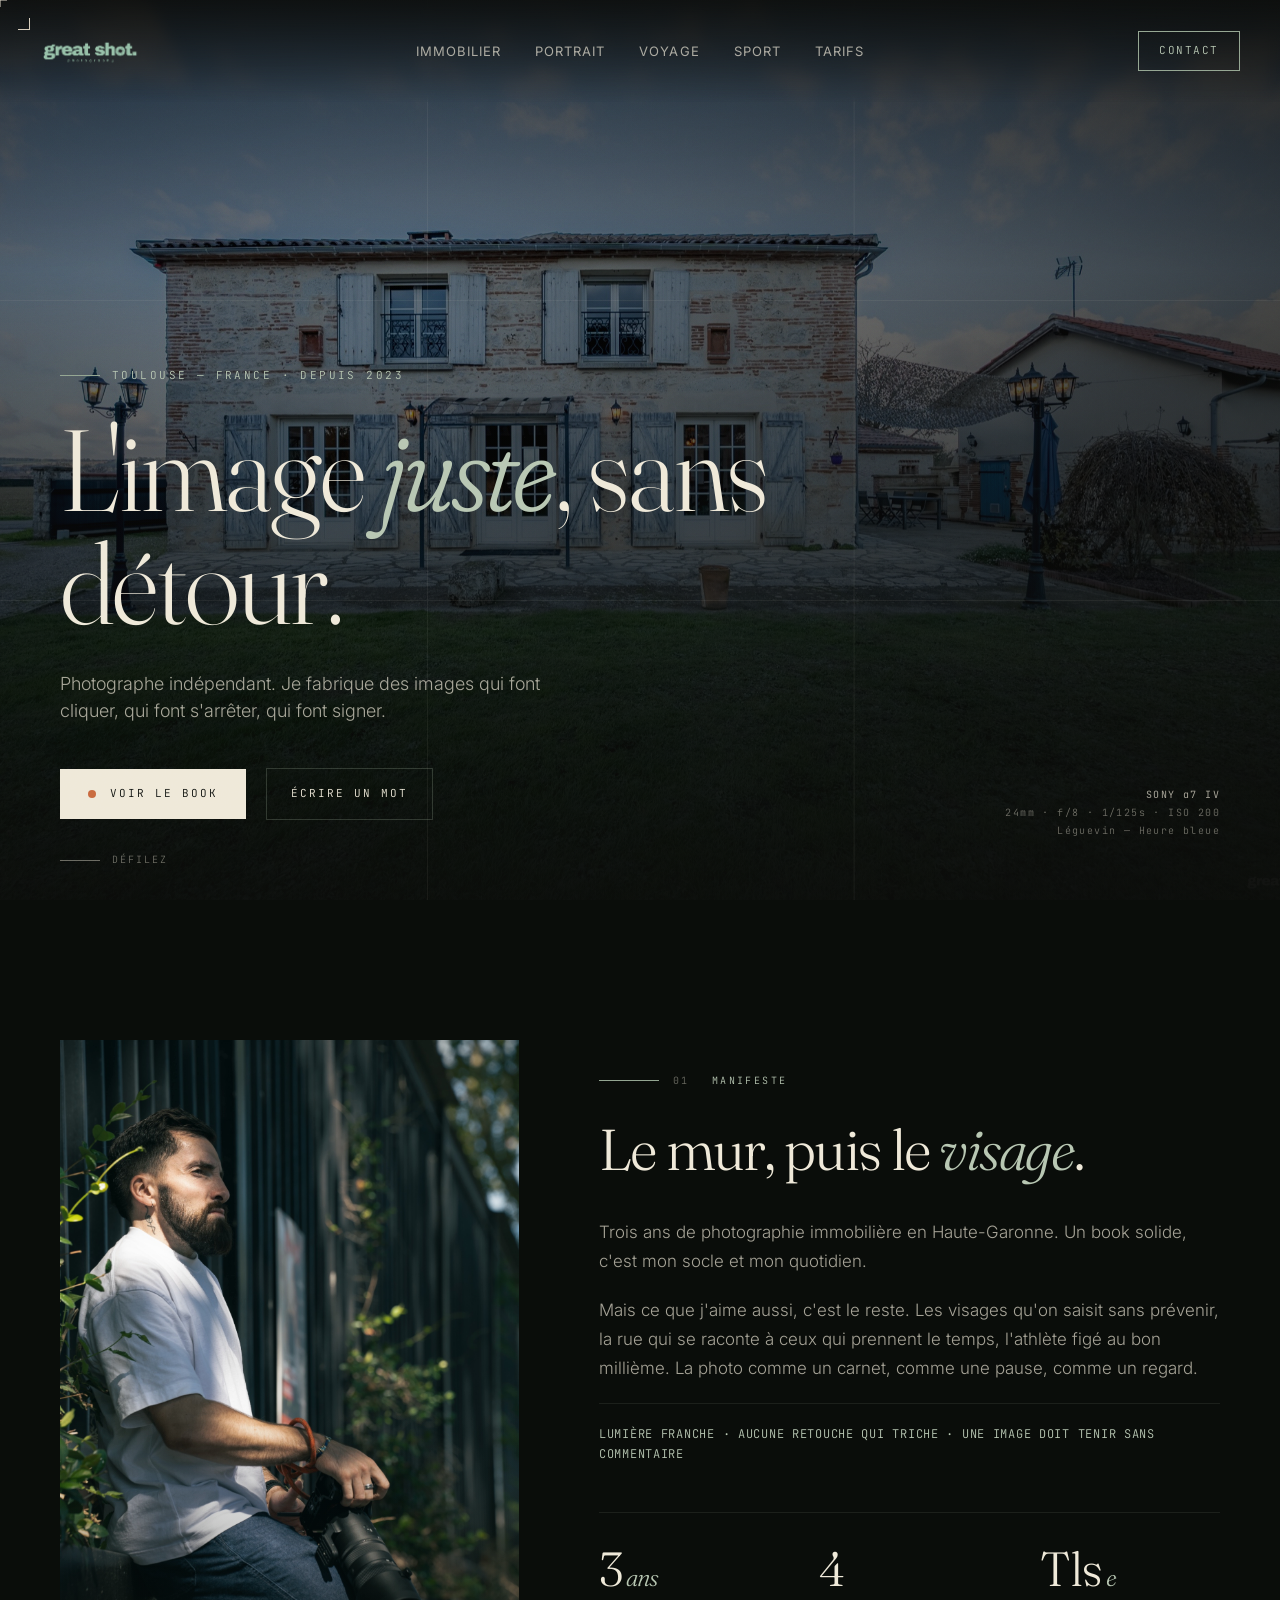
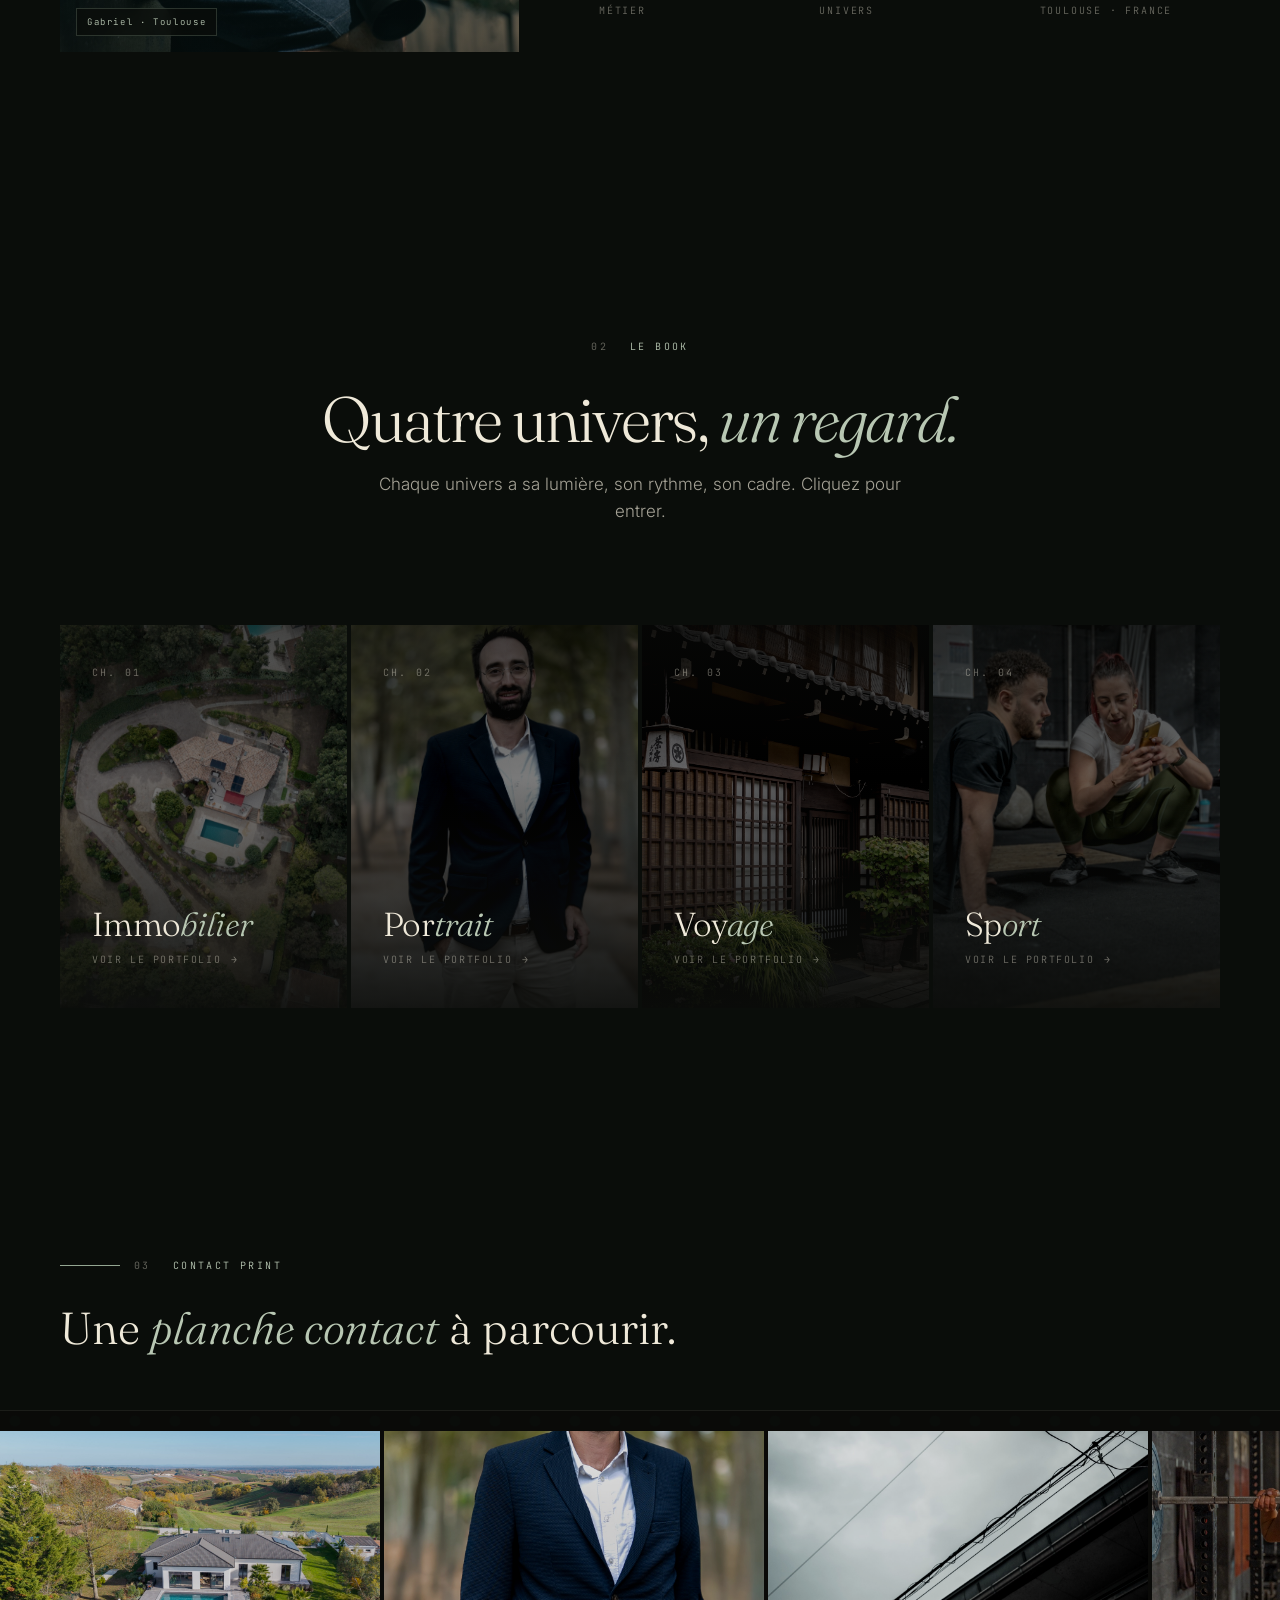
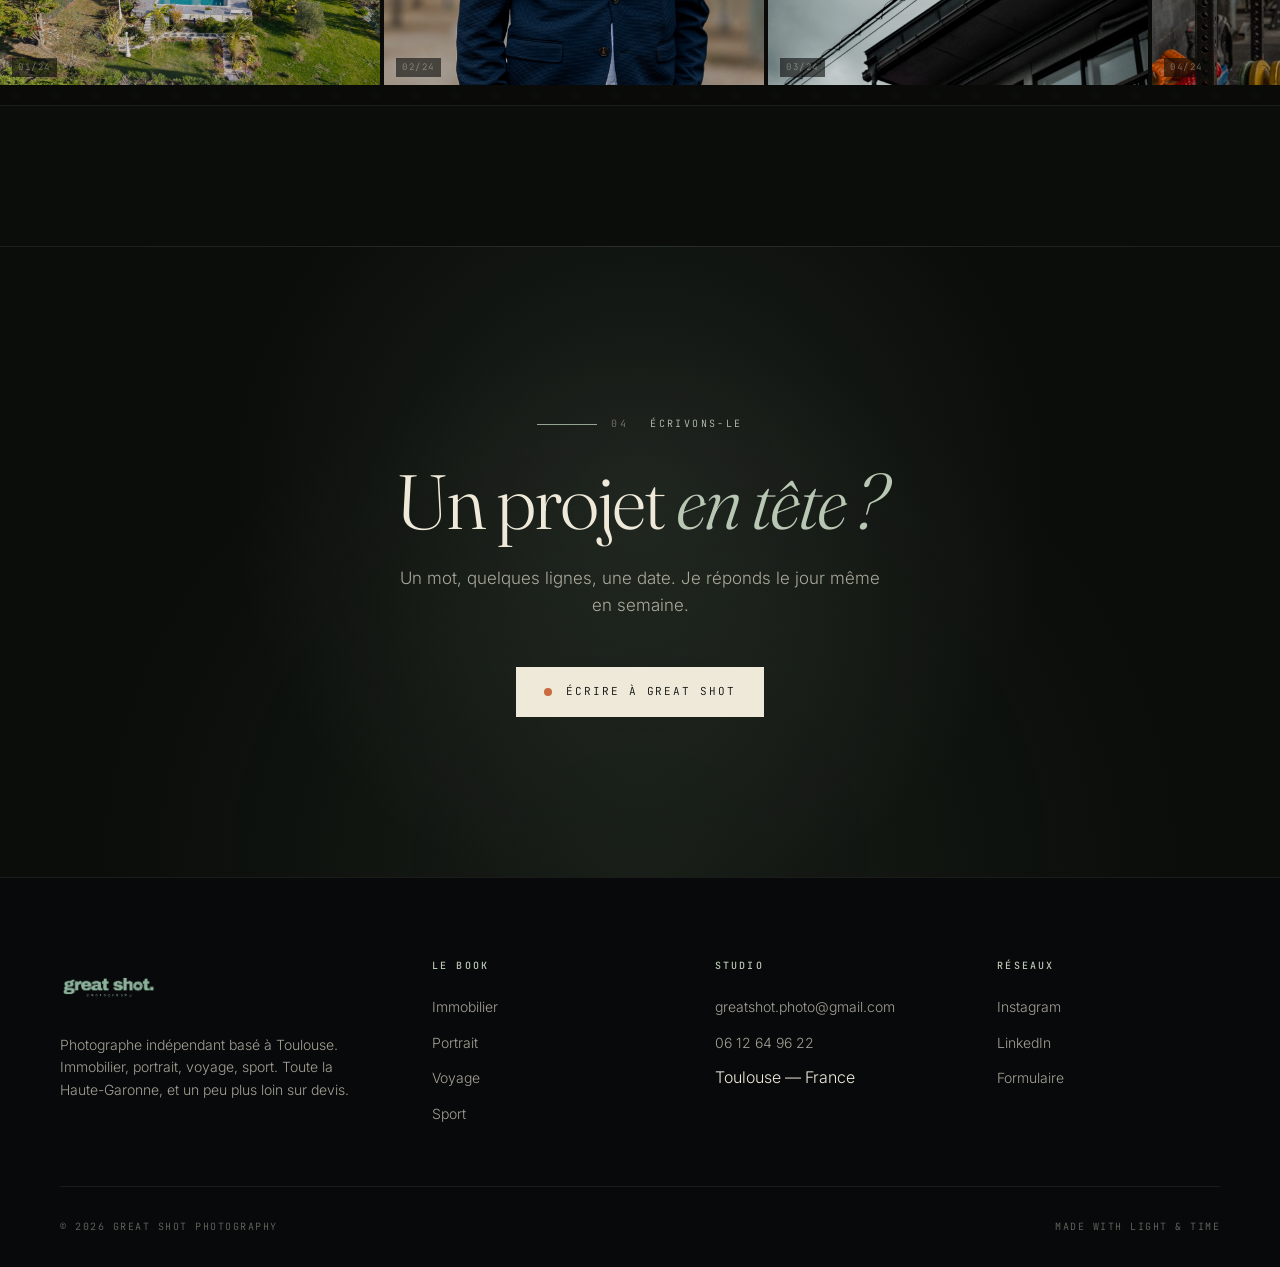
==== commit f3dfea4f: "Refonte manifeste + palette vert + page Tarifs + photos Sport corrigées Section manifeste V2 : - Pho" ====
--- a/index.html
+++ b/index.html
@@ -33,6 +33,7 @@
       <li><a href="portrait.html">Portrait</a></li>
       <li><a href="voyage.html">Voyage</a></li>
       <li><a href="sport.html">Sport</a></li>
+      <li><a href="tarifs.html">Tarifs</a></li>
     </ul>
   </nav>
   <a href="contact.html" class="nav-cta">Contact</a>
@@ -44,6 +45,7 @@
   <a href="portrait.html">Portrait</a>
   <a href="voyage.html">Voyage</a>
   <a href="sport.html">Sport</a>
+  <a href="tarifs.html">Tarifs</a>
   <a href="contact.html"><em>Contact</em></a>
 </div>
 
@@ -76,14 +78,20 @@
 <!-- MANIFESTE -->
 <section class="section" id="manifest">
   <div class="manifest reveal">
-    <div>
+
+    <div class="manifest-photo">
+      <img src="assets/portfolio/hero/gaby.jpg" alt="Gabriel — Great Shot Photography" />
+      <div class="manifest-photo-tag">Gabriel · Toulouse</div>
+    </div>
+
+    <div class="manifest-body-wrap">
       <span class="section-label"><span class="num">01</span> Manifeste</span>
-      <h2 class="manifest-title">Un œil. Une <em>intention</em>. Rien de plus.</h2>
-    </div>
-    <div class="manifest-body">
-      <p>Gabriel, 31 ans, basé à Toulouse. Trois ans à photographier des biens immobiliers pour des agences et des mandataires en Haute-Garonne. Un métier appris à faire cliquer les annonces et raccourcir les délais de vente.</p>
-      <p>Le reste du temps, je photographie ce qui m'anime. Le portrait, quand une personne accepte d'être vue. Le voyage, comme un carnet visuel. Le sport, parce que le CrossFit m'a appris à figer le mouvement au bon millième de seconde.</p>
-      <p>Ma manière : lumière naturelle quand elle suffit, lumière posée quand elle manque. Pas de couleurs inventées, pas de retouches qui trichent. Une image doit tenir sans commentaire.</p>
+      <h2 class="manifest-title">Le mur, puis le <em>visage</em>.</h2>
+      <div class="manifest-body">
+        <p>Trois ans de photographie immobilière en Haute-Garonne. Un book solide, c'est mon socle et mon quotidien.</p>
+        <p>Mais ce que j'aime aussi, c'est le reste. Les visages qu'on saisit sans prévenir, la rue qui se raconte à ceux qui prennent le temps, l'athlète figé au bon millième. La photo comme un carnet, comme une pause, comme un regard.</p>
+        <p>Lumière franche · aucune retouche qui triche · une image doit tenir sans commentaire</p>
+      </div>
 
       <div class="stats-strip">
         <div>
@@ -91,19 +99,16 @@
           <div class="stat-label">Métier</div>
         </div>
         <div>
-          <div class="stat-num">48<em>h</em></div>
-          <div class="stat-label">Livraison</div>
-        </div>
-        <div>
-          <div class="stat-num">100<em>€</em></div>
-          <div class="stat-label">Tarif immo</div>
-        </div>
-        <div>
           <div class="stat-num">4</div>
           <div class="stat-label">Univers</div>
         </div>
-      </div>
-    </div>
+        <div>
+          <div class="stat-num">Tls<em>e</em></div>
+          <div class="stat-label">Toulouse · France</div>
+        </div>
+      </div>
+    </div>
+
   </div>
 </section>
 
--- a/style.css
+++ b/style.css
@@ -5,17 +5,19 @@
 @import url('https://fonts.googleapis.com/css2?family=Fraunces:opsz,wght,SOFT@9..144,300..800,50..100&family=Inter:wght@300;400;500;600&family=JetBrains+Mono:wght@400;500&display=swap');
 
 :root {
-  --bg-deep: #0b0c0a;
-  --bg-soft: #141614;
-  --bg-lift: #1a1c17;
+  --bg-deep: #0a0d0a;
+  --bg-soft: #101512;
+  --bg-lift: #141a15;
+  --bg-forest: #0d1810;
   --paper: #efe9d9;
   --paper-dim: rgba(239, 233, 217, 0.68);
   --paper-mute: rgba(239, 233, 217, 0.42);
   --sauge: #94a692;
   --sauge-glow: #b8c7b3;
+  --sauge-deep: #4a5c46;
   --burn: #c96a3f;
-  --line: rgba(239, 233, 217, 0.12);
-  --line-strong: rgba(239, 233, 217, 0.24);
+  --line: rgba(184, 199, 179, 0.10);
+  --line-strong: rgba(184, 199, 179, 0.22);
 
   --serif: 'Fraunces', ui-serif, Georgia, serif;
   --sans: 'Inter', -apple-system, BlinkMacSystemFont, sans-serif;
@@ -632,10 +634,51 @@
 
 .manifest {
   display: grid;
-  grid-template-columns: 1fr 1.4fr;
-  gap: 100px;
-  align-items: start;
-}
+  grid-template-columns: 0.85fr 1.15fr;
+  gap: 80px;
+  align-items: stretch;
+}
+
+.manifest-photo {
+  position: relative;
+  aspect-ratio: 3/4;
+  overflow: hidden;
+  background: var(--bg-forest);
+}
+.manifest-photo img {
+  width: 100%; height: 100%;
+  object-fit: cover;
+  filter: contrast(1.05) saturate(0.95);
+  transition: transform 1s var(--ease-cine);
+}
+.manifest-photo:hover img { transform: scale(1.03); }
+.manifest-photo::after {
+  content: '';
+  position: absolute;
+  inset: 0;
+  background: linear-gradient(180deg, transparent 60%, rgba(10,13,10,0.4) 100%);
+  pointer-events: none;
+}
+.manifest-photo-tag {
+  position: absolute;
+  bottom: 16px; left: 16px;
+  padding: 6px 10px;
+  background: rgba(10,13,10,0.72);
+  backdrop-filter: blur(6px);
+  border: 1px solid rgba(148,166,146,0.25);
+  font-family: var(--mono);
+  font-size: 9px;
+  letter-spacing: 0.18em;
+  color: var(--sauge-glow);
+  z-index: 2;
+}
+
+.manifest-body-wrap {
+  display: flex;
+  flex-direction: column;
+  justify-content: center;
+}
+
 .manifest-title {
   font-family: var(--serif);
   font-weight: 300;
@@ -643,6 +686,7 @@
   line-height: 1;
   letter-spacing: -0.03em;
   color: var(--paper);
+  margin-bottom: 40px;
 }
 .manifest-title em {
   font-style: italic;
@@ -653,25 +697,25 @@
   font-size: 17px;
   line-height: 1.7;
   color: var(--paper-dim);
-  margin-bottom: 24px;
-}
-.manifest-body p:first-of-type::first-letter {
-  font-family: var(--serif);
-  font-size: 5.5rem;
-  font-weight: 400;
-  font-style: italic;
-  float: left;
-  line-height: 0.85;
-  margin: 8px 12px 0 0;
+  margin-bottom: 20px;
+}
+.manifest-body p:last-of-type {
+  margin-bottom: 0;
+  padding-top: 20px;
+  border-top: 1px solid var(--line);
+  font-family: var(--mono);
+  font-size: 12px;
+  letter-spacing: 0.06em;
   color: var(--sauge-glow);
+  text-transform: uppercase;
 }
 
 .stats-strip {
-  margin-top: 60px;
+  margin-top: 48px;
   display: grid;
-  grid-template-columns: repeat(4, 1fr);
+  grid-template-columns: repeat(3, 1fr);
   gap: 40px;
-  padding-top: 40px;
+  padding-top: 32px;
   border-top: 1px solid var(--line);
 }
 .stat-num {
@@ -695,8 +739,9 @@
 @media (max-width: 900px) {
   .section { padding: 90px 24px; }
   .manifest { grid-template-columns: 1fr; gap: 40px; }
-  .stats-strip { grid-template-columns: 1fr 1fr; gap: 24px; }
-  .stat-num { font-size: 2.2rem; }
+  .manifest-photo { aspect-ratio: 4/5; max-height: 520px; }
+  .stats-strip { grid-template-columns: repeat(3, 1fr); gap: 20px; }
+  .stat-num { font-size: 2rem; }
 }
 
 /* ============================================================
@@ -911,7 +956,8 @@
   text-align: center;
   position: relative;
   background:
-    radial-gradient(circle at 50% 40%, rgba(148,166,146,0.08) 0%, transparent 60%),
+    radial-gradient(circle at 50% 40%, rgba(148,166,146,0.14) 0%, transparent 55%),
+    radial-gradient(ellipse at 50% 100%, rgba(74,92,70,0.20) 0%, transparent 60%),
     var(--bg-deep);
   border-top: 1px solid var(--line);
 }
@@ -1144,6 +1190,29 @@
   grid-template-columns: 1.15fr 1fr;
   gap: 4px;
   border: 1px solid var(--line);
+}
+
+.pricing-quad {
+  display: grid;
+  grid-template-columns: 1.4fr 1fr;
+  gap: 4px;
+  border: 1px solid var(--line);
+}
+.pricing-quad .price-card.featured {
+  grid-row: span 3;
+}
+.pricing-quad .price-card.compact {
+  min-height: auto;
+  padding: 40px 40px;
+}
+.pricing-quad .price-card.compact .price-name { font-size: 1.8rem; margin-bottom: 12px; }
+.pricing-quad .price-card.compact .price-desc { margin-bottom: 16px; font-size: 14px; }
+.pricing-quad .price-card.compact .price-amount .num { font-size: 2.4rem; }
+.pricing-quad .price-card.compact .price-cta { margin-top: 20px; }
+
+@media (max-width: 900px) {
+  .pricing-quad { grid-template-columns: 1fr; }
+  .pricing-quad .price-card.featured { grid-row: auto; }
 }
 .price-card {
   padding: 60px 50px;
